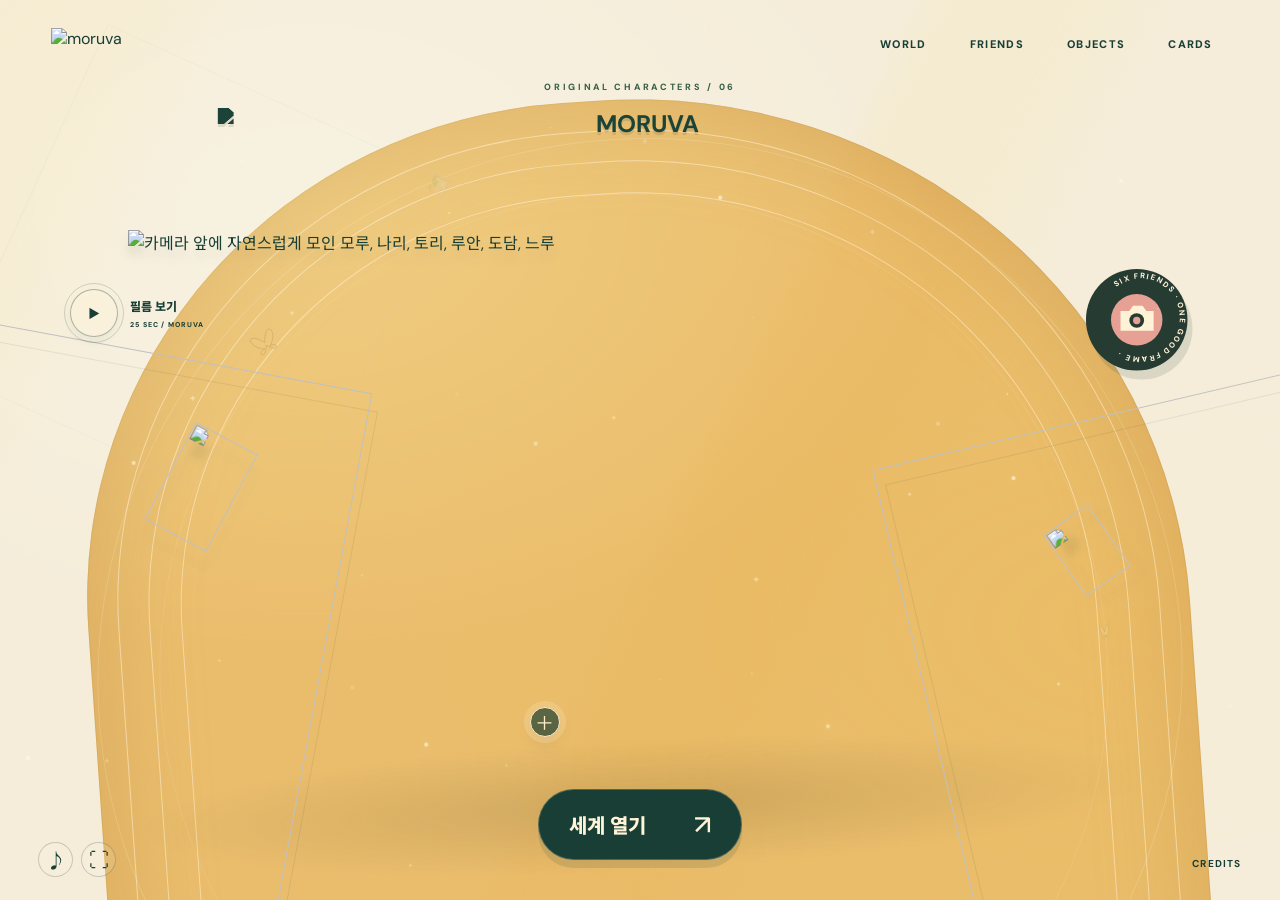
==== index.html @ c9a00d05 "Publish MORUVA interactive portfolio" ====
<!doctype html><html lang="ko"><head><meta charset="utf-8"><meta name="viewport" content="width=device-width,initial-scale=1,viewport-fit=cover"><title>MORUVA — 여섯 친구의 작은 세계</title><meta name="description" content="모루와 친구들의 작은 세계. 장면을 고르고, 친구를 만나고, 카드와 오브젝트를 발견하세요."><meta name="theme-color" content="#183e35"><link rel="icon" href="assets/moruva-icon.svg"><link rel="preconnect" href="https://fonts.googleapis.com"><link rel="preconnect" href="https://fonts.gstatic.com" crossorigin><link href="https://fonts.googleapis.com/css2?family=DM+Sans:wght@400;500;600;700;800;900;1000&family=Noto+Sans+KR:wght@400;500;600;700;800;900&display=swap" rel="stylesheet"><link rel="stylesheet" href="base.css"><link rel="stylesheet" href="layout.css"><script src="gsap.min.js" defer></script><script src="data.js" defer></script><script src="world-effects.js" defer></script><script src="films-data.js" defer></script><script src="app.js" defer></script><script src="home.js" defer></script><link rel="stylesheet" href="characters.css"><script src="characters.js" defer></script><script src="cards.js" defer></script><link rel="stylesheet" href="motion.css"><script src="materials.js" defer></script><script src="films.js" defer></script><link rel="stylesheet" href="films.css"><link rel="stylesheet" href="interactions.css"><script src="interactions.js" defer></script></head>
<body data-page="home"><div id="loader" role="status" aria-label="화면 준비 중"><div class="loader-mark"><svg viewBox="0 0 100 100" aria-hidden="true"><path d="M26 66V43q0-19 12-19t12 19v23M50 43q0-19 12-19t12 19v23"/></svg><span></span></div><img src="assets/moruva-logo.svg" alt="MORUVA" width="180" height="39"><div class="load-line"><i id="load-bar"></i></div><small id="load-status">그림을 준비하는 중</small><span id="load-count">00</span></div>
<canvas id="world-fx" aria-hidden="true"></canvas><header class="nav"><a href="#home" class="brand" aria-label="MORUVA 첫 화면"><img src="assets/moruva-logo.svg" width="154" height="33" alt="moruva"></a><nav aria-label="주요 메뉴"><a href="#chapters">WORLD</a><a href="#friends">FRIENDS</a><a href="#objects">OBJECTS</a><a href="#cards">CARDS</a></nav><button id="menu-toggle" class="menu-toggle" aria-label="메뉴 열기" aria-expanded="false">☰</button></header>
<main id="stage"><section class="page home" data-route="home" aria-labelledby="home-title"><div class="botanical-stage" aria-hidden="true"><div class="studio-aperture"><i></i><i></i><i></i></div><div class="studio-light"></div><div class="botanical-branch branch-a"><img src="assets/branch-large-a.svg" alt=""></div><div class="botanical-branch branch-b"><img src="assets/branch-large-b.svg" alt=""></div><div class="botanical-branch branch-c"><img src="assets/branch-large-c.svg" alt=""></div><div class="botanical-floor"></div><div class="dust-field"></div><div class="ambient-bloom"></div><div class="air-sprig sprig-one"><img src="assets/sprig-a.svg" alt=""></div><div class="air-sprig sprig-two"><img src="assets/sprig-b.svg" alt=""></div><div class="light-ribbon ribbon-one"></div><div class="light-ribbon ribbon-two"></div></div><button class="home-film" id="home-film" aria-label="모루바 단편 영상 보기"><span class="film-play">▶</span><span>필름 보기<small>25 SEC / MORUVA</small></span></button><span class="home-edition">ORIGINAL CHARACTERS / 06</span><button class="scene-seal" aria-label="단체사진 찍기"><svg viewBox="0 0 140 140"><defs><path id="seal-circle" d="M70 70m-53 0a53 53 0 1 1 106 0a53 53 0 1 1 -106 0"/></defs><circle cx="70" cy="70" r="69" fill="#263c33"/><g class="seal-type"><text><textPath href="#seal-circle">SIX FRIENDS · ONE GOOD FRAME · </textPath></text></g><circle cx="70" cy="70" r="35" fill="#e6a194"/><path d="M48 58h12l5-7h13l5 7h10v27H48Z" fill="#fff2d7"/><circle cx="70" cy="71" r="10" fill="#263c33"/><circle cx="70" cy="71" r="5" fill="#e6a194"/></svg></button><h1 id="home-title" class="home-title"><img src="assets/moruva-logo-cream.svg" alt="MORUVA" width="770" height="165"><span>SIX FRIENDS, IN GOOD COMPANY.</span></h1><div class="group-scene"><img id="hero-art" src="assets/hero-camera.png" width="1536" height="1024" alt="카메라 앞에 자연스럽게 모인 모루, 나리, 토리, 루안, 도담, 느루" fetchpriority="high" draggable="false"><button class="camera-hit" id="camera-hit" aria-label="친구들 사진 찍기"><span>찰칵!</span><i>＋</i></button></div><a href="#chapters" class="enter-button magnetic">세계 열기 <span>↗</span></a><div class="photo-flash" aria-hidden="true"></div></section>
<section class="page chapters" data-route="chapters" hidden inert aria-labelledby="chapter-heading"><div class="page-label"><span>01 / THE LITTLE WORLD</span><h2 id="chapter-heading">어디부터?</h2></div><div class="record-orbit" aria-hidden="true"></div><div class="chapter-lines" aria-hidden="true"></div><div id="chapter-deck" class="cover-deck" aria-label="장면 선택"></div><div class="deck-controls"><button id="chapter-prev" aria-label="이전 표지">←</button><span id="chapter-count">01 / 08</span><button id="chapter-next" aria-label="다음 표지">→</button></div><button id="chapter-enter" class="player-pill"><span class="play-triangle">▶</span><span><small id="chapter-subtitle">A LITTLE DETOUR</small><b id="chapter-name">일단, 나가볼까.</b></span><span class="player-arrow">↗</span></button><button id="chapters-play-all" class="play-all-button">전체 이어 보기 <span>01—08 ▷</span></button><span class="scene-hint">DRAG · WHEEL · CLICK</span></section>
<section class="page story" data-route="story" hidden inert aria-labelledby="story-title"><div id="story-atmosphere" aria-hidden="true"></div><div class="story-frame" id="story-frame"><img id="story-image" alt="" draggable="false"><video id="story-video" muted playsinline preload="none" hidden></video><div class="shot-progress" aria-hidden="true"><i></i></div><span class="shot-badge">MORUVA / MOTION PICTURE</span><div class="story-vignette" aria-hidden="true"></div></div><div class="story-copy"><span id="story-index">01 / 08</span><h2 id="story-title"></h2></div><div class="story-controller"><button id="story-back" aria-label="장면 선택으로">▦</button><button id="story-prev" aria-label="이전 장면">←</button><button id="story-play" aria-label="장면 일시정지">Ⅱ</button><button id="story-replay" aria-label="장면 연출 다시 보기">↻</button><button id="story-next" aria-label="다음 장면">→</button><span id="story-counter">01 / 08</span></div><div id="shot-strip" class="shot-strip" role="group" aria-label="전체 컷씬 선택"></div><button id="story-sequence" class="story-sequence" aria-pressed="false">이어 보기</button><button id="story-related" class="story-related"></button><span class="scene-hint story-hint">한 번 밀면 다음 장면으로</span></section>
<section class="page friends" data-route="friends" hidden inert aria-labelledby="friend-title"><div class="page-label"><span>02 / MEET THE FRIENDS</span><h2>우리 친구할래?</h2></div><span id="friend-ghost" class="friend-ghost" aria-hidden="true">MORU</span><div class="friend-disc" aria-hidden="true"><i></i><i></i></div><div class="friend-floor" aria-hidden="true"></div><div id="friend-art" class="friend-art" role="tabpanel"></div><div class="friend-copy"><small id="friend-number"></small><h3 id="friend-title"></h3><p id="friend-line"></p><div id="friend-tags" class="friend-tags"></div><div class="friend-actions"><button id="friend-goods" class="outline-button">관련 굿즈 보기 ↗</button><button id="friend-film" class="outline-button">영상 보기 ▷</button><button id="friend-card" class="outline-button">아트 카드 ↗</button></div></div><div id="friend-tabs" class="friend-tabs" role="tablist" aria-label="친구 선택"></div></section>
<section class="page objects" data-route="objects" hidden inert aria-labelledby="objects-heading"><div class="page-label"><span>03 / EVERYDAY COLLECTION</span><h2 id="objects-heading">같이 챙겨.</h2></div><div id="object-deck" class="cover-deck object-deck" aria-label="상품 선택"></div><div class="object-caption"><span id="object-number">01 / 06</span><h3 id="object-name"></h3><button id="object-detail" class="outline-button">자세히 보기 ↗</button></div><div class="object-controls"><button id="object-prev" aria-label="이전 상품">←</button><button id="object-next" aria-label="다음 상품">→</button></div><small class="scene-hint">OBJECT COLLECTION · DRAG TO EXPLORE</small></section>
<section class="page cards" data-route="cards" hidden inert aria-labelledby="cards-heading"><div class="page-label"><span>04 / ART CARD COLLECTION</span><h2 id="cards-heading">한 장의 순간.</h2></div><button class="collection-link" id="collection-open">내 컬렉션 <b id="collection-count">0 / 6</b> ↗</button><div id="pack-table" class="pack-table"><div class="pack-halo" aria-hidden="true"></div><div class="pack-rays" aria-hidden="true"></div><div id="dealt-cards"></div><button id="foil-pack" class="foil-pack" aria-label="카드팩 개봉. 클릭하거나 윗부분을 오른쪽으로 밀어주세요"><span class="pack-body"><span class="pack-crimp bottom"></span><small>MORUVA / ART EDITION</small><img class="pack-mark" src="assets/moruva-logo-cream.svg" alt="moruva"><span class="pack-window"><img src="assets/card-moru.webp" alt=""></span><b>LITTLE<br>MOMENTS.</b><span class="pack-series">SERIES 01 <span>3 ART CARDS</span></span><span class="pack-shine"></span></span><span class="pack-mouth"></span><span class="tear-strip"><span>OPEN A LITTLE WORLD</span><b>→</b></span><span class="pack-flap"></span></button><div class="pack-burst" aria-hidden="true"></div></div><div class="pack-bottom"><button id="pack-open" class="dark-button">팩 열기 ↗</button><small id="pack-status" role="status">무료 디지털 카드팩 · 한 팩에 세 장</small></div></section>
</main>
<div class="site-tools"><button id="sound-toggle" aria-label="효과음 켜기" aria-pressed="false">♪</button><button id="fullscreen-toggle" aria-label="전체 화면">⛶</button></div><a class="credits-link" href="credits.html">CREDITS</a><div id="scene-announcement" class="sr-only" aria-live="polite"></div><div id="transition" aria-hidden="true"><i></i><i></i><i></i><span>moruva</span></div><div id="toast" role="status"></div><dialog id="detail-dialog" aria-label="상세 보기"><button class="dialog-close" aria-label="상세 닫기">×</button><div id="detail-content"></div></dialog><dialog id="collection-dialog" aria-labelledby="collection-title"><button class="dialog-close" aria-label="컬렉션 닫기">×</button><small>YOUR MORUVA COLLECTION</small><h2 id="collection-title">오늘 만난 친구들.</h2><div id="collection-grid"></div></dialog><dialog id="film-dialog" aria-labelledby="film-title"><button class="dialog-close" aria-label="영상 닫기">×</button><small>MORUVA / SHORT FILM</small><h2 id="film-title">모루바</h2><div class="film-stage"><video id="film-player" controls playsinline preload="none"></video></div></dialog><noscript><div class="noscript">MORUVA의 장면 이동에는 JavaScript가 필요합니다.</div></noscript></body></html>
---- base.css ----
:root{--ink:#203d34;--cream:#fff4df;--mx:50%;--my:50%;font-family:'DM Sans','Noto Sans KR',sans-serif;color:var(--ink);background:#9c9bd1}*{box-sizing:border-box}html,body{margin:0;width:100%;height:100%;overflow:hidden;overscroll-behavior:none}button,a{-webkit-tap-highlight-color:transparent;touch-action:manipulation}button{font:inherit;color:inherit;cursor:pointer;border:0;background:none}a{color:inherit;text-decoration:none}button:focus-visible,a:focus-visible{outline:3px solid #b64c30;outline-offset:6px}img,svg{display:block;max-width:100%}button:disabled{cursor:wait}[hidden]{display:none!important}.sr-only{position:absolute;width:1px;height:1px;overflow:hidden;clip-path:inset(50%)}#world-fx{position:fixed;inset:0;width:100%;height:100%;pointer-events:none;z-index:0}#stage{position:fixed;inset:0;height:100svh}.page{position:absolute;inset:0;overflow:hidden;isolation:isolate}.nav{position:fixed;z-index:60;top:max(24px,env(safe-area-inset-top));left:4vw;right:4vw;display:flex;justify-content:space-between;align-items:center;pointer-events:none}.nav>*{pointer-events:auto}.brand{width:145px}.nav nav{display:flex;gap:24px;align-items:center}.nav nav a{font-size:12px;font-weight:800;letter-spacing:.08em;border:1px solid transparent;border-radius:99px;padding:10px 15px;transition:background .3s}.nav nav a[aria-current=page]{border-color:currentColor;background:#fff4df35}.nav nav a:hover{background:var(--cream)}.menu-toggle{display:none}.site-tools{position:fixed;bottom:23px;left:3vw;z-index:60;display:flex;gap:8px}.site-tools button{width:35px;height:35px;border:1px solid #203d3438;border-radius:50%;font-size:20px;background:#fff4df20}.site-tools [aria-pressed=true]{background:var(--ink);color:var(--cream)}.credits-link{position:fixed;right:3vw;bottom:30px;z-index:60;font-size:10px;font-weight:700;letter-spacing:.12em}
.home-title{position:absolute;top:12vh;left:50%;width:min(64vw,970px);margin:0;transform:translateX(-50%);z-index:4;text-align:center;pointer-events:none}.home-title img{width:100%;height:auto}.home-title span{display:block;font-size:10px;letter-spacing:.28em;margin-top:14px;font-weight:700;color:var(--cream)}.home-portal{position:absolute;width:87vw;height:106vh;left:6.5vw;top:24vh;border-radius:48% 51% 32% 38%;background:#e9b55e;transform:rotate(-5deg)}.portal-ring{position:absolute;inset:20px;border:1px solid #fff4df70;border-radius:inherit}.orbit-line{position:absolute;inset:-36px;border:1px solid #fff4df65;border-radius:inherit}.group-scene{position:absolute;left:50%;bottom:6vh;transform:translateX(-50%);width:min(77vw,1110px);height:68vh;z-index:5;pointer-events:none}.group-scene>img{width:100%;height:100%;object-fit:contain;object-position:center bottom;user-select:none}.camera-hit{position:absolute;left:40%;top:69%;width:12%;height:15%;z-index:6;pointer-events:auto}.camera-hit i{display:inline-grid;place-items:center;border:1px solid var(--cream);color:var(--cream);font-size:25px;width:34px;height:34px;border-radius:50%;font-style:normal;box-shadow:0 0 0 6px #fff4df20;opacity:0;transition:.2s}.camera-hit span{position:absolute;top:-28px;background:var(--ink);color:var(--cream);font-size:12px;padding:8px 13px;border-radius:20px;opacity:0;transform:translateY(5px);transition:.2s;white-space:nowrap}.camera-hit:hover i,.camera-hit:focus-visible i,.camera-hit:hover span,.camera-hit:focus-visible span{opacity:1;transform:none}.enter-button{position:absolute;z-index:8;bottom:5.5vh;left:50%;transform:translateX(-50%);background:var(--ink);color:var(--cream);padding:19px 29px;border-radius:999px;box-shadow:0 7px 0 #fff4df35;font-size:20px;font-weight:800;display:flex;align-items:center;gap:45px;white-space:nowrap}.enter-button span{font-size:27px;font-weight:500}.corner-label{position:absolute;left:4vw;bottom:15vh;font-size:10px;letter-spacing:.1em;line-height:1.5;z-index:7}.foreground{position:absolute;width:49vw;height:24vh;bottom:-10vh;z-index:7;background:#cbd6b1;border:1px solid #a2b58d;border-radius:46% 60% 0 0;pointer-events:none}.foreground.left{left:-21vw;rotate:19deg}.foreground.right{right:-21vw;rotate:-19deg}.floating-notes{pointer-events:none}.note{position:absolute;z-index:6;display:grid;place-content:center;text-align:center;user-select:none;will-change:transform}.note-a{top:38%;left:5%;width:82px;height:102px;background:var(--cream);font-size:11px;rotate:-13deg;box-shadow:6px 9px 0 #203d3420}.note-a b{font-size:44px;line-height:1}.note-b{right:8%;top:32%;font-size:100px;color:#cc623d}.note-c{right:4%;bottom:19%;width:92px;height:92px;border-radius:50%;background:var(--cream);font-size:11px;letter-spacing:.07em;line-height:1.4;rotate:14deg}.photo-flash{position:absolute;inset:0;z-index:40;pointer-events:none;background:var(--cream);opacity:0}
.page-label{position:absolute;left:5vw;top:15vh;z-index:5;pointer-events:none}.page-label>span{font-size:10px;letter-spacing:.16em;font-weight:700}.page-label h2{font-size:clamp(26px,3.6vw,58px);letter-spacing:-.07em;line-height:1.1;margin:12px 0}.record-orbit{position:absolute;width:min(84vw,990px);height:min(84vw,990px);left:50%;top:55%;transform:translate(-50%,-50%);border-radius:50%;border:120px solid #eed09c55;box-shadow:0 0 0 1px #fff4df50,inset 0 0 0 1px #fff4df50;pointer-events:none}.cover-deck{position:absolute;inset:18vh 0 22vh;perspective:1300px;touch-action:none}.cover{position:absolute;left:50%;top:50%;width:min(38vw,440px);aspect-ratio:1;transform-style:preserve-3d;will-change:transform;cursor:grab;user-select:none;padding:0;text-align:left}.cover:active{cursor:grabbing}.cover-face{position:absolute;inset:0;background:var(--paper);overflow:hidden;box-shadow:0 24px 26px -22px #172c3966;transform:rotateY(var(--ry,0deg)) rotateX(var(--rx,0deg));transition:transform .35s ease-out;transform-style:preserve-3d;border:1px solid #fff4df65}.cover-face::before{content:'';position:absolute;inset:0;pointer-events:none;z-index:4;background:linear-gradient(115deg,transparent 18%,#ffffff80 24%,transparent 31%,#ffffff30 45%,transparent 55%);mix-blend-mode:soft-light;opacity:.55;transform:translateX(calc((var(--px,.5) - .5)*70%))}.cover-face::after{content:'';position:absolute;inset:0;z-index:4;pointer-events:none;background:radial-gradient(ellipse at var(--mx) var(--my),#fff9dd7a,transparent 65%);mix-blend-mode:screen;opacity:.55}.cover-image{width:100%;height:100%;object-fit:cover;pointer-events:none}.cover-label{position:absolute;top:20px;left:20px;z-index:3;font-size:11px;letter-spacing:.08em}.cover-title{position:absolute;bottom:24px;left:24px;font-size:clamp(22px,3vw,42px);font-weight:900;letter-spacing:-.06em;line-height:1.1;z-index:3}.cover-stamp{position:absolute;right:16px;top:15px;border:1px solid currentColor;border-radius:50%;width:70px;height:70px;display:grid;place-content:center;text-align:center;font-size:10px;line-height:1.3;rotate:15deg;z-index:3}.cover:not(.active){filter:saturate(.7)}.cover.active{z-index:10}.deck-controls{position:absolute;left:50%;bottom:24vh;transform:translateX(-50%);display:flex;gap:28px;align-items:center;z-index:20}.deck-controls button,.object-controls button{font-size:24px;width:42px;height:42px;border:1px solid #203d3445;border-radius:50%}.deck-controls span{font-size:11px;letter-spacing:.1em}.player-pill{position:absolute;bottom:10vh;left:50%;transform:translateX(-50%);min-width:330px;max-width:90vw;border-radius:99px;background:var(--ink);color:var(--cream);display:flex;align-items:center;gap:20px;padding:20px 27px;text-align:left;z-index:20}.play-triangle{font-size:29px}.player-pill small{display:block;font-size:9px;letter-spacing:.16em;margin-bottom:5px}.player-pill b{font-size:19px;letter-spacing:-.04em}.player-arrow{font-size:24px;margin-left:auto}.scene-hint{position:absolute;bottom:3.8vh;left:50%;transform:translateX(-50%);font-size:9px;font-weight:600;letter-spacing:.14em;white-space:nowrap}
.friend-ghost{position:absolute;top:23%;left:5%;font-size:clamp(130px,22vw,420px);line-height:1;font-weight:900;letter-spacing:-.09em;opacity:.1;pointer-events:none}.friend-floor{position:absolute;width:57vw;height:12vh;left:6vw;bottom:19vh;background:#fff4df40;border-radius:50%;rotate:-4deg}.friend-art{position:absolute;left:12%;bottom:21vh;width:43vw;height:60vh;display:flex;align-items:flex-end;justify-content:center;pointer-events:none}.friend-art svg{height:var(--friend-size,100%);width:100%;overflow:visible}.friend-copy{position:absolute;left:66%;top:37%;max-width:28vw}.friend-copy small{font-size:11px;letter-spacing:.13em}.friend-copy h3{font-size:clamp(48px,6vw,100px);letter-spacing:-.09em;line-height:1.05;margin:14px 0 20px}.friend-copy p{font-size:13px;line-height:1.8;margin-bottom:28px}.outline-button{display:inline-flex;border:1px solid currentColor;border-radius:99px;padding:12px 21px;font-size:12px;font-weight:700}.outline-button:hover{background:var(--ink);color:var(--cream)}.friend-tabs{position:absolute;bottom:10vh;left:50%;transform:translateX(-50%);display:flex;gap:12px;z-index:10}.friend-tabs button{padding:12px 22px;border:1px solid #203d3440;border-radius:99px;font-size:13px;white-space:nowrap}.friend-tabs [aria-selected=true]{background:var(--ink);color:var(--cream);border-color:var(--ink)}.object-deck{inset:21vh 0 22vh}.object-deck .cover{width:min(53vw,680px);aspect-ratio:1.5}.object-deck .cover-face{border-radius:5px}.object-caption{position:absolute;bottom:10vh;left:50%;transform:translateX(-50%);text-align:center;white-space:nowrap;z-index:15}.object-caption>span{font-size:10px;letter-spacing:.12em}.object-caption h3{font-size:24px;letter-spacing:-.06em;margin:8px 0 14px}.object-controls{position:absolute;left:5vw;right:5vw;top:53%;display:flex;justify-content:space-between;pointer-events:none;z-index:20}.object-controls button{pointer-events:auto;background:#fff4df66}
.collection-link{position:absolute;right:5vw;top:18vh;font-size:12px;z-index:5}.collection-link b{margin-left:12px}.pack-table{position:absolute;inset:25vh 0 22vh;perspective:1300px}.pack-halo{position:absolute;width:60vw;height:60vw;border:1px solid #203d3430;border-radius:50%;left:50%;top:50%;transform:translate(-50%,-50%);pointer-events:none}.foil-pack{position:absolute;left:50%;top:50%;width:225px;height:315px;transform:translate(-50%,-50%) rotate(-9deg);padding:37px 22px 22px;background:linear-gradient(115deg,#615495,#aba0e4 40%,#ded5fa 48%,#8070b5 55%,#aba1d4);color:var(--cream);text-align:left;box-shadow:12px 23px 30px #3a285033;overflow:visible}.foil-pack:after{content:'';position:absolute;inset:0;background:linear-gradient(100deg,transparent 25%,#fff8d080 49%,transparent 70%);transform:translateX(calc((var(--px,.5) - .5)*80%));pointer-events:none}.foil-pack>small{font-size:8px;letter-spacing:.1em}.foil-pack img{width:170px;margin:24px 0}.foil-pack>b{font-size:29px;line-height:.93;letter-spacing:-.06em}.foil-pack>i{position:absolute;right:18px;bottom:56px;font-size:61px;line-height:1;font-style:normal}.foil-pack>span:last-child{position:absolute;bottom:19px;font-size:9px;letter-spacing:.08em}.tear-strip{position:absolute;top:0;left:0;right:0;height:25px;border-top:4px solid #d8ccec;border-bottom:1px dashed #fff7d8b3;font-size:7px;letter-spacing:.2em;display:flex;align-items:center;justify-content:center;transform-origin:left center}.pack-bottom{position:absolute;bottom:9vh;left:50%;transform:translateX(-50%);display:grid;gap:13px;justify-items:center;white-space:nowrap}.dark-button{padding:14px 28px;border-radius:99px;color:var(--cream);background:var(--ink);font-weight:700}.pack-bottom small{font-size:10px}#dealt-cards{position:absolute;inset:0;pointer-events:none}.collect-card{position:absolute;left:50%;top:50%;width:190px;height:265px;perspective:1000px;padding:0;pointer-events:auto;transform:translate(-50%,-50%);will-change:transform}.card-inner{position:absolute;inset:0;transform-style:preserve-3d;transition:transform .7s cubic-bezier(.2,.7,.2,1)}.revealed .card-inner{transform:rotateY(180deg)}.card-face{position:absolute;inset:0;backface-visibility:hidden;border-radius:11px;border:8px solid var(--cream);overflow:hidden;box-shadow:0 12px 24px #302a3926}.card-back{background:repeating-radial-gradient(circle at 50% 40%,#6a607b 0 3px,#847a95 4px 8px);color:var(--cream);display:grid;place-content:center}.card-back b{font-size:100px;letter-spacing:-.1em;line-height:1}.card-back small{font-size:7px;letter-spacing:.12em}.card-front{transform:rotateY(180deg);background:var(--card-color);padding:10px}.card-top,.card-name{display:flex;justify-content:space-between;align-items:center;font-size:7px}.card-name{position:absolute;bottom:12px;left:12px;right:12px}.card-name b{font-size:20px}.card-art{position:absolute;top:33px;bottom:42px;left:7px;right:7px}.card-art svg{width:100%;height:100%}
.play #physics-stage{position:absolute;inset:27vh 7vw 14vh;touch-action:none;border-bottom:1px solid #203d3433;overflow:hidden}.physics-sticker{position:absolute;padding:9px;border-radius:14px;background:var(--cream);box-shadow:0 6px 14px #233b3820;touch-action:none;cursor:grab;will-change:transform;user-select:none}.physics-sticker:active{cursor:grabbing}.physics-sticker svg{height:calc(100% - 18px);width:100%;pointer-events:none}.physics-sticker span{display:block;font-size:9px;font-weight:800;letter-spacing:.1em;pointer-events:none}.play #physics-reset{position:absolute;bottom:8vh;left:50%;transform:translateX(-50%)}.story-frame{position:absolute;inset:16vh 14vw 18vh;border-radius:5px;overflow:hidden;box-shadow:0 25px 55px #203d3424}.story-frame img,.story-frame video{width:100%;height:100%;object-fit:contain;user-select:none}.story-vignette{position:absolute;inset:0;pointer-events:none;box-shadow:inset 0 0 50px #203d3405;border:1px solid #fff4df77}.story-copy{position:absolute;left:5vw;top:22vh;z-index:10;max-width:23vw}.story-copy>span{font-size:10px;letter-spacing:.15em}.story-copy h2{font-size:clamp(31px,4.5vw,70px);line-height:1.15;letter-spacing:-.07em;word-break:keep-all;max-width:230px}.story-controller{position:absolute;left:50%;transform:translateX(-50%);bottom:6.8vh;display:flex;align-items:center;gap:10px;border-radius:99px;background:var(--ink);color:var(--cream);padding:11px 19px;z-index:12}.story-controller button{font-size:24px;width:35px;height:35px}.story-controller span{font-size:10px;letter-spacing:.1em;margin-left:8px}.story-related{position:absolute;right:4vw;bottom:11vh;z-index:12;font-size:11px;border-bottom:1px solid;padding:6px}.story-hint{bottom:3.3vh}.atmosphere-shape{position:absolute;pointer-events:none}.story-leaf{width:34px;height:17px;background:#78834e;border-radius:100% 0 100% 0;opacity:.55}.story-ring{border:1px solid #fff4df95;border-radius:50%;width:100px;height:100px}.story-ray{background:#fff4df50;width:15vw;height:130vh;rotate:28deg;top:-15vh}.story-spark{width:7px;height:7px;background:var(--cream);border-radius:50%;box-shadow:0 0 16px #fff4df}
.photo-preview{padding:18px;background:var(--cream);rotate:-3deg;max-width:700px}.photo-preview img{background:#d9c493;width:100%}.photo-preview span{display:block;text-align:center;font-size:13px;letter-spacing:.2em;padding-top:15px}dialog{border:0;color:var(--ink);background:var(--cream);max-width:1000px;width:90vw;max-height:88svh;padding:45px;border-radius:20px;overflow:auto}dialog::backdrop{background:#182c29ac;backdrop-filter:blur(8px)}.dialog-close{position:absolute;right:16px;top:12px;font-size:33px;z-index:3}.product-detail{display:grid;grid-template-columns:1.25fr 1fr;gap:35px;align-items:center}.detail-photo{border-radius:10px;overflow:hidden}.detail-photo img{width:100%}.product-copy h2{font-size:29px;letter-spacing:-.06em;line-height:1.3}.product-copy>p{font-size:13px;line-height:1.9}.product-copy>small{font-size:10px;line-height:1.8}.product-copy dl{font-size:11px;margin:25px 0}.product-copy dl div{padding:12px 0;border-top:1px solid #203d3420;display:grid;grid-template-columns:85px 1fr;gap:8px}.product-copy dd{margin:0;line-height:1.6}.detail-card-art{height:420px;padding:25px;background:var(--card-color);border-radius:15px}.detail-card-art svg{width:100%;height:100%}#collection-grid{display:grid;grid-template-columns:repeat(3,1fr);gap:25px;padding-top:30px}.collection-slot{height:275px;display:grid;place-items:center;position:relative;background:#203d340a;border-radius:15px}.collection-slot>span{font-size:65px;font-weight:900;opacity:.1}.collection-slot .collect-card{width:170px;height:237px}#transition{position:fixed;inset:0;z-index:90;pointer-events:none;background:#243f35;clip-path:circle(0% at 50% 50%);display:grid;place-items:center;color:var(--cream)}#transition span{font-size:120px;font-weight:900;letter-spacing:-.1em}#toast{position:fixed;z-index:140;bottom:23px;left:50%;transform:translate(-50%,15px);background:var(--ink);color:var(--cream);border-radius:40px;padding:12px 22px;font-size:12px;opacity:0;pointer-events:none;transition:.3s}#toast.show{opacity:1;transform:translate(-50%,0)}#loader{position:fixed;inset:0;background:var(--cream);z-index:120;display:flex;align-items:center;justify-content:center;flex-direction:column;gap:25px}.loader-mark{width:100px;height:100px;position:relative;background:var(--ink);border-radius:50%;display:grid;place-items:center}.loader-mark svg{width:75px;stroke:var(--cream);stroke-width:9;fill:none;stroke-linecap:round}.loader-mark span{position:absolute;inset:-12px;border:1px solid #203d3430;border-top:3px solid var(--ink);border-radius:50%;animation:spin 2s linear infinite}#loader>img{width:160px}.load-line{width:160px;height:2px;background:#203d3420}.load-line i{display:block;transform-origin:left center;background:var(--ink);height:100%;width:100%;transform:scaleX(0)}#loader small{font-size:10px;letter-spacing:.1em}#load-count{font-size:11px;font-variant-numeric:tabular-nums}.noscript{position:fixed;inset:0;z-index:130;display:grid;place-items:center;background:var(--cream)}@keyframes spin{to{transform:rotate(360deg)}}
@media(min-width:1700px){.group-scene{width:78vw;height:69vh}.home-title{width:64vw;max-width:1300px}.cover{width:min(36vw,570px)}.object-deck .cover{width:53vw;max-width:880px}}
@media(max-width:800px){.nav{left:6vw;right:6vw;top:23px}.brand{width:113px}.menu-toggle{display:block;font-size:25px}.nav nav{display:none;position:absolute;top:48px;right:0;background:var(--cream);padding:17px;border-radius:20px;gap:3px;box-shadow:0 15px 30px #203d3420;flex-direction:column;align-items:stretch}.nav.menu-open nav{display:flex}.nav nav a{font-size:13px;padding:13px 18px}.home-title{top:16vh;width:87vw}.home-title span{font-size:7px;letter-spacing:.18em}.home-portal{width:141vw;height:70vh;left:-20.5vw;top:31vh}.group-scene{width:105vw;height:50vh;bottom:19vh}.enter-button{bottom:13vh;padding:16px 25px;font-size:18px;gap:38px}.note-a{top:35%;left:5%;width:50px;height:67px;font-size:8px}.note-a b{font-size:28px}.note-b{top:34%;right:6%;font-size:57px}.note-c{display:none}.corner-label{bottom:7vh;left:50%;transform:translateX(-50%);text-align:center;font-size:8px}.foreground{height:24vh;width:80vw;bottom:-11vh}.foreground.left{left:-35vw}.foreground.right{right:-35vw}.site-tools{left:5vw;bottom:20px}.credits-link{right:5vw;bottom:30px;font-size:8px}.page-label{top:13vh;left:7vw}.page-label>span{font-size:8px}.page-label h2{font-size:35px}.cover-deck{inset:28vh 0 26vh}.cover{width:73vw;max-width:380px}.cover-title{font-size:32px;bottom:20px;left:20px}.cover-label{font-size:8px;top:14px;left:14px}.cover-stamp{width:54px;height:54px;font-size:8px}.record-orbit{border-width:50px;width:145vw;height:145vw;top:50%}.deck-controls{bottom:22vh;gap:22px}.deck-controls button{width:32px;height:32px;font-size:18px}.player-pill{bottom:10.5vh;padding:17px 22px;min-width:285px}.player-pill b{font-size:18px}.scene-hint{bottom:6.7vh;font-size:8px}.friend-art{left:4%;bottom:29vh;width:60vw;height:44vh}.friend-ghost{top:27vh;left:1%;font-size:30vw}.friend-floor{width:65vw;bottom:27vh;height:7vh;left:0}.friend-copy{top:43vh;left:65%;max-width:31vw}.friend-copy h3{font-size:40px;margin:10px 0}.friend-copy small{font-size:8px}.friend-copy p{font-size:10px;margin-bottom:15px;line-height:1.6}.friend-copy .outline-button{padding:9px 12px;font-size:10px}.friend-tabs{bottom:13vh;width:85vw;justify-content:center;flex-wrap:wrap;gap:8px}.friend-tabs button{padding:10px 16px;font-size:11px;min-width:23vw}.object-deck{inset:28vh 0 28vh}.object-deck .cover{width:86vw;aspect-ratio:1.22}.object-deck .cover-image{object-fit:cover}.object-caption{bottom:13vh}.object-caption h3{font-size:21px}.object-controls{left:3vw;right:3vw;top:49%}.object-controls button{width:35px;height:35px;font-size:20px}.collection-link{top:23vh;right:7vw;font-size:10px}.pack-table{inset:31vh 0 25vh}.foil-pack{width:190px;height:270px;padding:32px 17px 17px}.foil-pack img{margin:20px 0}.foil-pack>b{font-size:25px}.foil-pack>i{font-size:49px}.pack-bottom{bottom:12vh}.pack-bottom small{font-size:9px}.collect-card{width:148px;height:207px}.card-name b{font-size:17px}.card-face{border-width:6px}.card-art{top:26px;bottom:36px}.card-top{font-size:6px}.card-name{font-size:6px;left:10px;right:10px;bottom:10px}.pack-halo{width:100vw;height:100vw}.play #physics-stage{inset:28vh 3vw 23vh}.play #physics-reset{bottom:14vh}.play .scene-hint{bottom:10vh}.story-frame{inset:29vh 4vw 24vh;border-radius:12px}.story-copy{top:14vh;left:7vw;max-width:84vw}.story-copy h2{font-size:37px;max-width:none;margin:12px 0}.story-copy span{font-size:9px}.story-controller{bottom:12vh}.story-related{right:50%;transform:translateX(50%);bottom:21vh;white-space:nowrap;font-size:10px}.story-hint{bottom:8vh}dialog{padding:45px 23px 25px;border-radius:15px}.product-detail{grid-template-columns:1fr;gap:15px}.product-copy h2{font-size:25px}.detail-card-art{height:330px}.product-copy dl{margin:20px 0}#collection-grid{grid-template-columns:repeat(2,1fr);gap:12px}.collection-slot{height:210px}.collection-slot .collect-card{width:125px;height:175px}#toast{font-size:10px;max-width:90vw;width:max-content}}
@media(max-height:560px) and (min-width:801px){.home-title{top:13vh;width:48vw}.home-title span{display:none}.group-scene{height:65vh}.page-label{top:15vh}.page-label h2{font-size:30px}.cover{width:31vw;max-width:310px}.player-pill{bottom:7vh;padding:12px 22px}.deck-controls{bottom:24vh}.scene-hint{display:none}.object-caption{bottom:7vh}.object-caption h3{font-size:19px}.object-caption .outline-button{padding:8px 16px}.friend-art{height:53vh}.friend-tabs{bottom:9vh}.friend-tabs button{padding:9px 17px}.friend-copy h3{font-size:50px}.foil-pack{width:180px;height:250px}.foil-pack img{margin:16px 0}.foil-pack>b{font-size:23px}.collect-card{width:145px;height:203px}.pack-bottom{bottom:5vh;gap:6px}}
@media(prefers-reduced-motion:reduce){*,*::before,*::after{animation-duration:.01ms!important;transition-duration:.01ms!important;scroll-behavior:auto!important}}
---- layout.css ----
:root{--ink:#263c33;--cream:#fff2d7}
.nav{top:22px}.nav nav{gap:16px}.nav nav a{font-size:11px}.brand{width:125px}
.home-title{top:11.5vh;width:min(58vw,820px);z-index:4}.home-title span{display:none}
.home-portal,.note-a,.note-b,.note-c,.foreground,.corner-label{display:none}
.garden-scene{position:absolute;inset:0;pointer-events:none;overflow:hidden}
.garden-mask{position:absolute;left:50%;top:44%;width:118vw;height:131vh;transform:translate(-50%,-50%);transform-origin:50% 60%;filter:drop-shadow(0 2px 0 #344330)}
.garden-mask>svg{width:100%;height:100%;overflow:visible}
.garden-sky{position:absolute;inset:0;z-index:2;overflow:hidden}
.sky-cloud{position:absolute;width:26vw;color:#f7cebc;opacity:.9;filter:drop-shadow(0 2px 0 #87594055)}
.sky-cloud.a{left:-7vw;top:23vh;rotate:-8deg}.sky-cloud.b{right:-7vw;top:40vh;rotate:6deg;width:31vw}.sky-cloud.c{right:17vw;top:23vh;width:13vw;opacity:.65}
.sky-sun{position:absolute;left:10vw;top:39vh;width:8vw;height:8vw;color:#fff1d2}
.garden-hills{position:absolute;bottom:7vh;left:-4vw;width:108vw;height:44vh;z-index:2}
.garden-hills path{stroke:#435b43;stroke-width:1.1}
.garden-ground{position:absolute;bottom:-11vh;left:-10%;width:120%;height:33vh;background:#e6b482;border-top:2px solid #704f3930;border-radius:50% 50% 0 0;z-index:3}
.group-scene{width:min(80vw,1180px);height:70vh;bottom:4vh;z-index:5}
.hero-live{position:absolute;bottom:0;left:50%;transform:translateX(-50%);pointer-events:none}
.garden-front{position:absolute;bottom:-1px;left:0;width:100%;height:27vh;pointer-events:none;z-index:7}
.garden-front>svg{width:100%;height:100%;overflow:visible}
.garden-stalk{transform-box:fill-box}
.scene-seal{position:absolute;z-index:7;right:7vw;top:24vh;width:132px;height:132px;rotate:14deg;color:var(--cream);transition:scale .3s}
.scene-seal:hover{scale:1.09}.scene-seal svg{width:100%;height:100%}.scene-seal .seal-type{transform-box:fill-box;transform-origin:center}.scene-seal text{fill:currentColor;font-size:10.5px;font-weight:800;letter-spacing:2px}
.enter-button{bottom:5.5vh;padding:18px 31px;gap:48px;font-size:20px;box-shadow:none;border:1px solid #fff2d73b;transition:background .25s,box-shadow .25s}.enter-button:hover{background:#b84935;box-shadow:0 8px 0 #263c3329}
.camera-hit{left:37%;top:72%;width:15%;height:15%}.camera-hit i{opacity:.9;width:30px;height:30px;background:#263c3366;font-size:19px;position:absolute;left:15%;top:25%}.camera-hit span{top:0}
.home .site-tools{color:var(--cream)}
.cover{width:min(38vw,44vh,440px)}.cover-deck{inset:20vh 0 22vh}.cover-title{font-size:clamp(23px,2.8vw,41px);bottom:auto;top:41px;left:19px;line-height:.95;letter-spacing:-.07em;max-width:80%;color:#294233;pointer-events:none}.cover-label{top:17px;left:20px;font-size:8px}.cover-image{height:70%;position:absolute;bottom:0;object-position:50% 80%}.cover-face{box-shadow:inset 7px 0 12px #263c3314,0 22px 35px -24px #172c3999;border-radius:2px}.cover-stamp{top:auto;bottom:12px;right:13px;width:52px;height:52px;font-size:8px;background:#fff2d7ad;z-index:4}.deck-controls{bottom:22vh}.player-pill{bottom:9vh;padding:17px 25px;min-width:310px}.record-orbit{opacity:.4}
.page-label{top:13vh}.page-label h2{font-size:clamp(32px,3.4vw,56px)}
.object-deck .cover-image{height:100%;inset:0}.object-deck .cover{width:min(51vw,78vh,690px)}.object-deck{inset:20vh 0 24vh}.object-caption{bottom:10vh}.object-caption h3{font-size:27px;margin:10px 0 16px}
.friend-ghost{font-size:24vw;top:28vh;left:50%;transform:translateX(-50%);opacity:.09;letter-spacing:-.08em}.friend-art{height:64vh;bottom:17vh;left:11%;width:48vw}.friend-copy{left:66%;top:38%}.friend-floor{bottom:16vh}.friend-tabs{bottom:7vh}.friend-tabs button{border-radius:7px;padding:14px 24px;rotate:-2deg;box-shadow:2px 4px 0 #263c3311}.friend-tabs button:nth-child(even){rotate:2deg}
.play #physics-stage{inset:25vh 6vw 18vh;border:0;background:radial-gradient(ellipse at 50% 95%,#fff2d77a,transparent 70%)}
.play::before{content:'OFF THE PAGE';position:absolute;left:50%;top:28%;transform:translateX(-50%) rotate(-6deg);width:100%;text-align:center;font-size:14vw;font-weight:1000;letter-spacing:-.08em;line-height:.85;color:#fff2d77d;pointer-events:none}
.physics-sticker{border-radius:7px;padding:13px;box-shadow:0 10px 20px #243c3320}.physics-sticker:nth-child(3n){background:#f7d8b1}.physics-sticker:nth-child(3n + 1){background:#e5e7c5}.physics-sticker span{font-size:11px}
.pack-halo{border:1px solid #fff2d7aa;background:repeating-radial-gradient(circle,transparent 0 40px,#fff2d738 41px 42px);animation:halo-pulse 6s ease-in-out infinite alternate}.foil-pack{box-shadow:14px 25px 40px #563b3433}.cards::after{content:'SERIES 01';position:absolute;top:31%;left:50%;transform:translateX(-50%) rotate(-7deg);white-space:nowrap;font-size:19vw;font-weight:1000;letter-spacing:-.08em;opacity:.07;pointer-events:none;z-index:-1}
.story-frame{inset:15vh 12vw 15vh;box-shadow:0 20px 80px #203d3420;border:12px solid #fff2d7;border-bottom-width:38px;rotate:-1deg}.story-copy{left:5vw;top:18vh;max-width:19vw;z-index:11}.story-copy h2{font-size:clamp(30px,4.2vw,60px);text-shadow:2px 2px 0 #fff2d7, -2px -2px 0 #fff2d7}.story-controller{bottom:5.5vh}.story-hint{bottom:2vh}
.loader-mark{width:140px;height:140px}.loader-mark svg{width:88px}.loader-mark span{inset:-13px}.load-line{margin-top:27px;width:180px}#loader>img{display:none}#loader small{font-size:10px}#load-count{position:absolute;bottom:12vh}
@keyframes halo-pulse{to{transform:translate(-50%,-50%) scale(1.06);opacity:.7}}
@media(min-width:1700px){.home-title{width:58vw;max-width:1000px}.group-scene{width:min(80vw,1500px);height:71vh}.cover{width:min(36vw,45vh,570px)}}
@media(max-width:800px){.nav{top:20px}.brand{width:100px}.home-title{top:13vh;width:87vw}.garden-mask{width:186vw;height:115vh;top:45%}.sky-cloud.a{left:-12vw;top:30vh;width:43vw}.sky-cloud.b{right:-10vw;top:42vh;width:43vw}.sky-cloud.c{display:none}.sky-sun{left:12vw;top:36vh;width:17vw;height:17vw}.garden-hills{bottom:23vh;height:30vh;width:130vw;left:-15vw}.garden-ground{bottom:-3vh;height:39vh;width:180%;left:-40%}.group-scene{width:103vw;height:calc(103vw / 1.5);max-height:53vh;bottom:22vh;left:50%}.garden-front{height:31vh}.scene-seal{right:6vw;top:31vh;width:80px;height:80px}.enter-button{bottom:12vh;padding:17px 27px;font-size:18px;gap:38px}.camera-hit i{width:20px;height:20px;font-size:13px;box-shadow:0 0 0 4px #fff2d730}.camera-hit span{display:none}.home-title{max-width:none}.page-label{top:13vh}.page-label h2{font-size:32px}.cover-deck{inset:28vh 0 27vh}.cover{width:min(73vw,39vh);max-width:380px}.cover-title{font-size:31px;top:34px;left:17px}.cover-label{font-size:7px;top:13px;left:17px}.cover-stamp{width:45px;height:45px;font-size:7px}.deck-controls{bottom:23vh}.player-pill{bottom:11vh;min-width:280px}.object-deck{inset:27vh 0 30vh}.object-deck .cover{width:85vw}.object-caption{bottom:14vh}.object-caption h3{font-size:23px}.friend-art{left:-4%;width:70vw;height:48vh;bottom:28vh}.friend-copy{left:64%;top:39%;max-width:33vw}.friend-copy h3{font-size:40px}.friend-floor{bottom:25vh}.friend-tabs{bottom:12vh}.friend-tabs button{padding:10px 15px}.friend-ghost{top:30vh;font-size:35vw}.play #physics-stage{inset:27vh 3vw 25vh}.play::before{font-size:25vw;top:31vh;line-height:.9;white-space:normal}.physics-sticker{padding:8px}.physics-sticker span{font-size:8px}.story-frame{inset:28vh 3vw 26vh;border-width:7px;border-bottom-width:24px}.story-copy{left:7vw;top:14vh;max-width:85vw}.story-copy h2{font-size:37px}.story-controller{bottom:12vh}.story-hint{bottom:8vh}.scene-hint{font-size:8px}}
@media(max-height:740px) and (max-width:800px){.home-title{top:14vh;width:77vw}.group-scene{bottom:19vh;max-height:55vh;width:105vw}.scene-seal{top:29vh;width:65px;height:65px}.enter-button{bottom:9vh;padding:13px 24px}.sky-sun{top:35vh}.cover{width:min(68vw,37vh)}.player-pill{bottom:10vh;padding:13px 22px}.cover-title{font-size:25px}.deck-controls{bottom:21vh}.scene-hint{bottom:5vh}}
@media(prefers-reduced-motion:reduce){.pack-halo{animation:none}}

.home,.story,.friends{touch-action:none}
---- characters.css ----
:root{--ink:#183e35;--cream:#fff3d8;--gold:#edbd66}
.nav{top:26px}.nav nav{gap:11px}.nav nav a{font-size:11px;letter-spacing:.12em}.nav nav a[aria-current=page]{background:var(--ink);color:var(--cream);border-color:transparent}.nav nav a:hover{background:#eab35f;color:var(--ink)}
.home{background:#f5edda}.home-title{top:12vh;width:min(66vw,1030px);z-index:3;filter:drop-shadow(0 3px 0 #142e2420)}.home-title img{filter:brightness(0) saturate(100%) invert(22%) sepia(21%) saturate(1067%) hue-rotate(113deg) brightness(86%) contrast(91%)}
.home-edition{position:absolute;top:9vh;left:50%;transform:translateX(-50%);font-size:9px;letter-spacing:.3em;z-index:5;color:#376046;font-weight:800;white-space:nowrap}
.botanical-stage{position:absolute;inset:0;overflow:hidden;pointer-events:none}.studio-aperture{position:absolute;width:86vw;height:119vh;left:7vw;top:11vh;background:#eabd6c;border-radius:48% 48% 14% 14%;box-shadow:inset 0 0 0 1px #bf97544d,inset 0 0 110px #b0814655;transform:rotate(-4deg);overflow:hidden}.studio-aperture>i{position:absolute;inset:30px;border:1px solid #fff2d786;border-radius:inherit}.studio-aperture>i:nth-child(2){inset:61px}.studio-aperture>i:nth-child(3){inset:93px}
.studio-light{position:absolute;inset:-20%;background:conic-gradient(from 20deg at 45% -10%,transparent 0 14deg,#fff9df7a 17deg,transparent 23deg 35deg,#fff8d64d 41deg,transparent 48deg);mix-blend-mode:soft-light;opacity:.7}
.botanical-branch{position:absolute;z-index:6;transform-origin:60% 100%;filter:drop-shadow(9px 17px 0 #102e2915);will-change:transform}.botanical-branch img{width:100%;height:100%;object-fit:contain;pointer-events:none}.branch-a{width:37vw;height:65vh;left:-16vw;bottom:-4vh;rotate:13deg}.branch-b{width:40vw;height:65vh;right:-18vw;bottom:-7vh;rotate:-15deg;transform:none}.branch-b img{transform:scaleX(-1)}.branch-c{width:30vw;height:42vh;left:-17vw;top:-17vh;rotate:110deg;opacity:.12;filter:none}
.botanical-floor{position:absolute;left:10%;right:10%;bottom:3vh;height:15vh;background:radial-gradient(ellipse,#715f363b,transparent 69%);transform:rotate(-3deg)}.group-scene{height:70vh;bottom:4.5vh;width:min(80vw,1180px);z-index:5;filter:drop-shadow(0 10px 5px #4d482b17)}.scene-seal{right:6vw;top:28vh;width:115px;height:115px;filter:drop-shadow(5px 9px 0 #173b3220)}.enter-button{bottom:4.5vh;box-shadow:0 8px 0 #173b321f;padding:17px 30px;transition:box-shadow .3s,background .3s}.enter-button:hover{background:#bc593d;box-shadow:0 3px 0 #173b3226}.dust-field{position:absolute;inset:0;z-index:4}.dust-field i{position:absolute;width:4px;height:4px;border-radius:50%;background:#fff8df;opacity:.75;box-shadow:0 0 14px #fff7d1}
.home .camera-hit i{background:#153b31bd;box-shadow:0 0 0 6px #fff1cc3a;animation:camera-beacon 2.5s ease-in-out infinite}.camera-hit:hover i{animation:none;scale:1.2}@keyframes camera-beacon{50%{box-shadow:0 0 0 13px #fff1cc00}}
.page-label{top:13vh}.page-label h2{letter-spacing:-.065em;font-weight:900}.page-label>span{letter-spacing:.2em}
.chapters{color:var(--cream)}.chapters .record-orbit{width:110vh;height:110vh;top:53%;border:110px solid #d8944777;opacity:1;box-shadow:0 0 0 32px #f4bf6224,inset 0 0 80px #e2a35f66;background:#d5a26022}.chapter-lines{position:absolute;inset:0;background:repeating-radial-gradient(ellipse at 50% 54%,transparent 0 110px,#fff6d51c 111px 112px);pointer-events:none}.chapters .cover-deck{inset:21vh 0 21vh}.chapters .cover{width:min(40vw,52vh,490px)}.cover-face{border:1px solid #fff6df94;box-shadow:inset 9px 0 14px #1c322918,0 36px 45px -24px #102e2980}.cover:not(.active){filter:saturate(.9)}.cover-face:before{background:linear-gradient(113deg,transparent 0 24%,#fffce6b0 25%,transparent 27% 47%,#fffde64d 50%,transparent 53%);opacity:.6}.cover-face:after{opacity:.75}.cover-label,.cover-title,.cover-stamp{color:var(--ink)}.cover-stamp{background:#fdf0d0c9}.deck-controls{bottom:17.7vh}.deck-controls button{border-color:#fff4d34d}.player-pill{bottom:5.5vh;border:1px solid #fce8b43b;background:#152f29;box-shadow:0 10px 26px #142c2a30}.chapters .scene-hint{bottom:2vh}.cover.active:hover .cover-face{box-shadow:inset 9px 0 14px #1c322918,0 42px 50px -18px #102e29a0}
body[data-page=chapters] .nav,body[data-page=cards] .nav,body[data-page=chapters] .site-tools,body[data-page=cards] .site-tools,body[data-page=chapters] .credits-link,body[data-page=cards] .credits-link{color:var(--cream)}body[data-page=chapters] .brand img,body[data-page=cards] .brand img{filter:brightness(0) invert(95%) sepia(19%) saturate(508%) hue-rotate(328deg)}body[data-page=chapters] .nav nav a[aria-current],body[data-page=cards] .nav nav a[aria-current]{background:var(--cream);color:var(--ink)}body[data-page=chapters] .site-tools button,body[data-page=cards] .site-tools button{border-color:#fff5df4d}
.friend-disc{position:absolute;left:7vw;bottom:17vh;width:53vw;height:53vw;max-height:71vh;border-radius:50%;background:#fff2d755;box-shadow:0 0 0 28px #fff2d726,0 0 0 60px #fff2d714;pointer-events:none;overflow:hidden}.friend-disc i{position:absolute;inset:7%;border:1px solid #fff5df90;border-radius:50%;transform:rotate(25deg)}.friend-disc i:nth-child(2){inset:17%}.friend-ghost{top:24vh;opacity:.11;letter-spacing:-.08em;white-space:nowrap;width:max-content}.friend-ghost span{display:inline-block}.friend-art{pointer-events:auto;cursor:pointer;left:9%;width:48vw;bottom:17vh;height:63vh}.friend-art svg{overflow:hidden;height:var(--friend-size);width:auto;max-width:100%;aspect-ratio:1}.friend-art .motion-sprite{filter:drop-shadow(0 12px 7px #1b34271a)}.friend-copy{left:65%;top:32%;max-width:31vw}.friend-copy h3{font-size:clamp(65px,7vw,120px);font-weight:900;margin:17px 0 15px}.friend-copy p{font-size:14px;max-width:220px;line-height:1.8}.friend-tags{display:flex;flex-wrap:wrap;gap:6px;margin:18px 0 28px}.friend-tags span{border:1px solid #2346362e;border-radius:99px;padding:7px 10px;font-size:10px}.friend-actions{display:flex;gap:8px;flex-wrap:wrap}.friend-actions .outline-button{font-size:11px;padding:11px 15px}.friend-tabs{bottom:6.5vh}.friend-tabs button{border-radius:99px;rotate:0deg!important;box-shadow:none;padding:13px 24px}.friend-floor{bottom:15vh;background:#254d3520;height:4vh;width:37vw;left:14vw;filter:blur(6px)}.friend-spark{position:absolute;width:12px;height:12px;background:#fff6d6;clip-path:polygon(50% 0,60% 39%,100% 50%,61% 61%,50% 100%,39% 61%,0 50%,39% 39%);pointer-events:none;z-index:2}
.objects::before{content:'';position:absolute;width:90vw;height:90vw;border-radius:50%;background:#fff1cf44;left:50%;top:55%;transform:translate(-50%,-50%);box-shadow:0 0 0 50px #fff5e51f}.object-deck .cover{width:min(55vw,80vh,760px)}.object-deck .cover-face{border:8px solid #fff4dc;border-bottom-width:28px;border-radius:2px}.object-caption{bottom:8vh}.object-controls button{background:var(--cream);border:0;box-shadow:0 5px 12px #173b3226}
.cards{color:var(--cream)}.cards::after{content:'LITTLE MOMENTS';font-size:16vw;top:33%;opacity:.08;rotate:0deg}.collection-link{top:15vh;border:1px solid #f0d6a54d;border-radius:99px;padding:12px 18px;right:5vw}.pack-table{inset:25vh 0 19vh;isolation:isolate}.pack-halo{border:1px solid #f6cf7999;width:66vh;height:66vh;background:repeating-radial-gradient(circle,transparent 0 55px,#f4ce752e 56px 57px);box-shadow:0 0 95px #bb955331;opacity:.65}.pack-rays{position:absolute;inset:-40%;background:conic-gradient(from 0deg at 50% 50%,transparent,#efc78309 30deg,transparent 40deg 60deg,#efc78314 70deg,transparent 100deg 210deg,#efc78314 220deg,transparent 270deg);animation:spin 50s linear infinite;pointer-events:none}.pack-bottom{bottom:7.5vh;gap:12px}.pack-bottom .dark-button{background:var(--cream);color:var(--ink);font-size:14px}.pack-bottom small{opacity:.76;font-size:11px}.foil-pack{width:265px;height:370px;inset:auto;left:50%;top:50%;padding:0;background:none;box-shadow:none;transform:translate(-50%,-50%) rotate(-8deg);isolation:isolate;touch-action:none;transform-style:preserve-3d;filter:drop-shadow(15px 27px 23px #071b1a80);color:var(--cream);overflow:visible}.foil-pack:after{display:none}.pack-body{position:absolute;inset:22px 0 0;display:block;background:linear-gradient(110deg,#887044,#c7ad75 9%,#33594e 14%,#153c34 38%,#477764 55%,#234b3e 80%,#cbb481 94%,#6a5b3e);clip-path:polygon(0 0,100% 0,100% 100%,0 100%);padding:25px 25px;overflow:hidden;border-radius:3px}.pack-body>small{font-size:8px;letter-spacing:.12em}.pack-body .pack-mark{width:185px;margin:17px 0 20px}.pack-window{position:absolute;left:50%;top:87px;width:177px;height:164px;transform:translateX(-50%);border:2px solid #eecb82;border-radius:50% 50% 45% 45%;overflow:hidden;background:#ddb96b;box-shadow:0 0 0 5px #d5b36d22}.pack-window img{width:100%;height:100%;object-fit:cover;object-position:50% 43%;scale:1.1}.pack-body>b{position:absolute;left:25px;bottom:43px;font-size:31px;line-height:.84;letter-spacing:-.06em;text-shadow:1px 2px 0 #13382b;z-index:2}.pack-series{position:absolute;left:25px;right:25px;bottom:24px;display:flex;justify-content:space-between;font-size:7px;letter-spacing:.1em}.pack-crimp.bottom{position:absolute;bottom:0;left:0;right:0;height:12px;background:repeating-linear-gradient(90deg,#c9b67d 0 2px,#776d4f 2px 4px);opacity:.9}.pack-shine{position:absolute;inset:0;background:linear-gradient(110deg,transparent 25%,#fffac57d 40%,transparent 46% 55%,#f3ebd029 65%,transparent 70%);mix-blend-mode:screen;transform:translateX(calc((var(--px,.5) - .5)*100%));pointer-events:none}.tear-strip{display:flex;align-items:center;justify-content:space-between;top:0;height:28px;left:0;right:0;padding:0 13px;background:repeating-linear-gradient(90deg,#ceb885 0 3px,#e2cb92 3px 4px);color:#254839;border-top:0;border-bottom:1px dashed #fff2c59c;z-index:4;clip-path:polygon(0 0,100% 0,100% 82%,96% 100%,92% 85%,88% 100%,84% 85%,80% 100%,76% 85%,72% 100%,68% 85%,64% 100%,60% 85%,56% 100%,52% 85%,48% 100%,44% 85%,40% 100%,36% 85%,32% 100%,28% 85%,24% 100%,20% 85%,16% 100%,12% 85%,8% 100%,4% 85%,0 100%)}.tear-strip span{font-size:7px;font-weight:800;letter-spacing:.15em}.tear-strip b{font-size:19px}.pack-mouth{position:absolute;top:25px;left:9px;right:9px;height:16px;background:#071a16;border:2px solid #d4bd7f;border-radius:50%;opacity:0;z-index:-1}.pack-flap{position:absolute;top:25px;left:0;right:0;height:33px;background:linear-gradient(135deg,#e4d8b0,#9b956f,#e6dab1);clip-path:polygon(0 0,100% 0,100% 20%,65% 70%,35% 35%,0 65%);transform-origin:50% 0;opacity:0}.pack-burst{position:absolute;inset:0;pointer-events:none;z-index:8}.pack-burst i{position:absolute;left:50%;top:50%;width:5px;height:13px;background:#ffda7e;border-radius:2px}.collect-card{width:250px;height:350px;z-index:4;filter:drop-shadow(0 16px 19px #061d1b66)}.card-face{border:5px solid #d9c190;border-radius:13px;background:#cbbb95;box-shadow:inset 0 0 0 1px #fff2c9,0 0 0 1px #162f28;padding:0;color:#fff5db}.card-front{isolation:isolate}.card-art{inset:0;position:absolute;display:block}.card-art img{width:100%;height:100%;object-fit:cover;transition:scale .5s;display:block}.card-front:before{content:'';position:absolute;inset:0;z-index:1;background:linear-gradient(#10282098,transparent 23% 61%,#102c25ed 100%)}.card-front:after{content:'';position:absolute;inset:5px;z-index:6;border:1px solid #fff1bf88;border-radius:6px;pointer-events:none}.card-top{position:absolute;z-index:4;top:13px;left:15px;right:15px;display:flex;justify-content:space-between;font-size:7px;letter-spacing:.16em}.card-top b{font-size:9px}.card-name{left:15px;right:15px;bottom:30px;z-index:4;align-items:baseline;display:flex;text-shadow:0 2px 4px #0c261f}.card-name b{font-size:34px;font-weight:800;letter-spacing:-.06em}.card-name span{font-size:9px;letter-spacing:.16em}.card-caption{position:absolute;bottom:15px;left:15px;right:15px;z-index:4;display:flex;justify-content:space-between;font-size:7px;letter-spacing:.08em;color:#f4ddb0}.card-glint{position:absolute;inset:0;z-index:3;pointer-events:none;mix-blend-mode:color-dodge;opacity:.1;background:repeating-linear-gradient(120deg,transparent 0 17%,#9be7bd55 21%,#fcb3d655 25%,#a9d5ef55 30%,transparent 36%),radial-gradient(ellipse at var(--mx,40%) var(--my,40%),#fff8d8aa,transparent 60%);background-size:200% 200%,100% 100%;background-position:var(--mx,40%) var(--my,40%);transition:opacity .3s}.collect-card:hover .card-glint,.display-card:hover .card-glint{opacity:.55}.collect-card:hover .card-art img{scale:1.035}.revealed .card-inner{transform:rotateY(180deg) rotateX(var(--rx,0deg)) rotateZ(var(--rz,0deg))}.card-back{background:radial-gradient(ellipse at 50% 40%,#406252,#153d34);display:flex;align-items:center;justify-content:center;flex-direction:column;border-color:#cfb887;color:#ebd09a}.card-back:before,.card-back:after{content:'';position:absolute;inset:15px;border:1px solid #d5bb8273;border-radius:42% 42% 11px 11px;rotate:180deg}.card-back:after{inset:23px;rotate:0deg}.card-back b{font-size:88px;font-weight:900;line-height:.9;letter-spacing:-.12em}.card-back small{font-size:7px;margin-top:20px;letter-spacing:.2em}.card-back .card-back-branch{position:absolute;width:60%;height:50%;opacity:.25;left:20%;top:24%;background:url('assets/branch-large-a.svg') center/contain no-repeat;filter:brightness(2)}
#detail-dialog:has(.card-detail){background:#193f35;color:var(--cream);max-width:930px;overflow:visible}.card-detail{display:grid;grid-template-columns:1.1fr 1fr;gap:45px;align-items:center}.display-card{position:relative;width:100%;aspect-ratio:63/88;perspective:1100px;transform:rotate(-4deg);max-height:68vh;filter:drop-shadow(13px 22px 24px #061d19aa)}.display-card .card-inner{transform:rotateY(180deg) rotateX(var(--rx,0deg)) rotateZ(var(--rz,0deg));transition:transform .3s}.display-card .card-name b{font-size:46px}.display-card .card-name{bottom:42px;left:22px;right:22px}.display-card .card-caption{bottom:22px;left:22px;right:22px;font-size:9px}.display-card .card-top{font-size:9px;left:22px;right:22px;top:20px}.card-detail h2{font-size:55px;margin:15px 0 10px;letter-spacing:-.06em}.card-detail .card-story{font-size:23px;line-height:1.4;margin:20px 0 30px;word-break:keep-all}.card-detail small{font-size:10px;letter-spacing:.1em;color:#ddceaa}.card-detail .dark-button{background:var(--cream);color:var(--ink);font-size:13px}.card-detail .card-note{font-size:11px;opacity:.7;line-height:1.8;margin:24px 0 0}.collection-slot .collect-card{width:170px;height:237px}.collection-slot .card-name b{font-size:22px}.collection-slot .card-name{bottom:23px;left:11px;right:11px}.collection-slot .card-caption{font-size:5px;bottom:10px;left:11px;right:11px}.collection-slot .card-top{font-size:5px;top:10px;left:11px;right:11px}.collection-slot .card-top b{font-size:6px}.collection-slot .card-name span{font-size:6px}
.story-frame{border:0;inset:15vh 8vw 15vh;rotate:0deg;border-radius:24px;box-shadow:0 25px 90px #18362d3b}.story-copy{top:18vh;left:5vw}.story-controller{bottom:5vh}.story-copy h2{font-weight:900}.story-vignette{box-shadow:inset 0 0 110px #152f241c}.story-frame img{transform-origin:50% 50%}
#transition{clip-path:none;background:none;display:none;overflow:hidden;z-index:90}#transition>i{position:absolute;inset:-10%;background:#d99d51;transform:translateX(-130%) skewX(-12deg)}#transition>i:nth-child(2){background:#f5e3bb}#transition>i:nth-child(3){background:#214d40}#transition>span{font-size:clamp(60px,10vw,160px);letter-spacing:-.08em;opacity:0;color:#fff1d0;z-index:2;font-weight:900}.nav a,.outline-button,.dark-button,.player-pill{transition:background .25s,color .25s,box-shadow .25s}.dark-button:hover,.player-pill:hover{box-shadow:0 8px 0 #d8ad5e45}
@media(max-width:800px){.nav{top:22px}.nav.menu-open nav{color:var(--ink)}.nav nav a[aria-current=page]{background:var(--ink);color:var(--cream)}.home-title{top:17vh;width:91vw}.home-edition{top:13vh;font-size:7px;letter-spacing:.19em}.studio-aperture{width:144vw;height:90vh;left:-22vw;top:29vh;border-radius:48% 48% 10% 10%;rotate:0deg}.studio-aperture>i{inset:23px}.studio-aperture>i:nth-child(2){inset:46px}.studio-aperture>i:nth-child(3){inset:69px}.group-scene{width:103vw;height:calc(103vw / 1.5);bottom:25vh;max-height:52vh}.branch-a{width:57vw;height:43vh;left:-29vw;bottom:-5vh}.branch-b{width:63vw;height:46vh;right:-32vw;bottom:-3vh}.branch-c{width:45vw;height:30vh;left:-25vw;top:-6vh}.scene-seal{width:70px;height:70px;top:30vh;right:7vw}.enter-button{bottom:14vh;font-size:18px;padding:17px 27px}.botanical-floor{bottom:22vh}.page-label h2{font-size:33px}.chapters .cover{width:min(76vw,42vh)}.chapters .cover-deck{inset:27vh 0 28vh}.chapters .record-orbit{width:90vh;height:90vh;border-width:90px}.deck-controls{bottom:23vh}.player-pill{bottom:10vh}.chapters .scene-hint{bottom:6vh}.friend-disc{width:90vw;height:90vw;max-height:48vh;left:-21vw;bottom:29vh}.friend-art{width:67vw;left:-5%;height:47vh;bottom:29vh}.friend-copy{left:63%;top:36%;max-width:34vw}.friend-copy h3{font-size:47px}.friend-copy p{font-size:10px;max-width:115px;margin-bottom:13px}.friend-tags{gap:4px;margin:12px 0 18px}.friend-tags span{font-size:8px;padding:5px 7px}.friend-actions{gap:8px}.friend-actions .outline-button{font-size:9px;padding:8px 10px}.friend-tabs{bottom:12vh}.friend-tabs button{padding:10px 15px}.friend-floor{width:48vw;left:3vw;bottom:27vh}.friend-ghost{top:29vh}.object-deck .cover{width:85vw}.object-caption{bottom:13vh}.collection-link{top:23vh;padding:8px 12px;font-size:10px}.pack-table{inset:30vh 0 23vh}.foil-pack{width:220px;height:315px}.pack-body{padding:23px 20px}.pack-body .pack-mark{width:160px;margin:15px 0}.pack-window{top:77px;width:145px;height:130px}.pack-body>b{font-size:27px;left:20px;bottom:41px}.pack-series{left:20px;right:20px;font-size:6px}.collect-card{width:164px;height:230px}.card-name b{font-size:23px}.card-name{bottom:26px;left:11px;right:11px}.card-top{top:10px;left:11px;right:11px;font-size:6px}.card-top b{font-size:6px}.card-name span{font-size:7px}.card-caption{left:11px;right:11px;bottom:12px;font-size:5px}.card-face{border-width:4px;border-radius:9px}.card-face:after{inset:4px}.pack-halo{width:95vw;height:95vw}.pack-bottom{bottom:11vh}.pack-bottom small{font-size:9px}.cards::after{font-size:22vw;top:33%}.card-detail{grid-template-columns:1fr;gap:20px}.display-card{width:220px;margin:auto;max-height:none}.display-card .card-name b{font-size:29px}.display-card .card-name{left:13px;right:13px;bottom:27px}.display-card .card-caption{left:13px;right:13px;bottom:12px;font-size:6px}.display-card .card-top{left:13px;right:13px;top:12px;font-size:6px}.card-detail h2{font-size:33px;display:inline-block;margin:0 10px 0 0}.card-detail .card-story{font-size:16px;margin:10px 0 15px}.card-detail .card-note{margin-top:12px;font-size:9px}.card-detail small{font-size:8px}#detail-dialog:has(.card-detail){overflow:auto;padding:35px 25px 25px}.collection-slot .collect-card{width:125px;height:175px}.collection-slot .card-name b{font-size:17px}.collection-slot .card-name span{font-size:5px}.collection-slot .card-caption{display:none}.collection-slot .card-name{bottom:10px}.collection-slot .card-top{font-size:4px;left:7px;right:7px}.collection-slot .card-top b{font-size:5px}.story-frame{inset:29vh 4vw 25vh;border-radius:17px}.story-copy{top:14vh;left:7vw}.story-controller{bottom:12vh}}
@media(max-height:650px) and (min-width:801px){.home-title{top:12vh;width:54vw}.home-edition{top:9vh}.group-scene{height:69vh;bottom:3vh}.enter-button{padding:12px 24px;font-size:16px}.scene-seal{width:90px;height:90px}.page-label h2{font-size:35px}.chapters .cover{width:48vh}.player-pill{bottom:5vh;padding:12px 22px}.deck-controls{bottom:18vh}.friend-copy{top:31%}.friend-copy h3{font-size:63px}.friend-copy p{font-size:11px;margin-bottom:10px}.friend-tags{margin:10px 0 15px}.friend-tabs{bottom:6vh}.foil-pack{scale:.8}.collect-card{width:190px;height:266px}.pack-table{inset:24vh 0 20vh}.pack-bottom{bottom:5vh}.card-detail{gap:25px}.display-card{max-height:65vh;width:auto;aspect-ratio:63/88}.card-detail h2{font-size:40px}}

.friend-copy p{word-break:keep-all}
---- motion.css ----
#transition{position:fixed;inset:0;width:100%;height:100%;clip-path:none;background:none;display:none;overflow:hidden;z-index:100;contain:layout paint}
#transition>i{position:absolute;inset:-25%;transform:none;translate:none;rotate:none;scale:none;will-change:transform}
#transition>span{display:none}
.home-film{position:absolute;z-index:9;left:5vw;top:32vh;display:flex;align-items:center;gap:12px;text-align:left;font-size:12px;font-weight:800;color:var(--ink);background:none;border:0;cursor:pointer}
.home-film small{display:block;font-size:7px;letter-spacing:.13em;margin-top:5px}.film-play{width:48px;height:48px;border:1px solid #254a3b60;border-radius:50%;display:grid;place-items:center;font-size:12px;background:#fff3d85c;box-shadow:0 5px 10px #15382e0d;position:relative;transition:background .3s,scale .3s}
.film-play:after{content:'';position:absolute;inset:-7px;border:1px solid #36553e35;border-radius:50%;animation:film-ring 3s ease-out infinite}.home-film:hover .film-play{background:#fff4dc;scale:1.1}@keyframes film-ring{0%{scale:.8;opacity:.6}90%,100%{scale:1.2;opacity:0}}
.ambient-bloom{position:absolute;inset:-15%;background:radial-gradient(ellipse at 30% 30%,#fff8d888,transparent 38%),radial-gradient(ellipse at 80% 65%,#ba762922,transparent 40%);mix-blend-mode:soft-light;animation:ambient-sweep 12s ease-in-out infinite alternate;pointer-events:none}
@keyframes ambient-sweep{from{transform:translate(-4%,-2%) rotate(-8deg);opacity:.5}to{transform:translate(5%,3%) rotate(8deg);opacity:1}}
.air-sprig{position:absolute;z-index:7;pointer-events:none;filter:drop-shadow(8px 15px 3px #173b3215)}.air-sprig img{width:100%;height:100%;object-fit:contain}.sprig-one{width:70px;height:110px;left:13%;top:48%;rotate:28deg;animation:sprig-one 8s ease-in-out infinite}.sprig-two{width:54px;height:75px;right:13%;top:57%;rotate:-35deg;animation:sprig-two 10s ease-in-out infinite}
@keyframes sprig-one{0%,100%{translate:0 0;rotate:28deg}50%{translate:-16px -25px;rotate:5deg}}@keyframes sprig-two{0%,100%{translate:0 0;rotate:-35deg}50%{translate:15px 20px;rotate:-9deg}}
.light-ribbon{position:absolute;border:1px solid #fff5d87a;border-radius:50%;width:100vw;height:140vh;left:0;top:5vh;rotate:-25deg;transform:scale(.85);animation:ribbon-breathe 13s ease-in-out infinite alternate;opacity:.45}.ribbon-two{width:87vw;height:126vh;left:6%;top:12vh;rotate:-20deg;animation-delay:-6s;opacity:.25}@keyframes ribbon-breathe{to{transform:scale(1.07) rotate(8deg)}}
body:not([data-page=home]) .botanical-stage *,body:not([data-page=home]) .film-play:after{animation-play-state:paused}
.home-title:after{content:'';position:absolute;inset:0 0 12%;background:linear-gradient(115deg,transparent 30%,#faf1c658 46%,transparent 60%);background-size:300% 100%;mask:url('assets/moruva-logo-cream.svg') center/contain no-repeat;pointer-events:none;animation:wordmark-light 9s ease-in-out infinite;mix-blend-mode:screen}@keyframes wordmark-light{0%,20%{background-position:130% 50%;opacity:0}35%,65%{opacity:.7}80%,100%{background-position:-40% 50%;opacity:0}}
.material-light{position:absolute;inset:0;width:100%;height:100%;pointer-events:none;z-index:5;mix-blend-mode:screen;border-radius:inherit}
.cover-face{transition:none;translate:0 var(--material-float,0px)}
.cover-face:before{opacity:.17;background:linear-gradient(113deg,transparent 0 24%,#fffce65c 25%,transparent 27% 47%,#fffde633 50%,transparent 53%)}
.cover-face:after{opacity:.2;background:linear-gradient(90deg,#fff7df55,transparent 2% 97%,#fff7df44),linear-gradient(0deg,#fff7df55,transparent 2% 97%,#fff7df44);box-shadow:inset 0 0 0 5px #f5e9cb15,inset 0 0 0 6px #fff9ed29}
.object-deck .cover-face:before{opacity:.12}.object-deck .cover-face:after{opacity:.12}.pack-shine{opacity:.3}.pack-body:after{content:'';position:absolute;inset:0;border:1px solid #fae5a740;box-shadow:inset 3px 0 2px #f8e1aa40,inset -4px 0 3px #061f1c59;pointer-events:none}
.card-glint{mix-blend-mode:screen;opacity:.045}.collect-card:hover .card-glint,.display-card:hover .card-glint{opacity:.1}.display-card .card-inner{transition:none}
.friend-disc:after{content:'';position:absolute;inset:-20%;background:conic-gradient(from 30deg,transparent,#fff6df88 50deg,transparent 95deg 210deg,#fff6df55 260deg,transparent);animation:spin 40s linear infinite;mix-blend-mode:soft-light}
.friend-disc i{animation:friend-ring 9s ease-in-out infinite alternate}.friend-disc i:nth-child(2){animation-delay:-4s}@keyframes friend-ring{from{scale:.95;opacity:.45}to{scale:1.04;opacity:1}}body:not([data-page=friends]) .friend-disc *{animation-play-state:paused}
.chapter-lines{animation:chapter-orbit 19s ease-in-out infinite alternate;transform-origin:50% 54%}@keyframes chapter-orbit{from{scale:.95;rotate:-4deg}to{scale:1.07;rotate:5deg}}body:not([data-page=chapters]) .chapter-lines{animation-play-state:paused}
.story-frame{inset:auto;left:50%;top:51%;width:min(83vw,110vh,1150px);height:auto;aspect-ratio:16/9;translate:none;transform:translate(-50%,-50%);border-radius:13px;background:#163d32!important;box-shadow:0 35px 80px #14372d40;isolation:isolate}
.story-frame img,.story-frame video{position:absolute;inset:0;display:block;width:100%;height:100%;object-fit:contain;transform:none!important}.story-frame [hidden]{display:none!important}.story-vignette{opacity:.18}.story-copy{left:8.5vw;top:13vh;max-width:90vw}.story-copy h2{font-size:clamp(28px,3.1vw,49px);margin:9px 0}.story-copy>span{font-size:9px;letter-spacing:.2em}.story-controller{bottom:6vh}.story-related{bottom:8vh}.story-hint{bottom:2.5vh}
.shot-progress{position:absolute;bottom:0;left:0;right:0;height:3px;background:#f8ebcc29;z-index:6;pointer-events:none}.shot-progress i{display:block;width:100%;height:100%;background:#f9e7ba;transform:scaleX(0);transform-origin:left}.shot-badge{position:absolute;left:18px;bottom:16px;z-index:6;font-size:7px;letter-spacing:.15em;color:#fff6e0;text-shadow:0 1px 5px #062719;background:#16382a75;border:1px solid #fff0cf33;padding:6px 9px;border-radius:30px;pointer-events:none}
#film-dialog{width:min(1120px,94vw);max-width:94vw;padding:27px 30px 30px;background:#122f28;color:#fff3db;border:1px solid #e4d1a53b;overflow:auto}#film-dialog h2{font-size:24px;margin:10px 0 18px;letter-spacing:-.04em}#film-dialog>small{font-size:8px;letter-spacing:.16em;opacity:.6}#film-player{width:100%;max-height:73vh;aspect-ratio:16/9;background:#081b15;display:block;border-radius:8px;object-fit:contain}#film-dialog::backdrop{background:#071e17db;backdrop-filter:blur(10px)}
@media(max-width:800px){.home-film{top:30vh;left:7vw;gap:7px;font-size:10px}.film-play{width:35px;height:35px;font-size:9px}.home-film small{font-size:5px}.sprig-one{width:35px;height:65px;left:7%;top:49%}.sprig-two{width:30px;height:50px;right:9%;top:63%}.light-ribbon{height:85vh;width:135vw;left:-17vw;top:20vh}.home-title:after{inset:0 0 9%}.friend-actions{gap:6px}.friend-actions .outline-button{padding:7px 9px;font-size:8px}.friend-tags{margin-bottom:12px}.story-frame{top:48%;width:94vw;border-radius:8px}.story-copy{top:17vh;left:7vw}.story-copy h2{font-size:32px}.story-copy>span{font-size:8px}.story-controller{bottom:16vh;gap:6px;padding:10px 12px}.story-controller button{width:29px;font-size:22px}.story-controller span{font-size:8px}.story-related{bottom:26vh;right:50%;translate:0 0}.story-hint{bottom:12vh}.shot-badge{font-size:5px;bottom:10px;left:10px;padding:4px 6px}#film-dialog{padding:24px 12px 14px}#film-dialog h2{font-size:19px}.scene-hint{pointer-events:none}}
@media(max-height:650px) and (min-width:801px){.story-frame{width:96vh;top:51%}.story-copy{top:13vh}.story-copy h2{font-size:26px}.home-film{top:31vh}.story-controller{bottom:5vh}}

.story-copy h2{max-width:none;text-shadow:none}

@media(min-width:801px){.story-copy{top:11.5vh}.story-copy h2{font-size:clamp(28px,2.7vw,42px);line-height:1.1}}

.story-controller span{white-space:nowrap;flex-shrink:0}
---- films.css ----
.chapters .cover-image{inset:31% 0 13%;width:100%;height:56%;object-fit:cover;object-position:center;opacity:1}
.chapters .cover-title{top:10%;left:6%;font-size:clamp(22px,3.1vw,44px);line-height:.93;max-width:85%}
.chapters .cover-label{font-size:7px;top:4%;left:6%}.chapters .cover-stamp{bottom:2%;right:4%;width:13%;height:13%;font-size:7px}
.play-all-button{position:absolute;right:5vw;bottom:7vh;border-bottom:1px solid #fff0d466;padding:12px 0;font-size:12px;display:flex;gap:20px;color:#fff2d8}.play-all-button span{font-size:9px;letter-spacing:.08em}
.story-frame{width:min(80vw,92vh,1060px);top:47%}.shot-strip{position:absolute;left:50%;bottom:15.5vh;translate:-50% 0;display:flex;gap:8px;max-width:90vw;padding:5px 8px 9px;overflow-x:auto;scrollbar-width:thin;scrollbar-color:#36524450 transparent;z-index:12;overscroll-behavior:contain;scroll-snap-type:x proximity}
.shot-strip button{width:94px;flex:0 0 94px;padding:0;border:1px solid #1c49352b;background:#fff4d95e;border-radius:6px;overflow:hidden;opacity:.6;transition:opacity .25s,box-shadow .25s;scroll-snap-align:center;text-align:left;cursor:pointer}
.shot-strip button[aria-current=true]{opacity:1;box-shadow:0 0 0 2px #224c3d}.shot-strip button:hover{opacity:1}.shot-strip img{width:100%;height:48px;object-fit:cover;display:block}.shot-strip span{display:block;padding:6px 5px;font-size:7px;white-space:nowrap;overflow:hidden;text-overflow:ellipsis;font-weight:700}
.story-controller{bottom:5.5vh}.story-related{bottom:7.5vh}.story-sequence{position:absolute;left:7vw;bottom:7.5vh;border:1px solid #234f3b44;border-radius:99px;padding:9px 13px;font-size:10px;z-index:12}.story-sequence[aria-pressed=true]{background:#214c3d;color:#fff2d8}.story-hint{bottom:2vh}
.film-stage{position:relative;aspect-ratio:16/9;isolation:isolate;overflow:hidden;border-radius:8px;background:#173d31}.film-stage #film-player{height:100%;max-height:none}.film-stage [hidden]{display:none!important}
.film-finish{position:absolute;inset:0;z-index:8;overflow:hidden;border-radius:inherit;isolation:isolate}.film-finish[hidden]{display:none!important}.closing-shutter{position:absolute;left:0;right:0;height:50.5%;background:#f3e8cc;pointer-events:none;will-change:transform}.shutter-top{top:0;transform-origin:50% 0}.shutter-bottom{bottom:0;transform-origin:50% 100%}.finish-content{position:absolute;inset:0;display:flex;align-items:center;justify-content:center;flex-direction:column;color:#234c3a;gap:13px;padding:15px;z-index:1;background:radial-gradient(ellipse at center,transparent 45%,#d8b87a24);opacity:0}.finish-content:before{content:'';position:absolute;inset:12px;border:1px solid #45604a28;border-radius:5px;pointer-events:none}.finish-index{font-size:8px;letter-spacing:.18em;opacity:.6}.finish-logo{width:clamp(100px,22%,230px)!important;height:auto!important;position:static!important;object-fit:contain!important}.finish-name{font-size:clamp(12px,1.3vw,18px);font-weight:700;margin:0}.finish-content>div{display:flex;gap:9px;margin-top:4px}.finish-content button{font-size:11px;border:1px solid #244c3a4d;border-radius:99px;padding:10px 17px;background:#fff5dc80;cursor:pointer}.finish-next{background:#214c3b!important;color:#fff3d9}.finish-content button:hover{box-shadow:0 3px 0 #183f3424}.shot-progress,.shot-badge{transition:opacity .2s}body[data-film-state=closing] .shot-badge,body[data-film-state=ended] .shot-badge{opacity:0}

.friend-art .motion-sprite{overflow:hidden;flex:none;max-width:100%;object-fit:contain;object-position:center bottom}
@media(max-width:800px){.chapters .cover-title{font-size:27px}.chapters .cover-stamp{font-size:6px}.play-all-button{right:auto;left:50%;translate:-50% 0;bottom:5.4vh;font-size:10px;gap:14px;padding:7px 0;white-space:nowrap}.chapters .scene-hint{bottom:2.8vh;font-size:6px}.chapters .player-pill{bottom:10.5vh}.story-frame{width:94vw;top:45%}.shot-strip{bottom:26vh;max-width:94vw;width:max-content;gap:6px;padding:4px 5px 7px}.shot-strip button{width:69px;flex-basis:69px}.shot-strip img{height:39px}.shot-strip span{font-size:6px;padding:5px 4px}.story-controller{bottom:15vh}.story-sequence{bottom:9.5vh;left:50%;translate:-50% 0;font-size:9px;padding:7px 12px}.story-hint{display:none}.story-related{top:25vh;bottom:auto;right:auto;left:7vw;transform:none;font-size:9px}.finish-content{gap:7px;padding:12px}.finish-index{font-size:6px}.finish-logo{width:95px!important}.finish-name{font-size:11px}.finish-content button{font-size:8px;padding:7px 10px}.finish-content>div{gap:6px;margin-top:2px}.finish-content:before{inset:7px}}
@media(max-height:650px) and (min-width:801px){.story-frame{width:80vh;top:47%}.shot-strip{bottom:16vh}.shot-strip button{width:75px;flex-basis:75px}.shot-strip img{height:33px}.shot-strip span{padding:4px;font-size:6px}.story-controller{bottom:3vh;padding:7px 15px}.story-sequence,.story-related{bottom:5vh}.story-hint{display:none}}
---- interactions.css ----
@supports(overflow:clip){.page{overflow:clip}}
.ai-film-mark{position:absolute;inset:0;z-index:7;display:flex;align-items:center;justify-content:center;pointer-events:none;user-select:none;color:rgba(255,255,255,.38);font-size:clamp(24px,4.5vw,70px);font-weight:800;letter-spacing:-.055em;white-space:nowrap;text-shadow:0 1px 3px #102a2438;line-height:1.2}
.film-stage{container-type:inline-size}.film-stage .ai-film-mark{font-size:clamp(24px,7.3cqw,80px)}
.film-expand{position:absolute;right:12px;top:12px;z-index:9;width:30px;height:30px;font-size:22px;background:#16362a70;color:#fff5dd;border:1px solid #fff3d944;border-radius:50%;opacity:.45;transition:opacity .2s}.film-expand:hover,.film-expand:focus-visible{opacity:1}
.story-frame:fullscreen,.film-stage:fullscreen{position:fixed;inset:0;top:0;left:0;width:100vw!important;height:100vh!important;transform:none!important;border:0;border-radius:0;aspect-ratio:auto;background:#10261f!important}.story-frame:fullscreen video,.film-stage:fullscreen video{position:absolute;inset:0;width:100%;height:100%;object-fit:contain}.story-frame:fullscreen .ai-film-mark,.film-stage:fullscreen .ai-film-mark{font-size:clamp(30px,5vw,90px)}
#ambient-details{position:fixed;inset:0;pointer-events:none;z-index:45;width:100%;height:100%}
.canopy-light{position:absolute;inset:0;overflow:hidden;pointer-events:none;z-index:2;opacity:.6;mix-blend-mode:multiply}.canopy-light i{position:absolute;left:-10%;top:-25%;width:100%;height:120%;background:url('assets/branch-large-a.svg') no-repeat left top/80% 100%;filter:blur(13px) brightness(.6) sepia(1);opacity:.15;transform-origin:10% 0;animation:canopy-sway 18s ease-in-out infinite alternate}.canopy-light i:nth-child(2){left:40%;top:-30%;rotate:90deg;opacity:.1;animation-delay:-9s}.canopy-light b{position:absolute;inset:-30%;background:repeating-linear-gradient(116deg,transparent 0 18%,#fffae4a1 19% 24%,transparent 28% 34%);mix-blend-mode:screen;filter:blur(11px);animation:sun-window 16s ease-in-out infinite alternate}
@keyframes canopy-sway{from{transform:translate(-3%,0) rotate(-6deg)}to{transform:translate(5%,5%) rotate(8deg)}}@keyframes sun-window{from{translate:-4% -3%;rotate:-5deg;opacity:.35}to{translate:5% 4%;rotate:5deg;opacity:.7}}
.home-title{translate:calc(var(--depth-x,0px)*-.3) calc(var(--depth-y,0px)*-.2)}.group-scene{translate:calc(var(--depth-x,0px)*.35) calc(var(--depth-y,0px)*.25)}.canopy-light{translate:calc(var(--depth-x,0px)*-1) calc(var(--depth-y,0px)*-.8)}
.soft-magnet{translate:var(--magnet-x,0px) var(--magnet-y,0px);transition:translate .24s ease-out,background .3s,box-shadow .3s}.nav nav a:after{content:'';display:block;width:0;height:1px;background:currentColor;margin:auto;transition:width .25s}.nav nav a:hover:after{width:100%}
.chapters .cover-face{box-shadow:inset 4px 0 3px #fffdf044,inset 8px 0 0 #1e3a2c17,3px 2px 0 #f9efd3,6px 4px 0 #68795a,0 38px 48px -20px #102a2980}.chapters .cover-face:before{opacity:.3}.chapters .cover-stamp{box-shadow:1px 2px 0 #fff7de77,inset 0 0 0 3px #fff4db33}
.light-pass .active .cover-face:before{animation:sleeve-pass 1.25s ease-out}@keyframes sleeve-pass{0%{translate:-90% 0;opacity:0}40%{opacity:.65}100%{translate:95% 0;opacity:0}}
.record-orbit,.object-plinth{rotate:var(--deck-turn,0deg);scale:var(--deck-scale,1)}
.friend-ornaments{position:absolute;inset:0;z-index:2;overflow:hidden;border-radius:inherit;translate:calc(var(--depth-x,0px)*-.4) calc(var(--depth-y,0px)*-.4)}.friend-token{position:absolute;width:clamp(32px,4.8vw,70px);height:clamp(32px,4.8vw,70px);display:grid;place-items:center;border:1px solid #fff6da88;border-radius:50%;background:#fff5db88;box-shadow:4px 7px 0 #30462f0d;animation:token-orbit 8s ease-in-out infinite alternate}.friend-token svg{width:57%;height:57%;fill:none;stroke:#6e7957;stroke-width:1.2;stroke-linejoin:round}.friend-token svg circle{fill:#e4bc69;stroke:none}.token-0{left:11%;top:18%;rotate:-13deg}.token-1{right:14%;top:10%;rotate:12deg;animation-delay:-3s}.token-2{right:7%;bottom:21%;rotate:25deg;animation-delay:-5s}.token-2 svg{width:48%}@keyframes token-orbit{from{translate:0 -8px;rotate:-9deg}to{translate:7px 9px;rotate:11deg}}
.object-plinth{position:absolute;left:13%;right:13%;top:65%;height:24vh;border-radius:50%;background:radial-gradient(ellipse at 50% 25%,#fff9e366 0 48%,#7b6e8d1c 49% 52%,transparent 53%);filter:drop-shadow(0 35px 15px #233d3821);pointer-events:none;translate:calc(var(--depth-x,0px)*-.3) 0}.object-plinth i{position:absolute;inset:4% 8% 16%;border:1px solid #fff8e380;border-radius:50%;animation:plinth-glow 8s ease-in-out infinite alternate}.object-plinth b{position:absolute;left:20%;right:20%;top:12%;height:20%;border-radius:50%;background:#fff8e57a;filter:blur(18px)}.object-plinth span{position:absolute;inset:-2% -4%;border:1px solid #fff9e329;border-radius:50%}@keyframes plinth-glow{to{scale:1.07;opacity:.35}}
@media(max-width:800px){.ai-film-mark{font-size:clamp(20px,5.5vw,34px)}.film-expand{width:24px;height:24px;font-size:17px;top:7px;right:7px}.friend-token{width:34px;height:34px}.token-0{left:14%;top:13%}.token-1{right:12%;top:11%}.token-2{right:7%;bottom:20%}.object-plinth{left:4%;right:4%;top:60%;height:20vh}.canopy-light{opacity:.35}}
@media(prefers-reduced-motion:reduce){.canopy-light *,.friend-token,.object-plinth i{animation:none!important}.home-title,.group-scene,.canopy-light,.friend-ornaments{translate:none}.soft-magnet{translate:none;transition:none}.light-pass .active .cover-face:before{animation:none}}
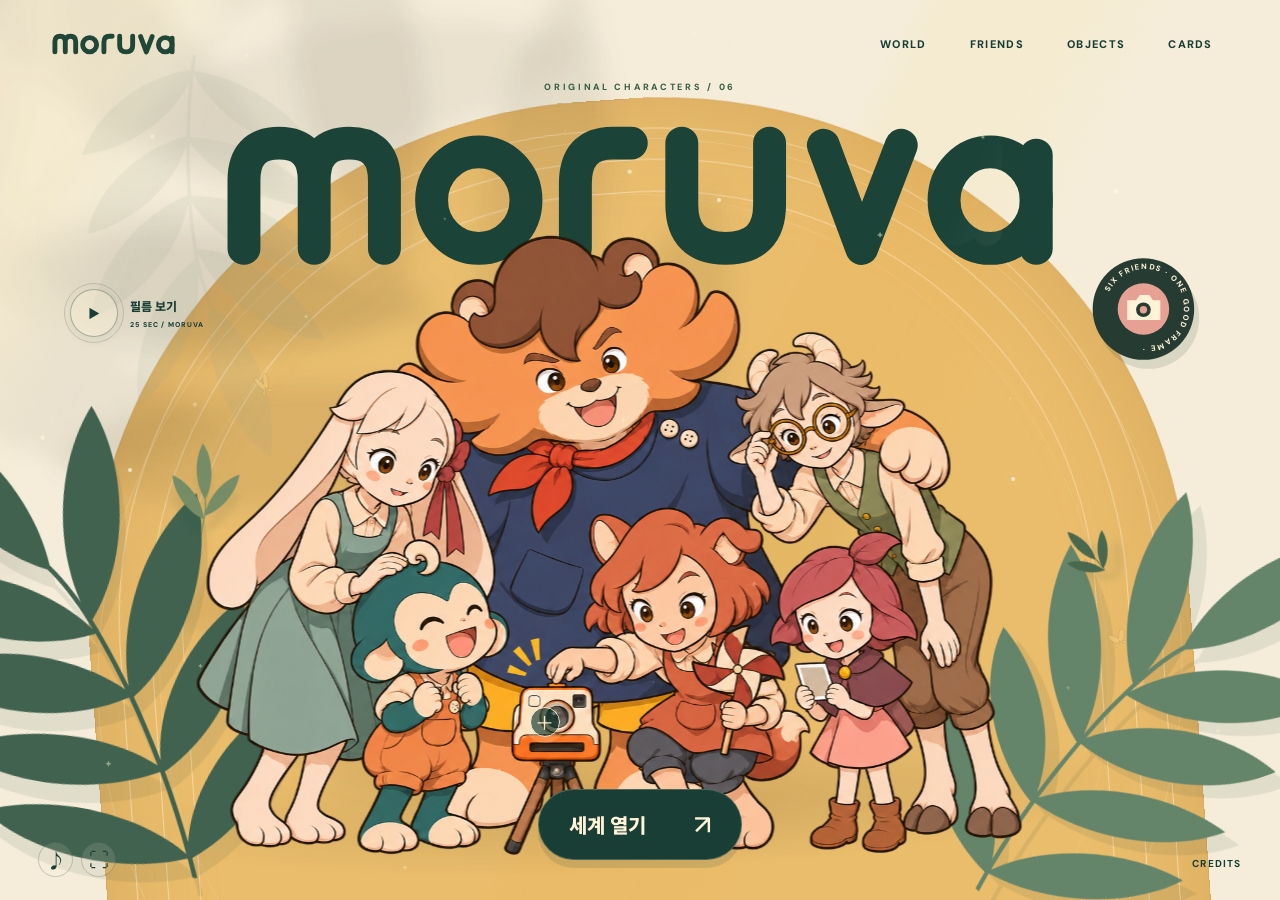
==== commit e2070fee: "Stabilize home rendering and prepare scenes before reveal" ====
--- a/index.html
+++ b/index.html
@@ -1,11 +1,11 @@
-<!doctype html><html lang="ko"><head><meta charset="utf-8"><meta name="viewport" content="width=device-width,initial-scale=1,viewport-fit=cover"><title>MORUVA — 여섯 친구의 작은 세계</title><meta name="description" content="모루와 친구들의 작은 세계. 장면을 고르고, 친구를 만나고, 카드와 오브젝트를 발견하세요."><meta name="theme-color" content="#183e35"><link rel="icon" href="assets/moruva-icon.svg"><link rel="preconnect" href="https://fonts.googleapis.com"><link rel="preconnect" href="https://fonts.gstatic.com" crossorigin><link href="https://fonts.googleapis.com/css2?family=DM+Sans:wght@400;500;600;700;800;900;1000&family=Noto+Sans+KR:wght@400;500;600;700;800;900&display=swap" rel="stylesheet"><link rel="stylesheet" href="base.css"><link rel="stylesheet" href="layout.css"><script src="gsap.min.js" defer></script><script src="data.js" defer></script><script src="world-effects.js" defer></script><script src="films-data.js" defer></script><script src="app.js" defer></script><script src="home.js" defer></script><link rel="stylesheet" href="characters.css"><script src="characters.js" defer></script><script src="cards.js" defer></script><link rel="stylesheet" href="motion.css"><script src="materials.js" defer></script><script src="films.js" defer></script><link rel="stylesheet" href="films.css"><link rel="stylesheet" href="interactions.css"><script src="interactions.js" defer></script></head>
-<body data-page="home"><div id="loader" role="status" aria-label="화면 준비 중"><div class="loader-mark"><svg viewBox="0 0 100 100" aria-hidden="true"><path d="M26 66V43q0-19 12-19t12 19v23M50 43q0-19 12-19t12 19v23"/></svg><span></span></div><img src="assets/moruva-logo.svg" alt="MORUVA" width="180" height="39"><div class="load-line"><i id="load-bar"></i></div><small id="load-status">그림을 준비하는 중</small><span id="load-count">00</span></div>
-<canvas id="world-fx" aria-hidden="true"></canvas><header class="nav"><a href="#home" class="brand" aria-label="MORUVA 첫 화면"><img src="assets/moruva-logo.svg" width="154" height="33" alt="moruva"></a><nav aria-label="주요 메뉴"><a href="#chapters">WORLD</a><a href="#friends">FRIENDS</a><a href="#objects">OBJECTS</a><a href="#cards">CARDS</a></nav><button id="menu-toggle" class="menu-toggle" aria-label="메뉴 열기" aria-expanded="false">☰</button></header>
-<main id="stage"><section class="page home" data-route="home" aria-labelledby="home-title"><div class="botanical-stage" aria-hidden="true"><div class="studio-aperture"><i></i><i></i><i></i></div><div class="studio-light"></div><div class="botanical-branch branch-a"><img src="assets/branch-large-a.svg" alt=""></div><div class="botanical-branch branch-b"><img src="assets/branch-large-b.svg" alt=""></div><div class="botanical-branch branch-c"><img src="assets/branch-large-c.svg" alt=""></div><div class="botanical-floor"></div><div class="dust-field"></div><div class="ambient-bloom"></div><div class="air-sprig sprig-one"><img src="assets/sprig-a.svg" alt=""></div><div class="air-sprig sprig-two"><img src="assets/sprig-b.svg" alt=""></div><div class="light-ribbon ribbon-one"></div><div class="light-ribbon ribbon-two"></div></div><button class="home-film" id="home-film" aria-label="모루바 단편 영상 보기"><span class="film-play">▶</span><span>필름 보기<small>25 SEC / MORUVA</small></span></button><span class="home-edition">ORIGINAL CHARACTERS / 06</span><button class="scene-seal" aria-label="단체사진 찍기"><svg viewBox="0 0 140 140"><defs><path id="seal-circle" d="M70 70m-53 0a53 53 0 1 1 106 0a53 53 0 1 1 -106 0"/></defs><circle cx="70" cy="70" r="69" fill="#263c33"/><g class="seal-type"><text><textPath href="#seal-circle">SIX FRIENDS · ONE GOOD FRAME · </textPath></text></g><circle cx="70" cy="70" r="35" fill="#e6a194"/><path d="M48 58h12l5-7h13l5 7h10v27H48Z" fill="#fff2d7"/><circle cx="70" cy="71" r="10" fill="#263c33"/><circle cx="70" cy="71" r="5" fill="#e6a194"/></svg></button><h1 id="home-title" class="home-title"><img src="assets/moruva-logo-cream.svg" alt="MORUVA" width="770" height="165"><span>SIX FRIENDS, IN GOOD COMPANY.</span></h1><div class="group-scene"><img id="hero-art" src="assets/hero-camera.png" width="1536" height="1024" alt="카메라 앞에 자연스럽게 모인 모루, 나리, 토리, 루안, 도담, 느루" fetchpriority="high" draggable="false"><button class="camera-hit" id="camera-hit" aria-label="친구들 사진 찍기"><span>찰칵!</span><i>＋</i></button></div><a href="#chapters" class="enter-button magnetic">세계 열기 <span>↗</span></a><div class="photo-flash" aria-hidden="true"></div></section>
-<section class="page chapters" data-route="chapters" hidden inert aria-labelledby="chapter-heading"><div class="page-label"><span>01 / THE LITTLE WORLD</span><h2 id="chapter-heading">어디부터?</h2></div><div class="record-orbit" aria-hidden="true"></div><div class="chapter-lines" aria-hidden="true"></div><div id="chapter-deck" class="cover-deck" aria-label="장면 선택"></div><div class="deck-controls"><button id="chapter-prev" aria-label="이전 표지">←</button><span id="chapter-count">01 / 08</span><button id="chapter-next" aria-label="다음 표지">→</button></div><button id="chapter-enter" class="player-pill"><span class="play-triangle">▶</span><span><small id="chapter-subtitle">A LITTLE DETOUR</small><b id="chapter-name">일단, 나가볼까.</b></span><span class="player-arrow">↗</span></button><button id="chapters-play-all" class="play-all-button">전체 이어 보기 <span>01—08 ▷</span></button><span class="scene-hint">DRAG · WHEEL · CLICK</span></section>
-<section class="page story" data-route="story" hidden inert aria-labelledby="story-title"><div id="story-atmosphere" aria-hidden="true"></div><div class="story-frame" id="story-frame"><img id="story-image" alt="" draggable="false"><video id="story-video" muted playsinline preload="none" hidden></video><div class="shot-progress" aria-hidden="true"><i></i></div><span class="shot-badge">MORUVA / MOTION PICTURE</span><div class="story-vignette" aria-hidden="true"></div></div><div class="story-copy"><span id="story-index">01 / 08</span><h2 id="story-title"></h2></div><div class="story-controller"><button id="story-back" aria-label="장면 선택으로">▦</button><button id="story-prev" aria-label="이전 장면">←</button><button id="story-play" aria-label="장면 일시정지">Ⅱ</button><button id="story-replay" aria-label="장면 연출 다시 보기">↻</button><button id="story-next" aria-label="다음 장면">→</button><span id="story-counter">01 / 08</span></div><div id="shot-strip" class="shot-strip" role="group" aria-label="전체 컷씬 선택"></div><button id="story-sequence" class="story-sequence" aria-pressed="false">이어 보기</button><button id="story-related" class="story-related"></button><span class="scene-hint story-hint">한 번 밀면 다음 장면으로</span></section>
-<section class="page friends" data-route="friends" hidden inert aria-labelledby="friend-title"><div class="page-label"><span>02 / MEET THE FRIENDS</span><h2>우리 친구할래?</h2></div><span id="friend-ghost" class="friend-ghost" aria-hidden="true">MORU</span><div class="friend-disc" aria-hidden="true"><i></i><i></i></div><div class="friend-floor" aria-hidden="true"></div><div id="friend-art" class="friend-art" role="tabpanel"></div><div class="friend-copy"><small id="friend-number"></small><h3 id="friend-title"></h3><p id="friend-line"></p><div id="friend-tags" class="friend-tags"></div><div class="friend-actions"><button id="friend-goods" class="outline-button">관련 굿즈 보기 ↗</button><button id="friend-film" class="outline-button">영상 보기 ▷</button><button id="friend-card" class="outline-button">아트 카드 ↗</button></div></div><div id="friend-tabs" class="friend-tabs" role="tablist" aria-label="친구 선택"></div></section>
-<section class="page objects" data-route="objects" hidden inert aria-labelledby="objects-heading"><div class="page-label"><span>03 / EVERYDAY COLLECTION</span><h2 id="objects-heading">같이 챙겨.</h2></div><div id="object-deck" class="cover-deck object-deck" aria-label="상품 선택"></div><div class="object-caption"><span id="object-number">01 / 06</span><h3 id="object-name"></h3><button id="object-detail" class="outline-button">자세히 보기 ↗</button></div><div class="object-controls"><button id="object-prev" aria-label="이전 상품">←</button><button id="object-next" aria-label="다음 상품">→</button></div><small class="scene-hint">OBJECT COLLECTION · DRAG TO EXPLORE</small></section>
-<section class="page cards" data-route="cards" hidden inert aria-labelledby="cards-heading"><div class="page-label"><span>04 / ART CARD COLLECTION</span><h2 id="cards-heading">한 장의 순간.</h2></div><button class="collection-link" id="collection-open">내 컬렉션 <b id="collection-count">0 / 6</b> ↗</button><div id="pack-table" class="pack-table"><div class="pack-halo" aria-hidden="true"></div><div class="pack-rays" aria-hidden="true"></div><div id="dealt-cards"></div><button id="foil-pack" class="foil-pack" aria-label="카드팩 개봉. 클릭하거나 윗부분을 오른쪽으로 밀어주세요"><span class="pack-body"><span class="pack-crimp bottom"></span><small>MORUVA / ART EDITION</small><img class="pack-mark" src="assets/moruva-logo-cream.svg" alt="moruva"><span class="pack-window"><img src="assets/card-moru.webp" alt=""></span><b>LITTLE<br>MOMENTS.</b><span class="pack-series">SERIES 01 <span>3 ART CARDS</span></span><span class="pack-shine"></span></span><span class="pack-mouth"></span><span class="tear-strip"><span>OPEN A LITTLE WORLD</span><b>→</b></span><span class="pack-flap"></span></button><div class="pack-burst" aria-hidden="true"></div></div><div class="pack-bottom"><button id="pack-open" class="dark-button">팩 열기 ↗</button><small id="pack-status" role="status">무료 디지털 카드팩 · 한 팩에 세 장</small></div></section>
-</main>
+<!doctype html><html lang="ko"><head><meta charset="utf-8"><meta name="viewport" content="width=device-width,initial-scale=1,viewport-fit=cover"><title>MORUVA — 여섯 친구의 작은 세계</title><meta name="description" content="모루와 친구들의 작은 세계. 장면을 고르고, 친구를 만나고, 카드와 오브젝트를 발견하세요."><meta name="theme-color" content="#183e35"><link rel="icon" href="assets/moruva-icon.svg"><link rel="preconnect" href="https://fonts.googleapis.com"><link rel="preconnect" href="https://fonts.gstatic.com" crossorigin><link href="https://fonts.googleapis.com/css2?family=DM+Sans:wght@400;500;600;700;800;900;1000&family=Noto+Sans+KR:wght@400;500;600;700;800;900&display=swap" rel="stylesheet"><link rel="stylesheet" href="base.css"><link rel="stylesheet" href="layout.css"><script src="gsap.min.js" defer></script><script src="data.js" defer></script><script src="loading.js?v=20261111-loading" defer></script><script src="world-effects.js?v=20261111-loading" defer></script><script src="films-data.js" defer></script><script src="app.js?v=20261111-loading" defer></script><script src="home.js?v=20261111-loading" defer></script><link rel="stylesheet" href="characters.css"><script src="characters.js?v=20261111-loading" defer></script><script src="cards.js" defer></script><link rel="stylesheet" href="motion.css"><script src="materials.js?v=20261111-loading" defer></script><script src="films.js?v=20261111-loading" defer></script><link rel="stylesheet" href="films.css"><link rel="stylesheet" href="interactions.css"><script src="interactions.js?v=20261111-loading" defer></script><link rel="stylesheet" href="loading.css?v=20261111-loading"></head>
+<body data-page="home" data-loader-state="loading" data-route-state="booting"><div id="loader" role="status" aria-label="화면 준비 중"><div class="loader-mark"><svg viewBox="0 0 100 100" aria-hidden="true"><path d="M26 66V43q0-19 12-19t12 19v23M50 43q0-19 12-19t12 19v23"/></svg><span></span></div><img src="assets/moruva-logo.svg" alt="MORUVA" width="180" height="39"><div class="load-line"><i id="load-bar"></i></div><small id="load-status">그림을 준비하는 중</small><span id="load-count">00</span></div>
+<canvas id="world-fx" aria-hidden="true"></canvas><header class="nav"><a href="#home" class="brand" aria-label="MORUVA 첫 화면"><img src="assets/moruva-logo.svg" width="154" height="33" alt="moruva"></a><nav aria-label="주요 메뉴"><a href="#chapters">WORLD</a><a href="#friends">FRIENDS</a><a href="#objects">OBJECTS</a><a href="#cards">CARDS</a></nav><button id="menu-toggle" class="menu-toggle" aria-label="메뉴 열기" aria-expanded="false">☰</button></header>
+<main id="stage"><section class="page home" data-route="home" aria-labelledby="home-title"><div class="botanical-stage" aria-hidden="true"><div class="studio-aperture"><i></i><i></i><i></i></div><div class="studio-light"></div><div class="botanical-branch branch-a"><img src="assets/branch-large-a.svg" alt=""></div><div class="botanical-branch branch-b"><img src="assets/branch-large-b.svg" alt=""></div><div class="botanical-branch branch-c"><img src="assets/branch-large-c.svg" alt=""></div><div class="botanical-floor"></div><div class="dust-field"></div><div class="ambient-bloom"></div><div class="air-sprig sprig-one"><img src="assets/sprig-a.svg" alt=""></div><div class="air-sprig sprig-two"><img src="assets/sprig-b.svg" alt=""></div><div class="light-ribbon ribbon-one"></div><div class="light-ribbon ribbon-two"></div></div><button class="home-film" id="home-film" aria-label="모루바 단편 영상 보기"><span class="film-play">▶</span><span>필름 보기<small>25 SEC / MORUVA</small></span></button><span class="home-edition">ORIGINAL CHARACTERS / 06</span><button class="scene-seal" aria-label="단체사진 찍기"><svg viewBox="0 0 140 140"><defs><path id="seal-circle" d="M70 70m-53 0a53 53 0 1 1 106 0a53 53 0 1 1 -106 0"/></defs><circle cx="70" cy="70" r="69" fill="#263c33"/><g class="seal-type"><text><textPath href="#seal-circle">SIX FRIENDS · ONE GOOD FRAME · </textPath></text></g><circle cx="70" cy="70" r="35" fill="#e6a194"/><path d="M48 58h12l5-7h13l5 7h10v27H48Z" fill="#fff2d7"/><circle cx="70" cy="71" r="10" fill="#263c33"/><circle cx="70" cy="71" r="5" fill="#e6a194"/></svg></button><h1 id="home-title" class="home-title"><img src="assets/moruva-logo-cream.svg" alt="MORUVA" width="770" height="165"><span>SIX FRIENDS, IN GOOD COMPANY.</span></h1><div class="group-scene"><img id="hero-art" src="assets/hero-camera.png" width="1536" height="1024" alt="카메라 앞에 자연스럽게 모인 모루, 나리, 토리, 루안, 도담, 느루" fetchpriority="high" draggable="false"><button class="camera-hit" id="camera-hit" aria-label="친구들 사진 찍기"><span>찰칵!</span><i>＋</i></button></div><a href="#chapters" class="enter-button magnetic">세계 열기 <span>↗</span></a><div class="photo-flash" aria-hidden="true"></div></section>
+<section class="page chapters" data-route="chapters" hidden inert aria-labelledby="chapter-heading"><div class="page-label"><span>01 / THE LITTLE WORLD</span><h2 id="chapter-heading">어디부터?</h2></div><div class="record-orbit" aria-hidden="true"></div><div class="chapter-lines" aria-hidden="true"></div><div id="chapter-deck" class="cover-deck" aria-label="장면 선택"></div><div class="deck-controls"><button id="chapter-prev" aria-label="이전 표지">←</button><span id="chapter-count">01 / 08</span><button id="chapter-next" aria-label="다음 표지">→</button></div><button id="chapter-enter" class="player-pill"><span class="play-triangle">▶</span><span><small id="chapter-subtitle">A LITTLE DETOUR</small><b id="chapter-name">일단, 나가볼까.</b></span><span class="player-arrow">↗</span></button><button id="chapters-play-all" class="play-all-button">전체 이어 보기 <span>01—08 ▷</span></button><span class="scene-hint">DRAG · WHEEL · CLICK</span></section>
+<section class="page story" data-route="story" hidden inert aria-labelledby="story-title"><div id="story-atmosphere" aria-hidden="true"></div><div class="story-frame" id="story-frame"><img id="story-image" alt="" draggable="false"><video id="story-video" muted playsinline preload="none" hidden></video><div class="shot-progress" aria-hidden="true"><i></i></div><span class="shot-badge">MORUVA / MOTION PICTURE</span><div class="story-vignette" aria-hidden="true"></div></div><div class="story-copy"><span id="story-index">01 / 08</span><h2 id="story-title"></h2></div><div class="story-controller"><button id="story-back" aria-label="장면 선택으로">▦</button><button id="story-prev" aria-label="이전 장면">←</button><button id="story-play" aria-label="장면 일시정지">Ⅱ</button><button id="story-replay" aria-label="장면 연출 다시 보기">↻</button><button id="story-next" aria-label="다음 장면">→</button><span id="story-counter">01 / 08</span></div><div id="shot-strip" class="shot-strip" role="group" aria-label="전체 컷씬 선택"></div><button id="story-sequence" class="story-sequence" aria-pressed="false">이어 보기</button><button id="story-related" class="story-related"></button><span class="scene-hint story-hint">한 번 밀면 다음 장면으로</span></section>
+<section class="page friends" data-route="friends" hidden inert aria-labelledby="friend-title"><div class="page-label"><span>02 / MEET THE FRIENDS</span><h2>우리 친구할래?</h2></div><span id="friend-ghost" class="friend-ghost" aria-hidden="true">MORU</span><div class="friend-disc" aria-hidden="true"><i></i><i></i></div><div class="friend-floor" aria-hidden="true"></div><div id="friend-art" class="friend-art" role="tabpanel"></div><div class="friend-copy"><small id="friend-number"></small><h3 id="friend-title"></h3><p id="friend-line"></p><div id="friend-tags" class="friend-tags"></div><div class="friend-actions"><button id="friend-goods" class="outline-button">관련 굿즈 보기 ↗</button><button id="friend-film" class="outline-button">영상 보기 ▷</button><button id="friend-card" class="outline-button">아트 카드 ↗</button></div></div><div id="friend-tabs" class="friend-tabs" role="tablist" aria-label="친구 선택"></div></section>
+<section class="page objects" data-route="objects" hidden inert aria-labelledby="objects-heading"><div class="page-label"><span>03 / EVERYDAY COLLECTION</span><h2 id="objects-heading">같이 챙겨.</h2></div><div id="object-deck" class="cover-deck object-deck" aria-label="상품 선택"></div><div class="object-caption"><span id="object-number">01 / 06</span><h3 id="object-name"></h3><button id="object-detail" class="outline-button">자세히 보기 ↗</button></div><div class="object-controls"><button id="object-prev" aria-label="이전 상품">←</button><button id="object-next" aria-label="다음 상품">→</button></div><small class="scene-hint">OBJECT COLLECTION · DRAG TO EXPLORE</small></section>
+<section class="page cards" data-route="cards" hidden inert aria-labelledby="cards-heading"><div class="page-label"><span>04 / ART CARD COLLECTION</span><h2 id="cards-heading">한 장의 순간.</h2></div><button class="collection-link" id="collection-open">내 컬렉션 <b id="collection-count">0 / 6</b> ↗</button><div id="pack-table" class="pack-table"><div class="pack-halo" aria-hidden="true"></div><div class="pack-rays" aria-hidden="true"></div><div id="dealt-cards"></div><button id="foil-pack" class="foil-pack" aria-label="카드팩 개봉. 클릭하거나 윗부분을 오른쪽으로 밀어주세요"><span class="pack-body"><span class="pack-crimp bottom"></span><small>MORUVA / ART EDITION</small><img class="pack-mark" src="assets/moruva-logo-cream.svg" alt="moruva"><span class="pack-window"><img src="assets/card-moru.webp" alt=""></span><b>LITTLE<br>MOMENTS.</b><span class="pack-series">SERIES 01 <span>3 ART CARDS</span></span><span class="pack-shine"></span></span><span class="pack-mouth"></span><span class="tear-strip"><span>OPEN A LITTLE WORLD</span><b>→</b></span><span class="pack-flap"></span></button><div class="pack-burst" aria-hidden="true"></div></div><div class="pack-bottom"><button id="pack-open" class="dark-button">팩 열기 ↗</button><small id="pack-status" role="status">무료 디지털 카드팩 · 한 팩에 세 장</small></div></section>
+</main>
 <div class="site-tools"><button id="sound-toggle" aria-label="효과음 켜기" aria-pressed="false">♪</button><button id="fullscreen-toggle" aria-label="전체 화면">⛶</button></div><a class="credits-link" href="credits.html">CREDITS</a><div id="scene-announcement" class="sr-only" aria-live="polite"></div><div id="transition" aria-hidden="true"><i></i><i></i><i></i><span>moruva</span></div><div id="toast" role="status"></div><dialog id="detail-dialog" aria-label="상세 보기"><button class="dialog-close" aria-label="상세 닫기">×</button><div id="detail-content"></div></dialog><dialog id="collection-dialog" aria-labelledby="collection-title"><button class="dialog-close" aria-label="컬렉션 닫기">×</button><small>YOUR MORUVA COLLECTION</small><h2 id="collection-title">오늘 만난 친구들.</h2><div id="collection-grid"></div></dialog><dialog id="film-dialog" aria-labelledby="film-title"><button class="dialog-close" aria-label="영상 닫기">×</button><small>MORUVA / SHORT FILM</small><h2 id="film-title">모루바</h2><div class="film-stage"><video id="film-player" controls playsinline preload="none"></video></div></dialog><noscript><div class="noscript">MORUVA의 장면 이동에는 JavaScript가 필요합니다.</div></noscript></body></html>
--- a/loading.css
+++ b/loading.css
@@ -0,0 +1,29 @@
+html,body{background:#f5edda}
+.home{background:#f5edda;contain:layout paint}
+body[data-page=home] #world-fx{visibility:hidden}
+.botanical-stage{isolation:isolate;contain:layout paint;background:#f5edda}
+.studio-aperture{contain:paint;will-change:transform;backface-visibility:hidden}
+.studio-light,.ambient-bloom{mix-blend-mode:normal;pointer-events:none}
+.studio-light{opacity:.17;contain:paint}
+.ambient-bloom{opacity:.18!important;background:radial-gradient(ellipse at 30% 30%,#fff8d840,transparent 38%);contain:paint}
+.home-title{filter:none;contain:layout style}
+.group-scene{filter:none}
+.hero-live{will-change:transform}
+body[data-route-state=transitioning] #ambient-details{visibility:hidden}
+body:not([data-loader-state=ready]) .botanical-stage *,body[data-route-state=transitioning] .botanical-stage *{animation-play-state:paused!important}
+#transition[data-covered=true]{background:#214d40}
+#transition .route-loader{position:absolute;inset:0;display:flex;align-items:center;justify-content:center;flex-direction:column;gap:18px;z-index:3;color:#fff2d7;opacity:0;pointer-events:none}
+#transition .route-loader[data-visible=true]{opacity:1;pointer-events:auto}
+.loading-orbit{position:relative;width:94px;height:94px;display:grid;place-items:center}
+.loading-orbit>b{font-size:49px;line-height:1;letter-spacing:-.09em;font-weight:800;translate:-3px -4px}
+.loading-orbit>i{position:absolute;inset:0;border:1px solid #fff2d733;border-top:3px solid #efc97f;border-radius:50%;animation:spin 1.4s linear infinite}
+.loading-label{font-size:11px;letter-spacing:.05em}
+.loading-track{width:150px;height:2px;background:#fff2d726;overflow:hidden}
+.loading-track>i{display:block;height:100%;background:#efc97f;transform:scaleX(0);transform-origin:left;transition:transform .15s linear}
+#transition .route-loader .loading-count{position:static;transform:none;font-size:11px;letter-spacing:.05em;font-weight:500;opacity:.65;color:inherit}
+.loading-actions{display:flex;gap:12px;margin-top:10px}.loading-actions button{font-size:12px;border:1px solid currentColor;border-radius:99px;padding:10px 18px}
+.load-failed .loading-orbit>i,.load-failed .loader-mark span{animation-play-state:paused}
+.film-wait{position:absolute;inset:0;z-index:10;display:flex;align-items:center;justify-content:center;flex-direction:column;gap:12px;background:#183e35;color:#fff2d7;border-radius:inherit}
+.film-wait[hidden]{display:none}.film-wait .loading-orbit{width:64px;height:64px}.film-wait .loading-orbit>b{font-size:35px}.film-wait small{font-size:11px}.film-wait button{font-size:12px;border:1px solid #fff2d777;border-radius:99px;padding:9px 16px}
+body[data-page=home][data-loader-state=ready] .botanical-stage{--stable-background:1}
+@media(prefers-reduced-motion:reduce){.loading-orbit>i{animation-duration:3s}}
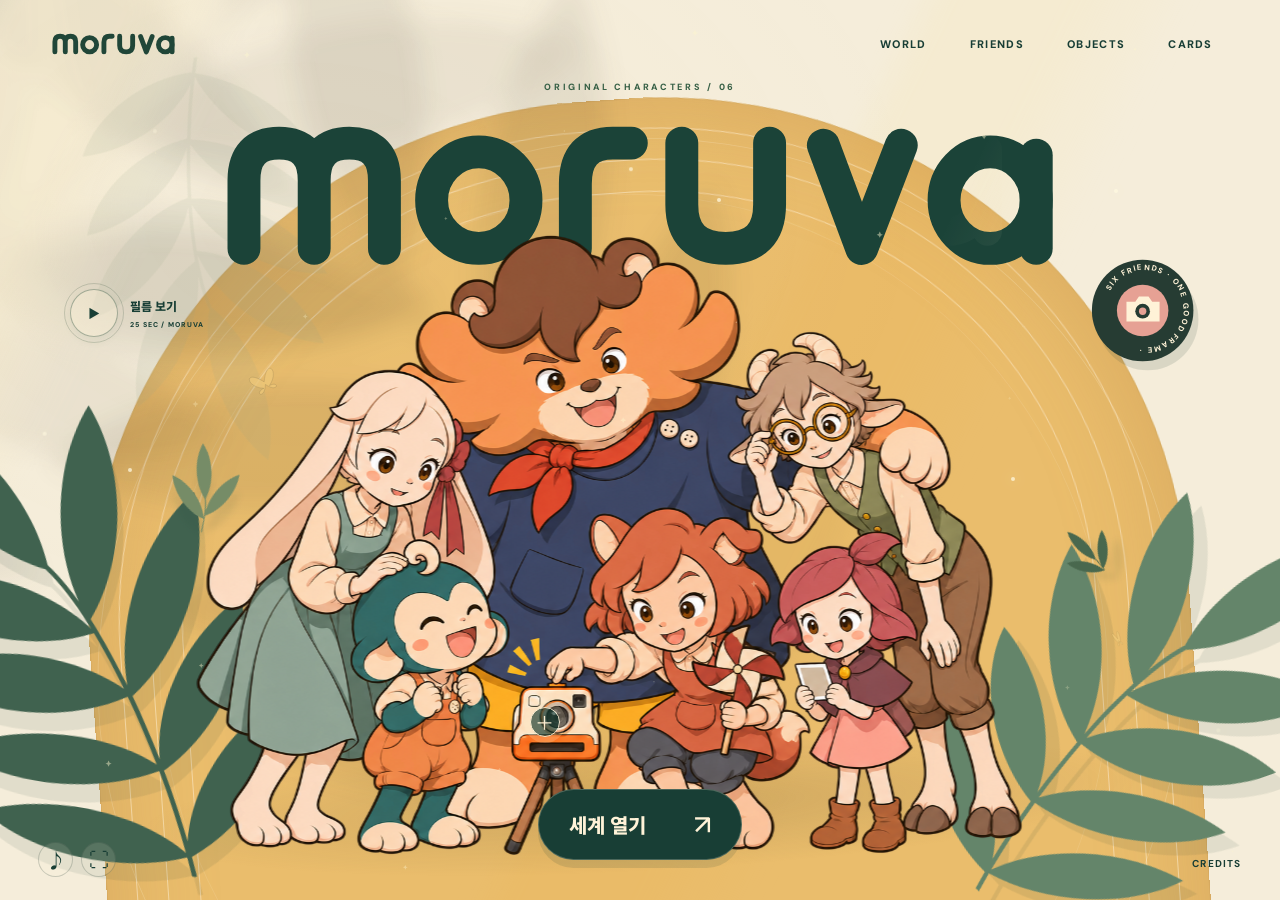
==== commit f4c91d8c: "Wait for scene typography before reveal" ====
--- a/index.html
+++ b/index.html
@@ -1,11 +1,11 @@
-<!doctype html><html lang="ko"><head><meta charset="utf-8"><meta name="viewport" content="width=device-width,initial-scale=1,viewport-fit=cover"><title>MORUVA — 여섯 친구의 작은 세계</title><meta name="description" content="모루와 친구들의 작은 세계. 장면을 고르고, 친구를 만나고, 카드와 오브젝트를 발견하세요."><meta name="theme-color" content="#183e35"><link rel="icon" href="assets/moruva-icon.svg"><link rel="preconnect" href="https://fonts.googleapis.com"><link rel="preconnect" href="https://fonts.gstatic.com" crossorigin><link href="https://fonts.googleapis.com/css2?family=DM+Sans:wght@400;500;600;700;800;900;1000&family=Noto+Sans+KR:wght@400;500;600;700;800;900&display=swap" rel="stylesheet"><link rel="stylesheet" href="base.css"><link rel="stylesheet" href="layout.css"><script src="gsap.min.js" defer></script><script src="data.js" defer></script><script src="loading.js?v=20261111-loading" defer></script><script src="world-effects.js?v=20261111-loading" defer></script><script src="films-data.js" defer></script><script src="app.js?v=20261111-loading" defer></script><script src="home.js?v=20261111-loading" defer></script><link rel="stylesheet" href="characters.css"><script src="characters.js?v=20261111-loading" defer></script><script src="cards.js" defer></script><link rel="stylesheet" href="motion.css"><script src="materials.js?v=20261111-loading" defer></script><script src="films.js?v=20261111-loading" defer></script><link rel="stylesheet" href="films.css"><link rel="stylesheet" href="interactions.css"><script src="interactions.js?v=20261111-loading" defer></script><link rel="stylesheet" href="loading.css?v=20261111-loading"></head>
-<body data-page="home" data-loader-state="loading" data-route-state="booting"><div id="loader" role="status" aria-label="화면 준비 중"><div class="loader-mark"><svg viewBox="0 0 100 100" aria-hidden="true"><path d="M26 66V43q0-19 12-19t12 19v23M50 43q0-19 12-19t12 19v23"/></svg><span></span></div><img src="assets/moruva-logo.svg" alt="MORUVA" width="180" height="39"><div class="load-line"><i id="load-bar"></i></div><small id="load-status">그림을 준비하는 중</small><span id="load-count">00</span></div>
-<canvas id="world-fx" aria-hidden="true"></canvas><header class="nav"><a href="#home" class="brand" aria-label="MORUVA 첫 화면"><img src="assets/moruva-logo.svg" width="154" height="33" alt="moruva"></a><nav aria-label="주요 메뉴"><a href="#chapters">WORLD</a><a href="#friends">FRIENDS</a><a href="#objects">OBJECTS</a><a href="#cards">CARDS</a></nav><button id="menu-toggle" class="menu-toggle" aria-label="메뉴 열기" aria-expanded="false">☰</button></header>
-<main id="stage"><section class="page home" data-route="home" aria-labelledby="home-title"><div class="botanical-stage" aria-hidden="true"><div class="studio-aperture"><i></i><i></i><i></i></div><div class="studio-light"></div><div class="botanical-branch branch-a"><img src="assets/branch-large-a.svg" alt=""></div><div class="botanical-branch branch-b"><img src="assets/branch-large-b.svg" alt=""></div><div class="botanical-branch branch-c"><img src="assets/branch-large-c.svg" alt=""></div><div class="botanical-floor"></div><div class="dust-field"></div><div class="ambient-bloom"></div><div class="air-sprig sprig-one"><img src="assets/sprig-a.svg" alt=""></div><div class="air-sprig sprig-two"><img src="assets/sprig-b.svg" alt=""></div><div class="light-ribbon ribbon-one"></div><div class="light-ribbon ribbon-two"></div></div><button class="home-film" id="home-film" aria-label="모루바 단편 영상 보기"><span class="film-play">▶</span><span>필름 보기<small>25 SEC / MORUVA</small></span></button><span class="home-edition">ORIGINAL CHARACTERS / 06</span><button class="scene-seal" aria-label="단체사진 찍기"><svg viewBox="0 0 140 140"><defs><path id="seal-circle" d="M70 70m-53 0a53 53 0 1 1 106 0a53 53 0 1 1 -106 0"/></defs><circle cx="70" cy="70" r="69" fill="#263c33"/><g class="seal-type"><text><textPath href="#seal-circle">SIX FRIENDS · ONE GOOD FRAME · </textPath></text></g><circle cx="70" cy="70" r="35" fill="#e6a194"/><path d="M48 58h12l5-7h13l5 7h10v27H48Z" fill="#fff2d7"/><circle cx="70" cy="71" r="10" fill="#263c33"/><circle cx="70" cy="71" r="5" fill="#e6a194"/></svg></button><h1 id="home-title" class="home-title"><img src="assets/moruva-logo-cream.svg" alt="MORUVA" width="770" height="165"><span>SIX FRIENDS, IN GOOD COMPANY.</span></h1><div class="group-scene"><img id="hero-art" src="assets/hero-camera.png" width="1536" height="1024" alt="카메라 앞에 자연스럽게 모인 모루, 나리, 토리, 루안, 도담, 느루" fetchpriority="high" draggable="false"><button class="camera-hit" id="camera-hit" aria-label="친구들 사진 찍기"><span>찰칵!</span><i>＋</i></button></div><a href="#chapters" class="enter-button magnetic">세계 열기 <span>↗</span></a><div class="photo-flash" aria-hidden="true"></div></section>
-<section class="page chapters" data-route="chapters" hidden inert aria-labelledby="chapter-heading"><div class="page-label"><span>01 / THE LITTLE WORLD</span><h2 id="chapter-heading">어디부터?</h2></div><div class="record-orbit" aria-hidden="true"></div><div class="chapter-lines" aria-hidden="true"></div><div id="chapter-deck" class="cover-deck" aria-label="장면 선택"></div><div class="deck-controls"><button id="chapter-prev" aria-label="이전 표지">←</button><span id="chapter-count">01 / 08</span><button id="chapter-next" aria-label="다음 표지">→</button></div><button id="chapter-enter" class="player-pill"><span class="play-triangle">▶</span><span><small id="chapter-subtitle">A LITTLE DETOUR</small><b id="chapter-name">일단, 나가볼까.</b></span><span class="player-arrow">↗</span></button><button id="chapters-play-all" class="play-all-button">전체 이어 보기 <span>01—08 ▷</span></button><span class="scene-hint">DRAG · WHEEL · CLICK</span></section>
-<section class="page story" data-route="story" hidden inert aria-labelledby="story-title"><div id="story-atmosphere" aria-hidden="true"></div><div class="story-frame" id="story-frame"><img id="story-image" alt="" draggable="false"><video id="story-video" muted playsinline preload="none" hidden></video><div class="shot-progress" aria-hidden="true"><i></i></div><span class="shot-badge">MORUVA / MOTION PICTURE</span><div class="story-vignette" aria-hidden="true"></div></div><div class="story-copy"><span id="story-index">01 / 08</span><h2 id="story-title"></h2></div><div class="story-controller"><button id="story-back" aria-label="장면 선택으로">▦</button><button id="story-prev" aria-label="이전 장면">←</button><button id="story-play" aria-label="장면 일시정지">Ⅱ</button><button id="story-replay" aria-label="장면 연출 다시 보기">↻</button><button id="story-next" aria-label="다음 장면">→</button><span id="story-counter">01 / 08</span></div><div id="shot-strip" class="shot-strip" role="group" aria-label="전체 컷씬 선택"></div><button id="story-sequence" class="story-sequence" aria-pressed="false">이어 보기</button><button id="story-related" class="story-related"></button><span class="scene-hint story-hint">한 번 밀면 다음 장면으로</span></section>
-<section class="page friends" data-route="friends" hidden inert aria-labelledby="friend-title"><div class="page-label"><span>02 / MEET THE FRIENDS</span><h2>우리 친구할래?</h2></div><span id="friend-ghost" class="friend-ghost" aria-hidden="true">MORU</span><div class="friend-disc" aria-hidden="true"><i></i><i></i></div><div class="friend-floor" aria-hidden="true"></div><div id="friend-art" class="friend-art" role="tabpanel"></div><div class="friend-copy"><small id="friend-number"></small><h3 id="friend-title"></h3><p id="friend-line"></p><div id="friend-tags" class="friend-tags"></div><div class="friend-actions"><button id="friend-goods" class="outline-button">관련 굿즈 보기 ↗</button><button id="friend-film" class="outline-button">영상 보기 ▷</button><button id="friend-card" class="outline-button">아트 카드 ↗</button></div></div><div id="friend-tabs" class="friend-tabs" role="tablist" aria-label="친구 선택"></div></section>
-<section class="page objects" data-route="objects" hidden inert aria-labelledby="objects-heading"><div class="page-label"><span>03 / EVERYDAY COLLECTION</span><h2 id="objects-heading">같이 챙겨.</h2></div><div id="object-deck" class="cover-deck object-deck" aria-label="상품 선택"></div><div class="object-caption"><span id="object-number">01 / 06</span><h3 id="object-name"></h3><button id="object-detail" class="outline-button">자세히 보기 ↗</button></div><div class="object-controls"><button id="object-prev" aria-label="이전 상품">←</button><button id="object-next" aria-label="다음 상품">→</button></div><small class="scene-hint">OBJECT COLLECTION · DRAG TO EXPLORE</small></section>
-<section class="page cards" data-route="cards" hidden inert aria-labelledby="cards-heading"><div class="page-label"><span>04 / ART CARD COLLECTION</span><h2 id="cards-heading">한 장의 순간.</h2></div><button class="collection-link" id="collection-open">내 컬렉션 <b id="collection-count">0 / 6</b> ↗</button><div id="pack-table" class="pack-table"><div class="pack-halo" aria-hidden="true"></div><div class="pack-rays" aria-hidden="true"></div><div id="dealt-cards"></div><button id="foil-pack" class="foil-pack" aria-label="카드팩 개봉. 클릭하거나 윗부분을 오른쪽으로 밀어주세요"><span class="pack-body"><span class="pack-crimp bottom"></span><small>MORUVA / ART EDITION</small><img class="pack-mark" src="assets/moruva-logo-cream.svg" alt="moruva"><span class="pack-window"><img src="assets/card-moru.webp" alt=""></span><b>LITTLE<br>MOMENTS.</b><span class="pack-series">SERIES 01 <span>3 ART CARDS</span></span><span class="pack-shine"></span></span><span class="pack-mouth"></span><span class="tear-strip"><span>OPEN A LITTLE WORLD</span><b>→</b></span><span class="pack-flap"></span></button><div class="pack-burst" aria-hidden="true"></div></div><div class="pack-bottom"><button id="pack-open" class="dark-button">팩 열기 ↗</button><small id="pack-status" role="status">무료 디지털 카드팩 · 한 팩에 세 장</small></div></section>
-</main>
+<!doctype html><html lang="ko"><head><meta charset="utf-8"><meta name="viewport" content="width=device-width,initial-scale=1,viewport-fit=cover"><title>MORUVA — 여섯 친구의 작은 세계</title><meta name="description" content="모루와 친구들의 작은 세계. 장면을 고르고, 친구를 만나고, 카드와 오브젝트를 발견하세요."><meta name="theme-color" content="#183e35"><link rel="icon" href="assets/moruva-icon.svg"><link rel="preconnect" href="https://fonts.googleapis.com"><link rel="preconnect" href="https://fonts.gstatic.com" crossorigin><link href="https://fonts.googleapis.com/css2?family=DM+Sans:wght@400;500;600;700;800;900;1000&family=Noto+Sans+KR:wght@400;500;600;700;800;900&display=swap" rel="stylesheet"><link rel="stylesheet" href="base.css"><link rel="stylesheet" href="layout.css"><script src="gsap.min.js" defer></script><script src="data.js" defer></script><script src="loading.js?v=20261111-loading2" defer></script><script src="world-effects.js?v=20261111-loading2" defer></script><script src="films-data.js" defer></script><script src="app.js?v=20261111-loading2" defer></script><script src="home.js?v=20261111-loading2" defer></script><link rel="stylesheet" href="characters.css"><script src="characters.js?v=20261111-loading2" defer></script><script src="cards.js" defer></script><link rel="stylesheet" href="motion.css"><script src="materials.js?v=20261111-loading2" defer></script><script src="films.js?v=20261111-loading2" defer></script><link rel="stylesheet" href="films.css"><link rel="stylesheet" href="interactions.css"><script src="interactions.js?v=20261111-loading2" defer></script><link rel="stylesheet" href="loading.css?v=20261111-loading2"></head>
+<body data-page="home" data-loader-state="loading" data-route-state="booting"><div id="loader" role="status" aria-label="화면 준비 중"><div class="loader-mark"><svg viewBox="0 0 100 100" aria-hidden="true"><path d="M26 66V43q0-19 12-19t12 19v23M50 43q0-19 12-19t12 19v23"/></svg><span></span></div><img src="assets/moruva-logo.svg" alt="MORUVA" width="180" height="39"><div class="load-line"><i id="load-bar"></i></div><small id="load-status">그림을 준비하는 중</small><span id="load-count">00</span></div>
+<canvas id="world-fx" aria-hidden="true"></canvas><header class="nav"><a href="#home" class="brand" aria-label="MORUVA 첫 화면"><img src="assets/moruva-logo.svg" width="154" height="33" alt="moruva"></a><nav aria-label="주요 메뉴"><a href="#chapters">WORLD</a><a href="#friends">FRIENDS</a><a href="#objects">OBJECTS</a><a href="#cards">CARDS</a></nav><button id="menu-toggle" class="menu-toggle" aria-label="메뉴 열기" aria-expanded="false">☰</button></header>
+<main id="stage"><section class="page home" data-route="home" aria-labelledby="home-title"><div class="botanical-stage" aria-hidden="true"><div class="studio-aperture"><i></i><i></i><i></i></div><div class="studio-light"></div><div class="botanical-branch branch-a"><img src="assets/branch-large-a.svg" alt=""></div><div class="botanical-branch branch-b"><img src="assets/branch-large-b.svg" alt=""></div><div class="botanical-branch branch-c"><img src="assets/branch-large-c.svg" alt=""></div><div class="botanical-floor"></div><div class="dust-field"></div><div class="ambient-bloom"></div><div class="air-sprig sprig-one"><img src="assets/sprig-a.svg" alt=""></div><div class="air-sprig sprig-two"><img src="assets/sprig-b.svg" alt=""></div><div class="light-ribbon ribbon-one"></div><div class="light-ribbon ribbon-two"></div></div><button class="home-film" id="home-film" aria-label="모루바 단편 영상 보기"><span class="film-play">▶</span><span>필름 보기<small>25 SEC / MORUVA</small></span></button><span class="home-edition">ORIGINAL CHARACTERS / 06</span><button class="scene-seal" aria-label="단체사진 찍기"><svg viewBox="0 0 140 140"><defs><path id="seal-circle" d="M70 70m-53 0a53 53 0 1 1 106 0a53 53 0 1 1 -106 0"/></defs><circle cx="70" cy="70" r="69" fill="#263c33"/><g class="seal-type"><text><textPath href="#seal-circle">SIX FRIENDS · ONE GOOD FRAME · </textPath></text></g><circle cx="70" cy="70" r="35" fill="#e6a194"/><path d="M48 58h12l5-7h13l5 7h10v27H48Z" fill="#fff2d7"/><circle cx="70" cy="71" r="10" fill="#263c33"/><circle cx="70" cy="71" r="5" fill="#e6a194"/></svg></button><h1 id="home-title" class="home-title"><img src="assets/moruva-logo-cream.svg" alt="MORUVA" width="770" height="165"><span>SIX FRIENDS, IN GOOD COMPANY.</span></h1><div class="group-scene"><img id="hero-art" src="assets/hero-camera.png" width="1536" height="1024" alt="카메라 앞에 자연스럽게 모인 모루, 나리, 토리, 루안, 도담, 느루" fetchpriority="high" draggable="false"><button class="camera-hit" id="camera-hit" aria-label="친구들 사진 찍기"><span>찰칵!</span><i>＋</i></button></div><a href="#chapters" class="enter-button magnetic">세계 열기 <span>↗</span></a><div class="photo-flash" aria-hidden="true"></div></section>
+<section class="page chapters" data-route="chapters" hidden inert aria-labelledby="chapter-heading"><div class="page-label"><span>01 / THE LITTLE WORLD</span><h2 id="chapter-heading">어디부터?</h2></div><div class="record-orbit" aria-hidden="true"></div><div class="chapter-lines" aria-hidden="true"></div><div id="chapter-deck" class="cover-deck" aria-label="장면 선택"></div><div class="deck-controls"><button id="chapter-prev" aria-label="이전 표지">←</button><span id="chapter-count">01 / 08</span><button id="chapter-next" aria-label="다음 표지">→</button></div><button id="chapter-enter" class="player-pill"><span class="play-triangle">▶</span><span><small id="chapter-subtitle">A LITTLE DETOUR</small><b id="chapter-name">일단, 나가볼까.</b></span><span class="player-arrow">↗</span></button><button id="chapters-play-all" class="play-all-button">전체 이어 보기 <span>01—08 ▷</span></button><span class="scene-hint">DRAG · WHEEL · CLICK</span></section>
+<section class="page story" data-route="story" hidden inert aria-labelledby="story-title"><div id="story-atmosphere" aria-hidden="true"></div><div class="story-frame" id="story-frame"><img id="story-image" alt="" draggable="false"><video id="story-video" muted playsinline preload="none" hidden></video><div class="shot-progress" aria-hidden="true"><i></i></div><span class="shot-badge">MORUVA / MOTION PICTURE</span><div class="story-vignette" aria-hidden="true"></div></div><div class="story-copy"><span id="story-index">01 / 08</span><h2 id="story-title"></h2></div><div class="story-controller"><button id="story-back" aria-label="장면 선택으로">▦</button><button id="story-prev" aria-label="이전 장면">←</button><button id="story-play" aria-label="장면 일시정지">Ⅱ</button><button id="story-replay" aria-label="장면 연출 다시 보기">↻</button><button id="story-next" aria-label="다음 장면">→</button><span id="story-counter">01 / 08</span></div><div id="shot-strip" class="shot-strip" role="group" aria-label="전체 컷씬 선택"></div><button id="story-sequence" class="story-sequence" aria-pressed="false">이어 보기</button><button id="story-related" class="story-related"></button><span class="scene-hint story-hint">한 번 밀면 다음 장면으로</span></section>
+<section class="page friends" data-route="friends" hidden inert aria-labelledby="friend-title"><div class="page-label"><span>02 / MEET THE FRIENDS</span><h2>우리 친구할래?</h2></div><span id="friend-ghost" class="friend-ghost" aria-hidden="true">MORU</span><div class="friend-disc" aria-hidden="true"><i></i><i></i></div><div class="friend-floor" aria-hidden="true"></div><div id="friend-art" class="friend-art" role="tabpanel"></div><div class="friend-copy"><small id="friend-number"></small><h3 id="friend-title"></h3><p id="friend-line"></p><div id="friend-tags" class="friend-tags"></div><div class="friend-actions"><button id="friend-goods" class="outline-button">관련 굿즈 보기 ↗</button><button id="friend-film" class="outline-button">영상 보기 ▷</button><button id="friend-card" class="outline-button">아트 카드 ↗</button></div></div><div id="friend-tabs" class="friend-tabs" role="tablist" aria-label="친구 선택"></div></section>
+<section class="page objects" data-route="objects" hidden inert aria-labelledby="objects-heading"><div class="page-label"><span>03 / EVERYDAY COLLECTION</span><h2 id="objects-heading">같이 챙겨.</h2></div><div id="object-deck" class="cover-deck object-deck" aria-label="상품 선택"></div><div class="object-caption"><span id="object-number">01 / 06</span><h3 id="object-name"></h3><button id="object-detail" class="outline-button">자세히 보기 ↗</button></div><div class="object-controls"><button id="object-prev" aria-label="이전 상품">←</button><button id="object-next" aria-label="다음 상품">→</button></div><small class="scene-hint">OBJECT COLLECTION · DRAG TO EXPLORE</small></section>
+<section class="page cards" data-route="cards" hidden inert aria-labelledby="cards-heading"><div class="page-label"><span>04 / ART CARD COLLECTION</span><h2 id="cards-heading">한 장의 순간.</h2></div><button class="collection-link" id="collection-open">내 컬렉션 <b id="collection-count">0 / 6</b> ↗</button><div id="pack-table" class="pack-table"><div class="pack-halo" aria-hidden="true"></div><div class="pack-rays" aria-hidden="true"></div><div id="dealt-cards"></div><button id="foil-pack" class="foil-pack" aria-label="카드팩 개봉. 클릭하거나 윗부분을 오른쪽으로 밀어주세요"><span class="pack-body"><span class="pack-crimp bottom"></span><small>MORUVA / ART EDITION</small><img class="pack-mark" src="assets/moruva-logo-cream.svg" alt="moruva"><span class="pack-window"><img src="assets/card-moru.webp" alt=""></span><b>LITTLE<br>MOMENTS.</b><span class="pack-series">SERIES 01 <span>3 ART CARDS</span></span><span class="pack-shine"></span></span><span class="pack-mouth"></span><span class="tear-strip"><span>OPEN A LITTLE WORLD</span><b>→</b></span><span class="pack-flap"></span></button><div class="pack-burst" aria-hidden="true"></div></div><div class="pack-bottom"><button id="pack-open" class="dark-button">팩 열기 ↗</button><small id="pack-status" role="status">무료 디지털 카드팩 · 한 팩에 세 장</small></div></section>
+</main>
 <div class="site-tools"><button id="sound-toggle" aria-label="효과음 켜기" aria-pressed="false">♪</button><button id="fullscreen-toggle" aria-label="전체 화면">⛶</button></div><a class="credits-link" href="credits.html">CREDITS</a><div id="scene-announcement" class="sr-only" aria-live="polite"></div><div id="transition" aria-hidden="true"><i></i><i></i><i></i><span>moruva</span></div><div id="toast" role="status"></div><dialog id="detail-dialog" aria-label="상세 보기"><button class="dialog-close" aria-label="상세 닫기">×</button><div id="detail-content"></div></dialog><dialog id="collection-dialog" aria-labelledby="collection-title"><button class="dialog-close" aria-label="컬렉션 닫기">×</button><small>YOUR MORUVA COLLECTION</small><h2 id="collection-title">오늘 만난 친구들.</h2><div id="collection-grid"></div></dialog><dialog id="film-dialog" aria-labelledby="film-title"><button class="dialog-close" aria-label="영상 닫기">×</button><small>MORUVA / SHORT FILM</small><h2 id="film-title">모루바</h2><div class="film-stage"><video id="film-player" controls playsinline preload="none"></video></div></dialog><noscript><div class="noscript">MORUVA의 장면 이동에는 JavaScript가 필요합니다.</div></noscript></body></html>
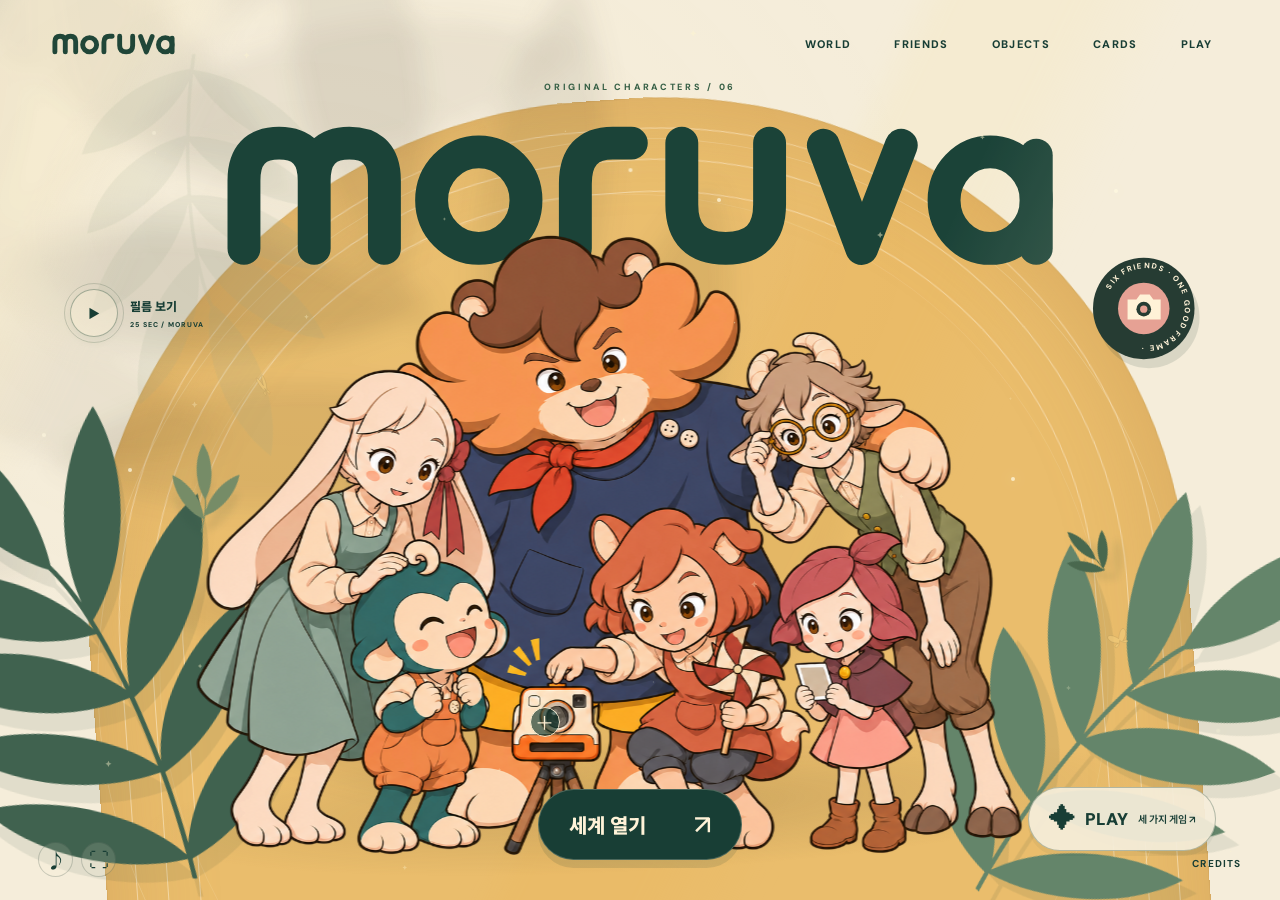
==== commit 8692dc74: "Add character games and align the title highlight" ====
--- a/index.html
+++ b/index.html
@@ -1,11 +1,17 @@
-<!doctype html><html lang="ko"><head><meta charset="utf-8"><meta name="viewport" content="width=device-width,initial-scale=1,viewport-fit=cover"><title>MORUVA — 여섯 친구의 작은 세계</title><meta name="description" content="모루와 친구들의 작은 세계. 장면을 고르고, 친구를 만나고, 카드와 오브젝트를 발견하세요."><meta name="theme-color" content="#183e35"><link rel="icon" href="assets/moruva-icon.svg"><link rel="preconnect" href="https://fonts.googleapis.com"><link rel="preconnect" href="https://fonts.gstatic.com" crossorigin><link href="https://fonts.googleapis.com/css2?family=DM+Sans:wght@400;500;600;700;800;900;1000&family=Noto+Sans+KR:wght@400;500;600;700;800;900&display=swap" rel="stylesheet"><link rel="stylesheet" href="base.css"><link rel="stylesheet" href="layout.css"><script src="gsap.min.js" defer></script><script src="data.js" defer></script><script src="loading.js?v=20261111-loading2" defer></script><script src="world-effects.js?v=20261111-loading2" defer></script><script src="films-data.js" defer></script><script src="app.js?v=20261111-loading2" defer></script><script src="home.js?v=20261111-loading2" defer></script><link rel="stylesheet" href="characters.css"><script src="characters.js?v=20261111-loading2" defer></script><script src="cards.js" defer></script><link rel="stylesheet" href="motion.css"><script src="materials.js?v=20261111-loading2" defer></script><script src="films.js?v=20261111-loading2" defer></script><link rel="stylesheet" href="films.css"><link rel="stylesheet" href="interactions.css"><script src="interactions.js?v=20261111-loading2" defer></script><link rel="stylesheet" href="loading.css?v=20261111-loading2"></head>
+<!doctype html><html lang="ko"><head><meta charset="utf-8"><meta name="viewport" content="width=device-width,initial-scale=1,viewport-fit=cover"><title>MORUVA — 여섯 친구의 작은 세계</title><meta name="description" content="모루와 친구들의 작은 세계. 장면을 고르고, 친구를 만나고, 카드와 오브젝트를 발견하세요."><meta name="theme-color" content="#183e35"><link rel="icon" href="assets/moruva-icon.svg"><link rel="preconnect" href="https://fonts.googleapis.com"><link rel="preconnect" href="https://fonts.gstatic.com" crossorigin><link href="https://fonts.googleapis.com/css2?family=DM+Sans:wght@400;500;600;700;800;900;1000&family=Noto+Sans+KR:wght@400;500;600;700;800;900&display=swap" rel="stylesheet"><link rel="stylesheet" href="base.css"><link rel="stylesheet" href="layout.css"><script src="gsap.min.js" defer></script><script src="data.js" defer></script><script src="loading.js?v=20261112-play" defer></script><script src="world-effects.js?v=20261112-play" defer></script><script src="films-data.js" defer></script><script src="app.js?v=20261112-play" defer></script><script src="home.js?v=20261112-play" defer></script><link rel="stylesheet" href="characters.css"><script src="characters.js?v=20261112-play" defer></script><script src="cards.js" defer></script><link rel="stylesheet" href="motion.css?v=20261112-play"><script src="materials.js?v=20261112-play" defer></script><script src="films.js?v=20261112-play" defer></script><link rel="stylesheet" href="films.css"><link rel="stylesheet" href="interactions.css"><script src="interactions.js?v=20261112-play" defer></script><link rel="stylesheet" href="loading.css?v=20261112-play"><link rel="stylesheet" href="games.css?v=20261112-play"><script src="games.js?v=20261112-play" defer></script></head>
 <body data-page="home" data-loader-state="loading" data-route-state="booting"><div id="loader" role="status" aria-label="화면 준비 중"><div class="loader-mark"><svg viewBox="0 0 100 100" aria-hidden="true"><path d="M26 66V43q0-19 12-19t12 19v23M50 43q0-19 12-19t12 19v23"/></svg><span></span></div><img src="assets/moruva-logo.svg" alt="MORUVA" width="180" height="39"><div class="load-line"><i id="load-bar"></i></div><small id="load-status">그림을 준비하는 중</small><span id="load-count">00</span></div>
-<canvas id="world-fx" aria-hidden="true"></canvas><header class="nav"><a href="#home" class="brand" aria-label="MORUVA 첫 화면"><img src="assets/moruva-logo.svg" width="154" height="33" alt="moruva"></a><nav aria-label="주요 메뉴"><a href="#chapters">WORLD</a><a href="#friends">FRIENDS</a><a href="#objects">OBJECTS</a><a href="#cards">CARDS</a></nav><button id="menu-toggle" class="menu-toggle" aria-label="메뉴 열기" aria-expanded="false">☰</button></header>
-<main id="stage"><section class="page home" data-route="home" aria-labelledby="home-title"><div class="botanical-stage" aria-hidden="true"><div class="studio-aperture"><i></i><i></i><i></i></div><div class="studio-light"></div><div class="botanical-branch branch-a"><img src="assets/branch-large-a.svg" alt=""></div><div class="botanical-branch branch-b"><img src="assets/branch-large-b.svg" alt=""></div><div class="botanical-branch branch-c"><img src="assets/branch-large-c.svg" alt=""></div><div class="botanical-floor"></div><div class="dust-field"></div><div class="ambient-bloom"></div><div class="air-sprig sprig-one"><img src="assets/sprig-a.svg" alt=""></div><div class="air-sprig sprig-two"><img src="assets/sprig-b.svg" alt=""></div><div class="light-ribbon ribbon-one"></div><div class="light-ribbon ribbon-two"></div></div><button class="home-film" id="home-film" aria-label="모루바 단편 영상 보기"><span class="film-play">▶</span><span>필름 보기<small>25 SEC / MORUVA</small></span></button><span class="home-edition">ORIGINAL CHARACTERS / 06</span><button class="scene-seal" aria-label="단체사진 찍기"><svg viewBox="0 0 140 140"><defs><path id="seal-circle" d="M70 70m-53 0a53 53 0 1 1 106 0a53 53 0 1 1 -106 0"/></defs><circle cx="70" cy="70" r="69" fill="#263c33"/><g class="seal-type"><text><textPath href="#seal-circle">SIX FRIENDS · ONE GOOD FRAME · </textPath></text></g><circle cx="70" cy="70" r="35" fill="#e6a194"/><path d="M48 58h12l5-7h13l5 7h10v27H48Z" fill="#fff2d7"/><circle cx="70" cy="71" r="10" fill="#263c33"/><circle cx="70" cy="71" r="5" fill="#e6a194"/></svg></button><h1 id="home-title" class="home-title"><img src="assets/moruva-logo-cream.svg" alt="MORUVA" width="770" height="165"><span>SIX FRIENDS, IN GOOD COMPANY.</span></h1><div class="group-scene"><img id="hero-art" src="assets/hero-camera.png" width="1536" height="1024" alt="카메라 앞에 자연스럽게 모인 모루, 나리, 토리, 루안, 도담, 느루" fetchpriority="high" draggable="false"><button class="camera-hit" id="camera-hit" aria-label="친구들 사진 찍기"><span>찰칵!</span><i>＋</i></button></div><a href="#chapters" class="enter-button magnetic">세계 열기 <span>↗</span></a><div class="photo-flash" aria-hidden="true"></div></section>
+<canvas id="world-fx" aria-hidden="true"></canvas><header class="nav"><a href="#home" class="brand" aria-label="MORUVA 첫 화면"><img src="assets/moruva-logo.svg" width="154" height="33" alt="moruva"></a><nav aria-label="주요 메뉴"><a href="#chapters">WORLD</a><a href="#friends">FRIENDS</a><a href="#objects">OBJECTS</a><a href="#cards">CARDS</a><a href="#games">PLAY</a></nav><button id="menu-toggle" class="menu-toggle" aria-label="메뉴 열기" aria-expanded="false">☰</button></header>
+<main id="stage"><section class="page home" data-route="home" aria-labelledby="home-title"><div class="botanical-stage" aria-hidden="true"><div class="studio-aperture"><i></i><i></i><i></i></div><div class="studio-light"></div><div class="botanical-branch branch-a"><img src="assets/branch-large-a.svg" alt=""></div><div class="botanical-branch branch-b"><img src="assets/branch-large-b.svg" alt=""></div><div class="botanical-branch branch-c"><img src="assets/branch-large-c.svg" alt=""></div><div class="botanical-floor"></div><div class="dust-field"></div><div class="ambient-bloom"></div><div class="air-sprig sprig-one"><img src="assets/sprig-a.svg" alt=""></div><div class="air-sprig sprig-two"><img src="assets/sprig-b.svg" alt=""></div><div class="light-ribbon ribbon-one"></div><div class="light-ribbon ribbon-two"></div></div><button class="home-film" id="home-film" aria-label="모루바 단편 영상 보기"><span class="film-play">▶</span><span>필름 보기<small>25 SEC / MORUVA</small></span></button><a href="#games" class="home-play"><span aria-hidden="true">✦</span> PLAY <small>세 가지 게임 ↗</small></a><span class="home-edition">ORIGINAL CHARACTERS / 06</span><button class="scene-seal" aria-label="단체사진 찍기"><svg viewBox="0 0 140 140"><defs><path id="seal-circle" d="M70 70m-53 0a53 53 0 1 1 106 0a53 53 0 1 1 -106 0"/></defs><circle cx="70" cy="70" r="69" fill="#263c33"/><g class="seal-type"><text><textPath href="#seal-circle">SIX FRIENDS · ONE GOOD FRAME · </textPath></text></g><circle cx="70" cy="70" r="35" fill="#e6a194"/><path d="M48 58h12l5-7h13l5 7h10v27H48Z" fill="#fff2d7"/><circle cx="70" cy="71" r="10" fill="#263c33"/><circle cx="70" cy="71" r="5" fill="#e6a194"/></svg></button><h1 id="home-title" class="home-title"><img src="assets/moruva-logo-cream.svg" alt="MORUVA" width="770" height="165"><span>SIX FRIENDS, IN GOOD COMPANY.</span></h1><div class="group-scene"><img id="hero-art" src="assets/hero-camera.png" width="1536" height="1024" alt="카메라 앞에 자연스럽게 모인 모루, 나리, 토리, 루안, 도담, 느루" fetchpriority="high" draggable="false"><button class="camera-hit" id="camera-hit" aria-label="친구들 사진 찍기"><span>찰칵!</span><i>＋</i></button></div><a href="#chapters" class="enter-button magnetic">세계 열기 <span>↗</span></a><div class="photo-flash" aria-hidden="true"></div></section>
 <section class="page chapters" data-route="chapters" hidden inert aria-labelledby="chapter-heading"><div class="page-label"><span>01 / THE LITTLE WORLD</span><h2 id="chapter-heading">어디부터?</h2></div><div class="record-orbit" aria-hidden="true"></div><div class="chapter-lines" aria-hidden="true"></div><div id="chapter-deck" class="cover-deck" aria-label="장면 선택"></div><div class="deck-controls"><button id="chapter-prev" aria-label="이전 표지">←</button><span id="chapter-count">01 / 08</span><button id="chapter-next" aria-label="다음 표지">→</button></div><button id="chapter-enter" class="player-pill"><span class="play-triangle">▶</span><span><small id="chapter-subtitle">A LITTLE DETOUR</small><b id="chapter-name">일단, 나가볼까.</b></span><span class="player-arrow">↗</span></button><button id="chapters-play-all" class="play-all-button">전체 이어 보기 <span>01—08 ▷</span></button><span class="scene-hint">DRAG · WHEEL · CLICK</span></section>
 <section class="page story" data-route="story" hidden inert aria-labelledby="story-title"><div id="story-atmosphere" aria-hidden="true"></div><div class="story-frame" id="story-frame"><img id="story-image" alt="" draggable="false"><video id="story-video" muted playsinline preload="none" hidden></video><div class="shot-progress" aria-hidden="true"><i></i></div><span class="shot-badge">MORUVA / MOTION PICTURE</span><div class="story-vignette" aria-hidden="true"></div></div><div class="story-copy"><span id="story-index">01 / 08</span><h2 id="story-title"></h2></div><div class="story-controller"><button id="story-back" aria-label="장면 선택으로">▦</button><button id="story-prev" aria-label="이전 장면">←</button><button id="story-play" aria-label="장면 일시정지">Ⅱ</button><button id="story-replay" aria-label="장면 연출 다시 보기">↻</button><button id="story-next" aria-label="다음 장면">→</button><span id="story-counter">01 / 08</span></div><div id="shot-strip" class="shot-strip" role="group" aria-label="전체 컷씬 선택"></div><button id="story-sequence" class="story-sequence" aria-pressed="false">이어 보기</button><button id="story-related" class="story-related"></button><span class="scene-hint story-hint">한 번 밀면 다음 장면으로</span></section>
-<section class="page friends" data-route="friends" hidden inert aria-labelledby="friend-title"><div class="page-label"><span>02 / MEET THE FRIENDS</span><h2>우리 친구할래?</h2></div><span id="friend-ghost" class="friend-ghost" aria-hidden="true">MORU</span><div class="friend-disc" aria-hidden="true"><i></i><i></i></div><div class="friend-floor" aria-hidden="true"></div><div id="friend-art" class="friend-art" role="tabpanel"></div><div class="friend-copy"><small id="friend-number"></small><h3 id="friend-title"></h3><p id="friend-line"></p><div id="friend-tags" class="friend-tags"></div><div class="friend-actions"><button id="friend-goods" class="outline-button">관련 굿즈 보기 ↗</button><button id="friend-film" class="outline-button">영상 보기 ▷</button><button id="friend-card" class="outline-button">아트 카드 ↗</button></div></div><div id="friend-tabs" class="friend-tabs" role="tablist" aria-label="친구 선택"></div></section>
+<section class="page friends" data-route="friends" hidden inert aria-labelledby="friend-title"><div class="page-label"><span>02 / MEET THE FRIENDS</span><h2>우리 친구할래?</h2></div><span id="friend-ghost" class="friend-ghost" aria-hidden="true">MORU</span><div class="friend-disc" aria-hidden="true"><i></i><i></i></div><div class="friend-floor" aria-hidden="true"></div><div id="friend-art" class="friend-art" role="tabpanel"></div><div class="friend-copy"><small id="friend-number"></small><h3 id="friend-title"></h3><p id="friend-line"></p><div id="friend-tags" class="friend-tags"></div><div class="friend-actions"><button id="friend-goods" class="outline-button">관련 굿즈 보기 ↗</button><button id="friend-film" class="outline-button">영상 보기 ▷</button><a id="friend-game" class="outline-button friend-game" href="play/#/jump">게임 하기 ↗</a><button id="friend-card" class="outline-button">아트 카드 ↗</button></div></div><div id="friend-tabs" class="friend-tabs" role="tablist" aria-label="친구 선택"></div></section>
 <section class="page objects" data-route="objects" hidden inert aria-labelledby="objects-heading"><div class="page-label"><span>03 / EVERYDAY COLLECTION</span><h2 id="objects-heading">같이 챙겨.</h2></div><div id="object-deck" class="cover-deck object-deck" aria-label="상품 선택"></div><div class="object-caption"><span id="object-number">01 / 06</span><h3 id="object-name"></h3><button id="object-detail" class="outline-button">자세히 보기 ↗</button></div><div class="object-controls"><button id="object-prev" aria-label="이전 상품">←</button><button id="object-next" aria-label="다음 상품">→</button></div><small class="scene-hint">OBJECT COLLECTION · DRAG TO EXPLORE</small></section>
 <section class="page cards" data-route="cards" hidden inert aria-labelledby="cards-heading"><div class="page-label"><span>04 / ART CARD COLLECTION</span><h2 id="cards-heading">한 장의 순간.</h2></div><button class="collection-link" id="collection-open">내 컬렉션 <b id="collection-count">0 / 6</b> ↗</button><div id="pack-table" class="pack-table"><div class="pack-halo" aria-hidden="true"></div><div class="pack-rays" aria-hidden="true"></div><div id="dealt-cards"></div><button id="foil-pack" class="foil-pack" aria-label="카드팩 개봉. 클릭하거나 윗부분을 오른쪽으로 밀어주세요"><span class="pack-body"><span class="pack-crimp bottom"></span><small>MORUVA / ART EDITION</small><img class="pack-mark" src="assets/moruva-logo-cream.svg" alt="moruva"><span class="pack-window"><img src="assets/card-moru.webp" alt=""></span><b>LITTLE<br>MOMENTS.</b><span class="pack-series">SERIES 01 <span>3 ART CARDS</span></span><span class="pack-shine"></span></span><span class="pack-mouth"></span><span class="tear-strip"><span>OPEN A LITTLE WORLD</span><b>→</b></span><span class="pack-flap"></span></button><div class="pack-burst" aria-hidden="true"></div></div><div class="pack-bottom"><button id="pack-open" class="dark-button">팩 열기 ↗</button><small id="pack-status" role="status">무료 디지털 카드팩 · 한 팩에 세 장</small></div></section>
-</main>
+<section class="page games" data-route="games" hidden inert aria-labelledby="games-heading">
+<div class="page-label"><span>05 / MORUVA PLAY</span><h2 id="games-heading">같이 놀자.</h2></div><a class="game-records" href="play/#/records">나의 기록장 ↗</a>
+<div class="game-shelf">
+<a class="play-tile tile-jump" href="play/#/jump"><div class="play-art"><img src="assets/game-jump.jpg" alt="모루의 구름 점프 실제 게임 화면" loading="lazy" width="660" height="410"><span class="play-number">01 / JUMP</span><span class="play-arrow" aria-hidden="true">↗</span></div><div class="play-caption"><small>MORU</small><h3>구름 점프</h3><span>← → 이동 <b>플레이 ↗</b></span></div></a>
+<a class="play-tile tile-dress" href="play/#/dress"><div class="play-art"><img src="assets/game-dress.jpg" alt="나리의 작은 옷장 실제 코디 화면" loading="lazy" width="660" height="410"><span class="play-number">02 / DRESS UP</span><span class="play-arrow" aria-hidden="true">↗</span></div><div class="play-caption"><small>NARI</small><h3>작은 옷장</h3><span>코디 & 스타일 미션 <b>플레이 ↗</b></span></div></a>
+<a class="play-tile tile-run" href="play/#/run"><div class="play-art"><img src="assets/game-run.jpg" alt="토리의 바람 달리기 실제 도트 게임 화면" loading="lazy" width="660" height="410"><span class="play-number">03 / RUN</span><span class="play-arrow" aria-hidden="true">↗</span></div><div class="play-caption"><small>TORI</small><h3>바람 달리기</h3><span>↑ 점프 · ↓ 슬라이딩 <b>플레이 ↗</b></span></div></a>
+</div><p class="play-footnote">기록과 코디는 이 브라우저에 저장돼요.</p></section></main>
 <div class="site-tools"><button id="sound-toggle" aria-label="효과음 켜기" aria-pressed="false">♪</button><button id="fullscreen-toggle" aria-label="전체 화면">⛶</button></div><a class="credits-link" href="credits.html">CREDITS</a><div id="scene-announcement" class="sr-only" aria-live="polite"></div><div id="transition" aria-hidden="true"><i></i><i></i><i></i><span>moruva</span></div><div id="toast" role="status"></div><dialog id="detail-dialog" aria-label="상세 보기"><button class="dialog-close" aria-label="상세 닫기">×</button><div id="detail-content"></div></dialog><dialog id="collection-dialog" aria-labelledby="collection-title"><button class="dialog-close" aria-label="컬렉션 닫기">×</button><small>YOUR MORUVA COLLECTION</small><h2 id="collection-title">오늘 만난 친구들.</h2><div id="collection-grid"></div></dialog><dialog id="film-dialog" aria-labelledby="film-title"><button class="dialog-close" aria-label="영상 닫기">×</button><small>MORUVA / SHORT FILM</small><h2 id="film-title">모루바</h2><div class="film-stage"><video id="film-player" controls playsinline preload="none"></video></div></dialog><noscript><div class="noscript">MORUVA의 장면 이동에는 JavaScript가 필요합니다.</div></noscript></body></html>
--- a/motion.css
+++ b/motion.css
@@ -10,7 +10,7 @@
 @keyframes sprig-one{0%,100%{translate:0 0;rotate:28deg}50%{translate:-16px -25px;rotate:5deg}}@keyframes sprig-two{0%,100%{translate:0 0;rotate:-35deg}50%{translate:15px 20px;rotate:-9deg}}
 .light-ribbon{position:absolute;border:1px solid #fff5d87a;border-radius:50%;width:100vw;height:140vh;left:0;top:5vh;rotate:-25deg;transform:scale(.85);animation:ribbon-breathe 13s ease-in-out infinite alternate;opacity:.45}.ribbon-two{width:87vw;height:126vh;left:6%;top:12vh;rotate:-20deg;animation-delay:-6s;opacity:.25}@keyframes ribbon-breathe{to{transform:scale(1.07) rotate(8deg)}}
 body:not([data-page=home]) .botanical-stage *,body:not([data-page=home]) .film-play:after{animation-play-state:paused}
-.home-title:after{content:'';position:absolute;inset:0 0 12%;background:linear-gradient(115deg,transparent 30%,#faf1c658 46%,transparent 60%);background-size:300% 100%;mask:url('assets/moruva-logo-cream.svg') center/contain no-repeat;pointer-events:none;animation:wordmark-light 9s ease-in-out infinite;mix-blend-mode:screen}@keyframes wordmark-light{0%,20%{background-position:130% 50%;opacity:0}35%,65%{opacity:.7}80%,100%{background-position:-40% 50%;opacity:0}}
+.home-title:after{content:'';position:absolute;inset:0;background:linear-gradient(115deg,transparent 30%,#faf1c658 46%,transparent 60%);background-size:300% 100%;mask:url('assets/moruva-logo-cream.svg') center/100% 100% no-repeat;pointer-events:none;animation:wordmark-light 9s ease-in-out infinite;mix-blend-mode:screen}@keyframes wordmark-light{0%,20%{background-position:130% 50%;opacity:0}35%,65%{opacity:.7}80%,100%{background-position:-40% 50%;opacity:0}}
 .material-light{position:absolute;inset:0;width:100%;height:100%;pointer-events:none;z-index:5;mix-blend-mode:screen;border-radius:inherit}
 .cover-face{transition:none;translate:0 var(--material-float,0px)}
 .cover-face:before{opacity:.17;background:linear-gradient(113deg,transparent 0 24%,#fffce65c 25%,transparent 27% 47%,#fffde633 50%,transparent 53%)}
@@ -24,7 +24,7 @@
 .story-frame img,.story-frame video{position:absolute;inset:0;display:block;width:100%;height:100%;object-fit:contain;transform:none!important}.story-frame [hidden]{display:none!important}.story-vignette{opacity:.18}.story-copy{left:8.5vw;top:13vh;max-width:90vw}.story-copy h2{font-size:clamp(28px,3.1vw,49px);margin:9px 0}.story-copy>span{font-size:9px;letter-spacing:.2em}.story-controller{bottom:6vh}.story-related{bottom:8vh}.story-hint{bottom:2.5vh}
 .shot-progress{position:absolute;bottom:0;left:0;right:0;height:3px;background:#f8ebcc29;z-index:6;pointer-events:none}.shot-progress i{display:block;width:100%;height:100%;background:#f9e7ba;transform:scaleX(0);transform-origin:left}.shot-badge{position:absolute;left:18px;bottom:16px;z-index:6;font-size:7px;letter-spacing:.15em;color:#fff6e0;text-shadow:0 1px 5px #062719;background:#16382a75;border:1px solid #fff0cf33;padding:6px 9px;border-radius:30px;pointer-events:none}
 #film-dialog{width:min(1120px,94vw);max-width:94vw;padding:27px 30px 30px;background:#122f28;color:#fff3db;border:1px solid #e4d1a53b;overflow:auto}#film-dialog h2{font-size:24px;margin:10px 0 18px;letter-spacing:-.04em}#film-dialog>small{font-size:8px;letter-spacing:.16em;opacity:.6}#film-player{width:100%;max-height:73vh;aspect-ratio:16/9;background:#081b15;display:block;border-radius:8px;object-fit:contain}#film-dialog::backdrop{background:#071e17db;backdrop-filter:blur(10px)}
-@media(max-width:800px){.home-film{top:30vh;left:7vw;gap:7px;font-size:10px}.film-play{width:35px;height:35px;font-size:9px}.home-film small{font-size:5px}.sprig-one{width:35px;height:65px;left:7%;top:49%}.sprig-two{width:30px;height:50px;right:9%;top:63%}.light-ribbon{height:85vh;width:135vw;left:-17vw;top:20vh}.home-title:after{inset:0 0 9%}.friend-actions{gap:6px}.friend-actions .outline-button{padding:7px 9px;font-size:8px}.friend-tags{margin-bottom:12px}.story-frame{top:48%;width:94vw;border-radius:8px}.story-copy{top:17vh;left:7vw}.story-copy h2{font-size:32px}.story-copy>span{font-size:8px}.story-controller{bottom:16vh;gap:6px;padding:10px 12px}.story-controller button{width:29px;font-size:22px}.story-controller span{font-size:8px}.story-related{bottom:26vh;right:50%;translate:0 0}.story-hint{bottom:12vh}.shot-badge{font-size:5px;bottom:10px;left:10px;padding:4px 6px}#film-dialog{padding:24px 12px 14px}#film-dialog h2{font-size:19px}.scene-hint{pointer-events:none}}
+@media(max-width:800px){.home-film{top:30vh;left:7vw;gap:7px;font-size:10px}.film-play{width:35px;height:35px;font-size:9px}.home-film small{font-size:5px}.sprig-one{width:35px;height:65px;left:7%;top:49%}.sprig-two{width:30px;height:50px;right:9%;top:63%}.light-ribbon{height:85vh;width:135vw;left:-17vw;top:20vh}.home-title:after{inset:0}.friend-actions{gap:6px}.friend-actions .outline-button{padding:7px 9px;font-size:8px}.friend-tags{margin-bottom:12px}.story-frame{top:48%;width:94vw;border-radius:8px}.story-copy{top:17vh;left:7vw}.story-copy h2{font-size:32px}.story-copy>span{font-size:8px}.story-controller{bottom:16vh;gap:6px;padding:10px 12px}.story-controller button{width:29px;font-size:22px}.story-controller span{font-size:8px}.story-related{bottom:26vh;right:50%;translate:0 0}.story-hint{bottom:12vh}.shot-badge{font-size:5px;bottom:10px;left:10px;padding:4px 6px}#film-dialog{padding:24px 12px 14px}#film-dialog h2{font-size:19px}.scene-hint{pointer-events:none}}
 @media(max-height:650px) and (min-width:801px){.story-frame{width:96vh;top:51%}.story-copy{top:13vh}.story-copy h2{font-size:26px}.home-film{top:31vh}.story-controller{bottom:5vh}}
 
 .story-copy h2{max-width:none;text-shadow:none}
--- a/games.css
+++ b/games.css
@@ -0,0 +1,6 @@
+.home-title{line-height:0}.home-title>img{display:block;width:100%;height:auto}.home-title:after{inset:0;mask-size:100% 100%;-webkit-mask-size:100% 100%}
+.home-play{position:absolute;z-index:8;right:5vw;bottom:5.5vh;display:flex;align-items:center;gap:10px;border:1px solid #20463850;border-radius:50px;padding:14px 20px;color:var(--ink);font-size:17px;font-weight:900;background:#f5eddaee;box-shadow:0 5px 0 #2046380d}.home-play>span{font-size:26px}.home-play small{font-size:10px;font-weight:600}.home-play:hover{background:var(--ink);color:var(--cream)}
+.games{background:#eee7d8;color:var(--ink)}.games:before{content:'PLAY';position:absolute;left:3vw;bottom:2vh;font-size:32vw;font-weight:900;letter-spacing:-.08em;line-height:1;color:#20463806;pointer-events:none}.game-shelf{position:absolute;inset:27vh 7vw 13vh;display:grid;grid-template-columns:repeat(3,minmax(0,1fr));align-items:center;gap:24px;perspective:1000px}.play-tile{display:block;border-radius:20px;background:#fff8e9;overflow:hidden;border:1px solid #2046381a;box-shadow:0 12px 0 -6px #20463812;transform:rotate(var(--tile-angle));transition:transform .45s cubic-bezier(.2,.7,.2,1),box-shadow .4s;max-height:100%;color:var(--ink)}.tile-jump{--tile-angle:-3deg}.tile-dress{--tile-angle:1.5deg}.tile-run{--tile-angle:-1.5deg}.play-tile:hover,.play-tile:focus-visible{transform:translateY(-12px) rotate(0);box-shadow:0 22px 25px -15px #20463840;outline:2px solid #204638;outline-offset:4px}.play-art{position:relative;overflow:hidden;aspect-ratio:660/410;background:#b9cdd0}.play-art img{display:block;width:100%;height:100%;object-fit:cover;transition:transform .65s}.play-tile:hover img{transform:scale(1.04)}.play-number{position:absolute;top:15px;left:16px;font-size:9px;letter-spacing:.12em;background:#fff8e9e8;padding:7px 10px;border-radius:20px}.play-arrow{position:absolute;right:15px;bottom:15px;border-radius:50%;width:34px;height:34px;display:grid;place-items:center;background:#fff8e9e8;font-size:23px}.play-caption{padding:22px 24px 24px}.play-caption small{font-size:10px;letter-spacing:.17em;opacity:.7}.play-caption h3{font-size:clamp(23px,2.4vw,40px);margin:7px 0 20px;letter-spacing:-.06em}.play-caption>span{display:flex;justify-content:space-between;align-items:center;font-size:11px;border-top:1px solid #20463822;padding-top:16px}.play-caption b{font-size:12px}.game-records{position:absolute;right:7vw;top:17vh;font-size:13px;border-bottom:1px solid #20463855;padding:10px 0}.play-footnote{position:absolute;bottom:5vh;width:100%;text-align:center;font-size:11px;opacity:.65}.friend-actions .friend-game{display:inline-flex;align-items:center;background:var(--ink);color:var(--cream);font-weight:700}.friend-actions .friend-game[hidden]{display:none}
+@media(max-width:800px){.home-play{right:5vw;bottom:6vh;padding:9px 13px;font-size:13px;gap:6px}.home-play>span{font-size:17px}.home-play small{font-size:8px}.game-records{top:17vh;right:7vw;font-size:11px}.game-shelf{inset:25vh 7vw 10vh;grid-template-columns:1fr;grid-template-rows:repeat(3,minmax(0,1fr));gap:15px}.play-tile{height:100%;display:grid;grid-template-columns:46% 54%;border-radius:15px;--tile-angle:0deg}.play-art{aspect-ratio:auto;height:100%}.play-art img{object-fit:cover}.play-number{top:9px;left:9px;font-size:7px;padding:5px 7px}.play-arrow{display:none}.play-caption{padding:15px 15px 12px;display:flex;flex-direction:column;justify-content:center}.play-caption small{font-size:8px}.play-caption h3{font-size:23px;margin:6px 0 12px}.play-caption>span{font-size:8px;padding-top:10px;gap:6px}.play-caption b{font-size:9px;white-space:nowrap}.play-footnote{bottom:5.3vh;font-size:9px}.play-tile:hover{transform:translateY(-3px)}.friend-actions .friend-game{font-size:8px;padding:7px 9px}}
+@media(max-height:700px) and (min-width:801px){.play-caption{padding:14px 18px}.play-caption h3{margin-bottom:12px;font-size:26px}.play-caption>span{padding-top:10px}.game-shelf{inset:27vh 9vw 11vh}.home-play{padding:10px 16px;font-size:14px}}
+@media(max-height:720px) and (max-width:800px){.play-caption h3{font-size:19px;margin:4px 0 7px}.play-caption{padding:10px 12px}.game-shelf{gap:10px}.play-caption>span{padding-top:7px}.home-play{bottom:3vh}.home-play small{display:none}}
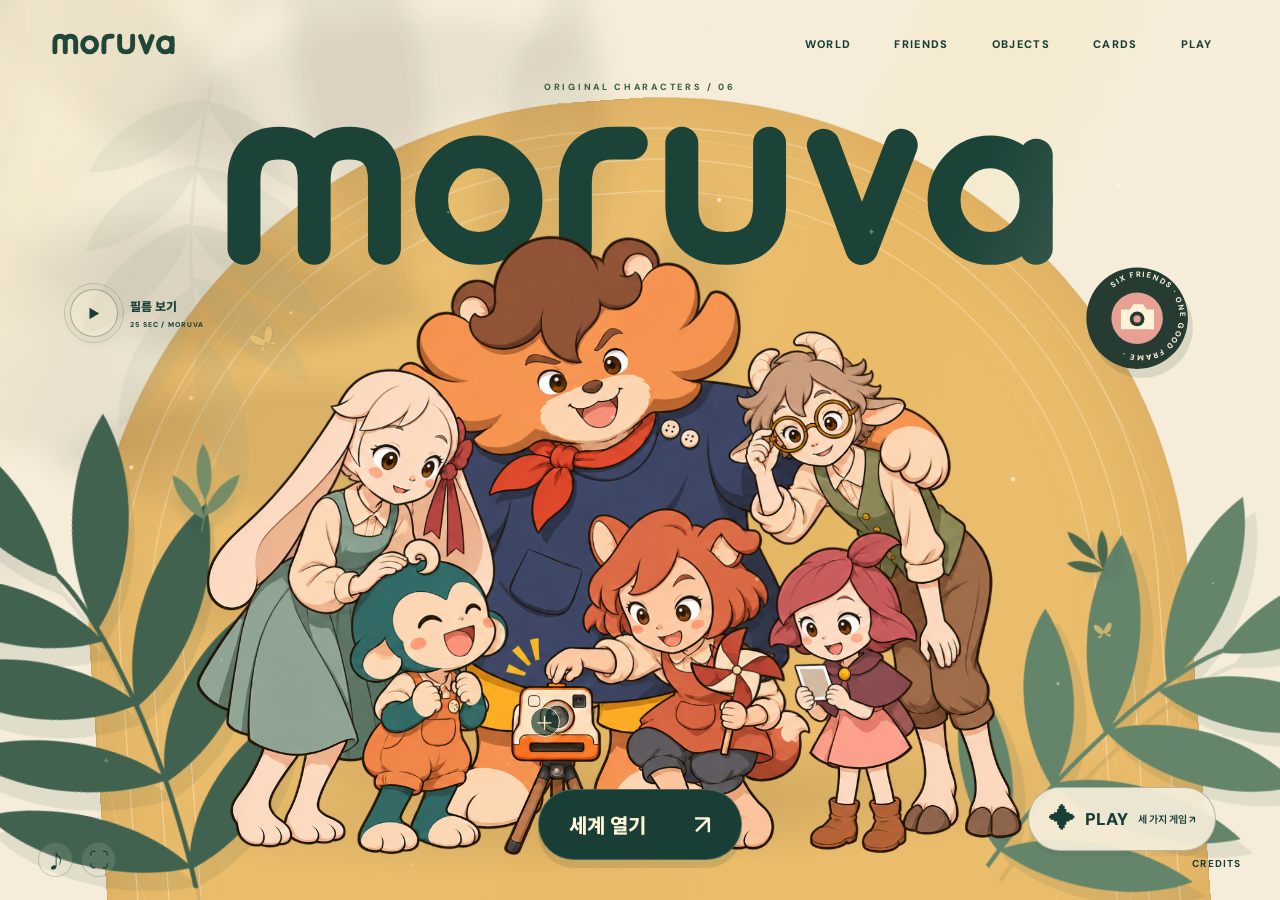
==== commit dbb070ac: "Preserve hero clarity across screen sizes and correct pinwheel tip" ====
--- a/index.html
+++ b/index.html
@@ -1,7 +1,7 @@
-<!doctype html><html lang="ko"><head><meta charset="utf-8"><meta name="viewport" content="width=device-width,initial-scale=1,viewport-fit=cover"><title>MORUVA — 여섯 친구의 작은 세계</title><meta name="description" content="모루와 친구들의 작은 세계. 장면을 고르고, 친구를 만나고, 카드와 오브젝트를 발견하세요."><meta name="theme-color" content="#183e35"><link rel="icon" href="assets/moruva-icon.svg"><link rel="preconnect" href="https://fonts.googleapis.com"><link rel="preconnect" href="https://fonts.gstatic.com" crossorigin><link href="https://fonts.googleapis.com/css2?family=DM+Sans:wght@400;500;600;700;800;900;1000&family=Noto+Sans+KR:wght@400;500;600;700;800;900&display=swap" rel="stylesheet"><link rel="stylesheet" href="base.css"><link rel="stylesheet" href="layout.css"><script src="gsap.min.js" defer></script><script src="data.js" defer></script><script src="loading.js?v=20261112-play" defer></script><script src="world-effects.js?v=20261112-play" defer></script><script src="films-data.js" defer></script><script src="app.js?v=20261112-play" defer></script><script src="home.js?v=20261112-play" defer></script><link rel="stylesheet" href="characters.css"><script src="characters.js?v=20261112-play" defer></script><script src="cards.js" defer></script><link rel="stylesheet" href="motion.css?v=20261112-play"><script src="materials.js?v=20261112-play" defer></script><script src="films.js?v=20261112-play" defer></script><link rel="stylesheet" href="films.css"><link rel="stylesheet" href="interactions.css"><script src="interactions.js?v=20261112-play" defer></script><link rel="stylesheet" href="loading.css?v=20261112-play"><link rel="stylesheet" href="games.css?v=20261112-play"><script src="games.js?v=20261112-play" defer></script></head>
+<!doctype html><html lang="ko"><head><meta charset="utf-8"><meta name="viewport" content="width=device-width,initial-scale=1,viewport-fit=cover"><title>MORUVA — 여섯 친구의 작은 세계</title><meta name="description" content="모루와 친구들의 작은 세계. 장면을 고르고, 친구를 만나고, 카드와 오브젝트를 발견하세요."><meta name="theme-color" content="#183e35"><link rel="icon" href="assets/moruva-icon.svg"><link rel="preconnect" href="https://fonts.googleapis.com"><link rel="preconnect" href="https://fonts.gstatic.com" crossorigin><link href="https://fonts.googleapis.com/css2?family=DM+Sans:wght@400;500;600;700;800;900;1000&family=Noto+Sans+KR:wght@400;500;600;700;800;900&display=swap" rel="stylesheet"><link rel="stylesheet" href="base.css"><link rel="stylesheet" href="layout.css"><script src="gsap.min.js" defer></script><script src="data.js" defer></script><script src="loading.js?v=20261112-sharp" defer></script><script src="world-effects.js?v=20261112-sharp" defer></script><script src="films-data.js" defer></script><script src="app.js?v=20261112-sharp" defer></script><script src="home.js?v=20261112-sharp" defer></script><link rel="stylesheet" href="characters.css"><script src="characters.js?v=20261112-sharp" defer></script><script src="cards.js" defer></script><link rel="stylesheet" href="motion.css?v=20261112-sharp"><script src="materials.js?v=20261112-sharp" defer></script><script src="films.js?v=20261112-sharp" defer></script><link rel="stylesheet" href="films.css"><link rel="stylesheet" href="interactions.css"><script src="interactions.js?v=20261112-sharp" defer></script><link rel="stylesheet" href="loading.css?v=20261112-sharp"><link rel="stylesheet" href="games.css?v=20261112-sharp"><script src="games.js?v=20261112-sharp" defer></script></head>
 <body data-page="home" data-loader-state="loading" data-route-state="booting"><div id="loader" role="status" aria-label="화면 준비 중"><div class="loader-mark"><svg viewBox="0 0 100 100" aria-hidden="true"><path d="M26 66V43q0-19 12-19t12 19v23M50 43q0-19 12-19t12 19v23"/></svg><span></span></div><img src="assets/moruva-logo.svg" alt="MORUVA" width="180" height="39"><div class="load-line"><i id="load-bar"></i></div><small id="load-status">그림을 준비하는 중</small><span id="load-count">00</span></div>
 <canvas id="world-fx" aria-hidden="true"></canvas><header class="nav"><a href="#home" class="brand" aria-label="MORUVA 첫 화면"><img src="assets/moruva-logo.svg" width="154" height="33" alt="moruva"></a><nav aria-label="주요 메뉴"><a href="#chapters">WORLD</a><a href="#friends">FRIENDS</a><a href="#objects">OBJECTS</a><a href="#cards">CARDS</a><a href="#games">PLAY</a></nav><button id="menu-toggle" class="menu-toggle" aria-label="메뉴 열기" aria-expanded="false">☰</button></header>
-<main id="stage"><section class="page home" data-route="home" aria-labelledby="home-title"><div class="botanical-stage" aria-hidden="true"><div class="studio-aperture"><i></i><i></i><i></i></div><div class="studio-light"></div><div class="botanical-branch branch-a"><img src="assets/branch-large-a.svg" alt=""></div><div class="botanical-branch branch-b"><img src="assets/branch-large-b.svg" alt=""></div><div class="botanical-branch branch-c"><img src="assets/branch-large-c.svg" alt=""></div><div class="botanical-floor"></div><div class="dust-field"></div><div class="ambient-bloom"></div><div class="air-sprig sprig-one"><img src="assets/sprig-a.svg" alt=""></div><div class="air-sprig sprig-two"><img src="assets/sprig-b.svg" alt=""></div><div class="light-ribbon ribbon-one"></div><div class="light-ribbon ribbon-two"></div></div><button class="home-film" id="home-film" aria-label="모루바 단편 영상 보기"><span class="film-play">▶</span><span>필름 보기<small>25 SEC / MORUVA</small></span></button><a href="#games" class="home-play"><span aria-hidden="true">✦</span> PLAY <small>세 가지 게임 ↗</small></a><span class="home-edition">ORIGINAL CHARACTERS / 06</span><button class="scene-seal" aria-label="단체사진 찍기"><svg viewBox="0 0 140 140"><defs><path id="seal-circle" d="M70 70m-53 0a53 53 0 1 1 106 0a53 53 0 1 1 -106 0"/></defs><circle cx="70" cy="70" r="69" fill="#263c33"/><g class="seal-type"><text><textPath href="#seal-circle">SIX FRIENDS · ONE GOOD FRAME · </textPath></text></g><circle cx="70" cy="70" r="35" fill="#e6a194"/><path d="M48 58h12l5-7h13l5 7h10v27H48Z" fill="#fff2d7"/><circle cx="70" cy="71" r="10" fill="#263c33"/><circle cx="70" cy="71" r="5" fill="#e6a194"/></svg></button><h1 id="home-title" class="home-title"><img src="assets/moruva-logo-cream.svg" alt="MORUVA" width="770" height="165"><span>SIX FRIENDS, IN GOOD COMPANY.</span></h1><div class="group-scene"><img id="hero-art" src="assets/hero-camera.png" width="1536" height="1024" alt="카메라 앞에 자연스럽게 모인 모루, 나리, 토리, 루안, 도담, 느루" fetchpriority="high" draggable="false"><button class="camera-hit" id="camera-hit" aria-label="친구들 사진 찍기"><span>찰칵!</span><i>＋</i></button></div><a href="#chapters" class="enter-button magnetic">세계 열기 <span>↗</span></a><div class="photo-flash" aria-hidden="true"></div></section>
+<main id="stage"><section class="page home" data-route="home" aria-labelledby="home-title"><div class="botanical-stage" aria-hidden="true"><div class="studio-aperture"><i></i><i></i><i></i></div><div class="studio-light"></div><div class="botanical-branch branch-a"><img src="assets/branch-large-a.svg" alt=""></div><div class="botanical-branch branch-b"><img src="assets/branch-large-b.svg" alt=""></div><div class="botanical-branch branch-c"><img src="assets/branch-large-c.svg" alt=""></div><div class="botanical-floor"></div><div class="dust-field"></div><div class="ambient-bloom"></div><div class="air-sprig sprig-one"><img src="assets/sprig-a.svg" alt=""></div><div class="air-sprig sprig-two"><img src="assets/sprig-b.svg" alt=""></div><div class="light-ribbon ribbon-one"></div><div class="light-ribbon ribbon-two"></div></div><button class="home-film" id="home-film" aria-label="모루바 단편 영상 보기"><span class="film-play">▶</span><span>필름 보기<small>25 SEC / MORUVA</small></span></button><a href="#games" class="home-play"><span aria-hidden="true">✦</span> PLAY <small>세 가지 게임 ↗</small></a><span class="home-edition">ORIGINAL CHARACTERS / 06</span><button class="scene-seal" aria-label="단체사진 찍기"><svg viewBox="0 0 140 140"><defs><path id="seal-circle" d="M70 70m-53 0a53 53 0 1 1 106 0a53 53 0 1 1 -106 0"/></defs><circle cx="70" cy="70" r="69" fill="#263c33"/><g class="seal-type"><text><textPath href="#seal-circle">SIX FRIENDS · ONE GOOD FRAME · </textPath></text></g><circle cx="70" cy="70" r="35" fill="#e6a194"/><path d="M48 58h12l5-7h13l5 7h10v27H48Z" fill="#fff2d7"/><circle cx="70" cy="71" r="10" fill="#263c33"/><circle cx="70" cy="71" r="5" fill="#e6a194"/></svg></button><h1 id="home-title" class="home-title"><img src="assets/moruva-logo-cream.svg" alt="MORUVA" width="770" height="165"><span>SIX FRIENDS, IN GOOD COMPANY.</span></h1><div class="group-scene"><img id="hero-art" src="assets/hero-camera-sharp.png" width="1536" height="1024" alt="카메라 앞에 자연스럽게 모인 모루, 나리, 토리, 루안, 도담, 느루" fetchpriority="high" draggable="false"><button class="camera-hit" id="camera-hit" aria-label="친구들 사진 찍기"><span>찰칵!</span><i>＋</i></button></div><a href="#chapters" class="enter-button magnetic">세계 열기 <span>↗</span></a><div class="photo-flash" aria-hidden="true"></div></section>
 <section class="page chapters" data-route="chapters" hidden inert aria-labelledby="chapter-heading"><div class="page-label"><span>01 / THE LITTLE WORLD</span><h2 id="chapter-heading">어디부터?</h2></div><div class="record-orbit" aria-hidden="true"></div><div class="chapter-lines" aria-hidden="true"></div><div id="chapter-deck" class="cover-deck" aria-label="장면 선택"></div><div class="deck-controls"><button id="chapter-prev" aria-label="이전 표지">←</button><span id="chapter-count">01 / 08</span><button id="chapter-next" aria-label="다음 표지">→</button></div><button id="chapter-enter" class="player-pill"><span class="play-triangle">▶</span><span><small id="chapter-subtitle">A LITTLE DETOUR</small><b id="chapter-name">일단, 나가볼까.</b></span><span class="player-arrow">↗</span></button><button id="chapters-play-all" class="play-all-button">전체 이어 보기 <span>01—08 ▷</span></button><span class="scene-hint">DRAG · WHEEL · CLICK</span></section>
 <section class="page story" data-route="story" hidden inert aria-labelledby="story-title"><div id="story-atmosphere" aria-hidden="true"></div><div class="story-frame" id="story-frame"><img id="story-image" alt="" draggable="false"><video id="story-video" muted playsinline preload="none" hidden></video><div class="shot-progress" aria-hidden="true"><i></i></div><span class="shot-badge">MORUVA / MOTION PICTURE</span><div class="story-vignette" aria-hidden="true"></div></div><div class="story-copy"><span id="story-index">01 / 08</span><h2 id="story-title"></h2></div><div class="story-controller"><button id="story-back" aria-label="장면 선택으로">▦</button><button id="story-prev" aria-label="이전 장면">←</button><button id="story-play" aria-label="장면 일시정지">Ⅱ</button><button id="story-replay" aria-label="장면 연출 다시 보기">↻</button><button id="story-next" aria-label="다음 장면">→</button><span id="story-counter">01 / 08</span></div><div id="shot-strip" class="shot-strip" role="group" aria-label="전체 컷씬 선택"></div><button id="story-sequence" class="story-sequence" aria-pressed="false">이어 보기</button><button id="story-related" class="story-related"></button><span class="scene-hint story-hint">한 번 밀면 다음 장면으로</span></section>
 <section class="page friends" data-route="friends" hidden inert aria-labelledby="friend-title"><div class="page-label"><span>02 / MEET THE FRIENDS</span><h2>우리 친구할래?</h2></div><span id="friend-ghost" class="friend-ghost" aria-hidden="true">MORU</span><div class="friend-disc" aria-hidden="true"><i></i><i></i></div><div class="friend-floor" aria-hidden="true"></div><div id="friend-art" class="friend-art" role="tabpanel"></div><div class="friend-copy"><small id="friend-number"></small><h3 id="friend-title"></h3><p id="friend-line"></p><div id="friend-tags" class="friend-tags"></div><div class="friend-actions"><button id="friend-goods" class="outline-button">관련 굿즈 보기 ↗</button><button id="friend-film" class="outline-button">영상 보기 ▷</button><a id="friend-game" class="outline-button friend-game" href="play/#/jump">게임 하기 ↗</a><button id="friend-card" class="outline-button">아트 카드 ↗</button></div></div><div id="friend-tabs" class="friend-tabs" role="tablist" aria-label="친구 선택"></div></section>
--- a/loading.css
+++ b/loading.css
@@ -27,3 +27,7 @@
 .film-wait[hidden]{display:none}.film-wait .loading-orbit{width:64px;height:64px}.film-wait .loading-orbit>b{font-size:35px}.film-wait small{font-size:11px}.film-wait button{font-size:12px;border:1px solid #fff2d777;border-radius:99px;padding:9px 16px}
 body[data-page=home][data-loader-state=ready] .botanical-stage{--stable-background:1}
 @media(prefers-reduced-motion:reduce){.loading-orbit>i{animation-duration:3s}}
+
+/* Preserve the original illustration on touch and small screens. */
+.hero-live[hidden]{display:none}.group-scene>img{image-rendering:auto}.group-scene{backface-visibility:hidden}
+@media(max-width:900px),(pointer:coarse){.hero-live{display:none!important}#hero-art{opacity:1!important;image-rendering:auto}}
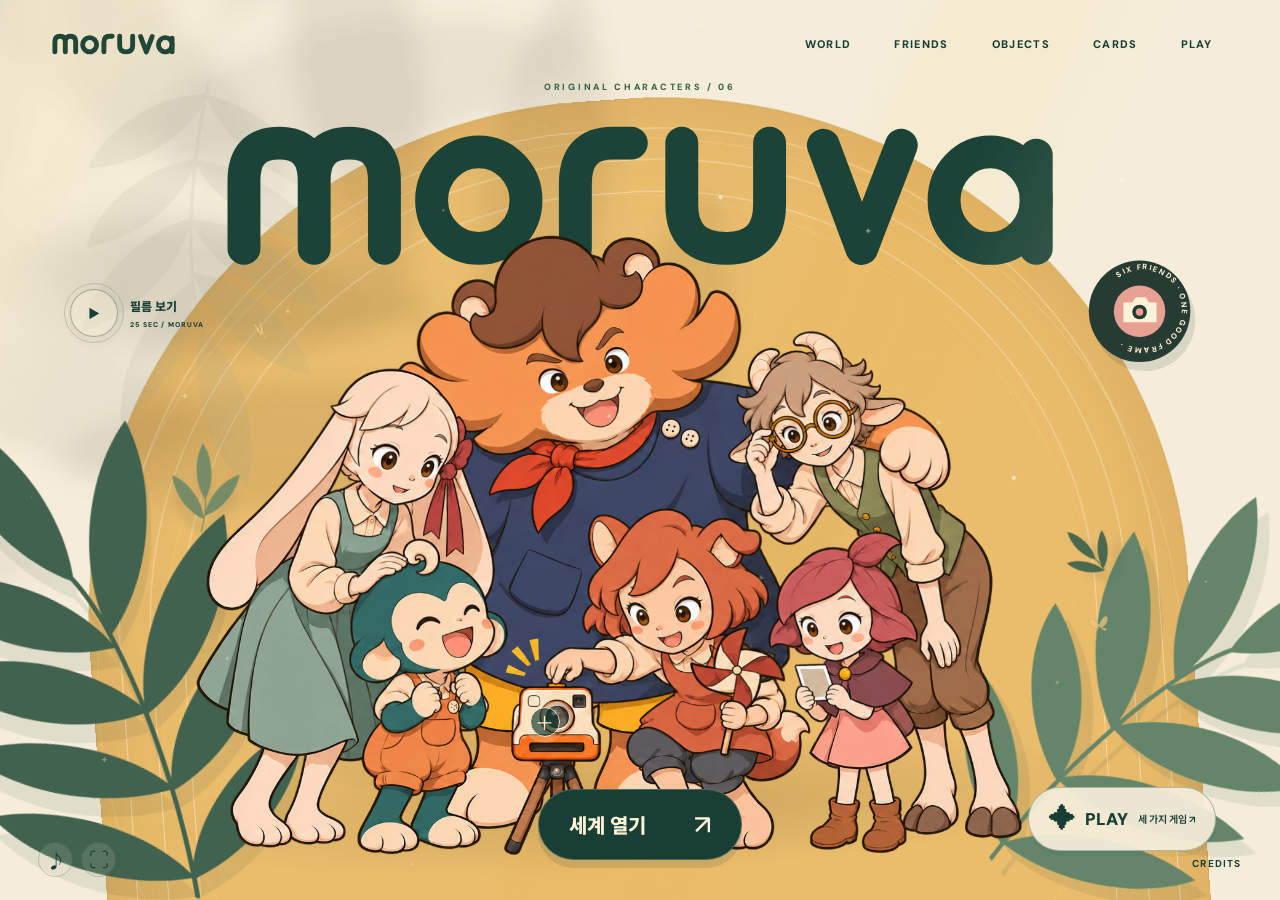
==== commit 052a61e6: "Update MORUVA PLAY to v4 with new character sprites and cache-safe modules" ====
--- a/index.html
+++ b/index.html
@@ -1,4 +1,4 @@
-<!doctype html><html lang="ko"><head><meta charset="utf-8"><meta name="viewport" content="width=device-width,initial-scale=1,viewport-fit=cover"><title>MORUVA — 여섯 친구의 작은 세계</title><meta name="description" content="모루와 친구들의 작은 세계. 장면을 고르고, 친구를 만나고, 카드와 오브젝트를 발견하세요."><meta name="theme-color" content="#183e35"><link rel="icon" href="assets/moruva-icon.svg"><link rel="preconnect" href="https://fonts.googleapis.com"><link rel="preconnect" href="https://fonts.gstatic.com" crossorigin><link href="https://fonts.googleapis.com/css2?family=DM+Sans:wght@400;500;600;700;800;900;1000&family=Noto+Sans+KR:wght@400;500;600;700;800;900&display=swap" rel="stylesheet"><link rel="stylesheet" href="base.css"><link rel="stylesheet" href="layout.css"><script src="gsap.min.js" defer></script><script src="data.js" defer></script><script src="loading.js?v=20261112-sharp" defer></script><script src="world-effects.js?v=20261112-sharp" defer></script><script src="films-data.js" defer></script><script src="app.js?v=20261112-sharp" defer></script><script src="home.js?v=20261112-sharp" defer></script><link rel="stylesheet" href="characters.css"><script src="characters.js?v=20261112-sharp" defer></script><script src="cards.js" defer></script><link rel="stylesheet" href="motion.css?v=20261112-sharp"><script src="materials.js?v=20261112-sharp" defer></script><script src="films.js?v=20261112-sharp" defer></script><link rel="stylesheet" href="films.css"><link rel="stylesheet" href="interactions.css"><script src="interactions.js?v=20261112-sharp" defer></script><link rel="stylesheet" href="loading.css?v=20261112-sharp"><link rel="stylesheet" href="games.css?v=20261112-sharp"><script src="games.js?v=20261112-sharp" defer></script></head>
+<!doctype html><html lang="ko"><head><meta charset="utf-8"><meta name="viewport" content="width=device-width,initial-scale=1,viewport-fit=cover"><title>MORUVA — 여섯 친구의 작은 세계</title><meta name="description" content="모루와 친구들의 작은 세계. 장면을 고르고, 친구를 만나고, 카드와 오브젝트를 발견하세요."><meta name="theme-color" content="#183e35"><link rel="icon" href="assets/moruva-icon.svg"><link rel="preconnect" href="https://fonts.googleapis.com"><link rel="preconnect" href="https://fonts.gstatic.com" crossorigin><link href="https://fonts.googleapis.com/css2?family=DM+Sans:wght@400;500;600;700;800;900;1000&family=Noto+Sans+KR:wght@400;500;600;700;800;900&display=swap" rel="stylesheet"><link rel="stylesheet" href="base.css"><link rel="stylesheet" href="layout.css"><script src="gsap.min.js" defer></script><script src="data.js" defer></script><script src="loading.js?v=20261112-game4" defer></script><script src="world-effects.js?v=20261112-sharp" defer></script><script src="films-data.js" defer></script><script src="app.js?v=20261112-sharp" defer></script><script src="home.js?v=20261112-sharp" defer></script><link rel="stylesheet" href="characters.css"><script src="characters.js?v=20261112-sharp" defer></script><script src="cards.js" defer></script><link rel="stylesheet" href="motion.css?v=20261112-sharp"><script src="materials.js?v=20261112-sharp" defer></script><script src="films.js?v=20261112-sharp" defer></script><link rel="stylesheet" href="films.css"><link rel="stylesheet" href="interactions.css"><script src="interactions.js?v=20261112-sharp" defer></script><link rel="stylesheet" href="loading.css?v=20261112-sharp"><link rel="stylesheet" href="games.css?v=20261112-sharp"><script src="games.js?v=20261112-sharp" defer></script></head>
 <body data-page="home" data-loader-state="loading" data-route-state="booting"><div id="loader" role="status" aria-label="화면 준비 중"><div class="loader-mark"><svg viewBox="0 0 100 100" aria-hidden="true"><path d="M26 66V43q0-19 12-19t12 19v23M50 43q0-19 12-19t12 19v23"/></svg><span></span></div><img src="assets/moruva-logo.svg" alt="MORUVA" width="180" height="39"><div class="load-line"><i id="load-bar"></i></div><small id="load-status">그림을 준비하는 중</small><span id="load-count">00</span></div>
 <canvas id="world-fx" aria-hidden="true"></canvas><header class="nav"><a href="#home" class="brand" aria-label="MORUVA 첫 화면"><img src="assets/moruva-logo.svg" width="154" height="33" alt="moruva"></a><nav aria-label="주요 메뉴"><a href="#chapters">WORLD</a><a href="#friends">FRIENDS</a><a href="#objects">OBJECTS</a><a href="#cards">CARDS</a><a href="#games">PLAY</a></nav><button id="menu-toggle" class="menu-toggle" aria-label="메뉴 열기" aria-expanded="false">☰</button></header>
 <main id="stage"><section class="page home" data-route="home" aria-labelledby="home-title"><div class="botanical-stage" aria-hidden="true"><div class="studio-aperture"><i></i><i></i><i></i></div><div class="studio-light"></div><div class="botanical-branch branch-a"><img src="assets/branch-large-a.svg" alt=""></div><div class="botanical-branch branch-b"><img src="assets/branch-large-b.svg" alt=""></div><div class="botanical-branch branch-c"><img src="assets/branch-large-c.svg" alt=""></div><div class="botanical-floor"></div><div class="dust-field"></div><div class="ambient-bloom"></div><div class="air-sprig sprig-one"><img src="assets/sprig-a.svg" alt=""></div><div class="air-sprig sprig-two"><img src="assets/sprig-b.svg" alt=""></div><div class="light-ribbon ribbon-one"></div><div class="light-ribbon ribbon-two"></div></div><button class="home-film" id="home-film" aria-label="모루바 단편 영상 보기"><span class="film-play">▶</span><span>필름 보기<small>25 SEC / MORUVA</small></span></button><a href="#games" class="home-play"><span aria-hidden="true">✦</span> PLAY <small>세 가지 게임 ↗</small></a><span class="home-edition">ORIGINAL CHARACTERS / 06</span><button class="scene-seal" aria-label="단체사진 찍기"><svg viewBox="0 0 140 140"><defs><path id="seal-circle" d="M70 70m-53 0a53 53 0 1 1 106 0a53 53 0 1 1 -106 0"/></defs><circle cx="70" cy="70" r="69" fill="#263c33"/><g class="seal-type"><text><textPath href="#seal-circle">SIX FRIENDS · ONE GOOD FRAME · </textPath></text></g><circle cx="70" cy="70" r="35" fill="#e6a194"/><path d="M48 58h12l5-7h13l5 7h10v27H48Z" fill="#fff2d7"/><circle cx="70" cy="71" r="10" fill="#263c33"/><circle cx="70" cy="71" r="5" fill="#e6a194"/></svg></button><h1 id="home-title" class="home-title"><img src="assets/moruva-logo-cream.svg" alt="MORUVA" width="770" height="165"><span>SIX FRIENDS, IN GOOD COMPANY.</span></h1><div class="group-scene"><img id="hero-art" src="assets/hero-camera-sharp.png" width="1536" height="1024" alt="카메라 앞에 자연스럽게 모인 모루, 나리, 토리, 루안, 도담, 느루" fetchpriority="high" draggable="false"><button class="camera-hit" id="camera-hit" aria-label="친구들 사진 찍기"><span>찰칵!</span><i>＋</i></button></div><a href="#chapters" class="enter-button magnetic">세계 열기 <span>↗</span></a><div class="photo-flash" aria-hidden="true"></div></section>
@@ -10,8 +10,8 @@
 <section class="page games" data-route="games" hidden inert aria-labelledby="games-heading">
 <div class="page-label"><span>05 / MORUVA PLAY</span><h2 id="games-heading">같이 놀자.</h2></div><a class="game-records" href="play/#/records">나의 기록장 ↗</a>
 <div class="game-shelf">
-<a class="play-tile tile-jump" href="play/#/jump"><div class="play-art"><img src="assets/game-jump.jpg" alt="모루의 구름 점프 실제 게임 화면" loading="lazy" width="660" height="410"><span class="play-number">01 / JUMP</span><span class="play-arrow" aria-hidden="true">↗</span></div><div class="play-caption"><small>MORU</small><h3>구름 점프</h3><span>← → 이동 <b>플레이 ↗</b></span></div></a>
-<a class="play-tile tile-dress" href="play/#/dress"><div class="play-art"><img src="assets/game-dress.jpg" alt="나리의 작은 옷장 실제 코디 화면" loading="lazy" width="660" height="410"><span class="play-number">02 / DRESS UP</span><span class="play-arrow" aria-hidden="true">↗</span></div><div class="play-caption"><small>NARI</small><h3>작은 옷장</h3><span>코디 & 스타일 미션 <b>플레이 ↗</b></span></div></a>
-<a class="play-tile tile-run" href="play/#/run"><div class="play-art"><img src="assets/game-run.jpg" alt="토리의 바람 달리기 실제 도트 게임 화면" loading="lazy" width="660" height="410"><span class="play-number">03 / RUN</span><span class="play-arrow" aria-hidden="true">↗</span></div><div class="play-caption"><small>TORI</small><h3>바람 달리기</h3><span>↑ 점프 · ↓ 슬라이딩 <b>플레이 ↗</b></span></div></a>
+<a class="play-tile tile-jump" href="play/#/jump"><div class="play-art"><img src="assets/game-jump-v4.jpg" alt="모루의 구름 점프 실제 게임 화면" loading="lazy" width="660" height="410"><span class="play-number">01 / JUMP</span><span class="play-arrow" aria-hidden="true">↗</span></div><div class="play-caption"><small>MORU</small><h3>구름 점프</h3><span>← → 이동 <b>플레이 ↗</b></span></div></a>
+<a class="play-tile tile-dress" href="play/#/dress"><div class="play-art"><img src="assets/game-dress-v4.jpg" alt="나리의 작은 옷장 실제 코디 화면" loading="lazy" width="660" height="410"><span class="play-number">02 / DRESS UP</span><span class="play-arrow" aria-hidden="true">↗</span></div><div class="play-caption"><small>NARI</small><h3>작은 옷장</h3><span>코디 & 스타일 미션 <b>플레이 ↗</b></span></div></a>
+<a class="play-tile tile-run" href="play/#/run"><div class="play-art"><img src="assets/game-run-v4.jpg" alt="토리의 바람 달리기 실제 도트 게임 화면" loading="lazy" width="660" height="410"><span class="play-number">03 / RUN</span><span class="play-arrow" aria-hidden="true">↗</span></div><div class="play-caption"><small>TORI</small><h3>바람 달리기</h3><span>↑ 점프 · ↓ 슬라이딩 <b>플레이 ↗</b></span></div></a>
 </div><p class="play-footnote">기록과 코디는 이 브라우저에 저장돼요.</p></section></main>
 <div class="site-tools"><button id="sound-toggle" aria-label="효과음 켜기" aria-pressed="false">♪</button><button id="fullscreen-toggle" aria-label="전체 화면">⛶</button></div><a class="credits-link" href="credits.html">CREDITS</a><div id="scene-announcement" class="sr-only" aria-live="polite"></div><div id="transition" aria-hidden="true"><i></i><i></i><i></i><span>moruva</span></div><div id="toast" role="status"></div><dialog id="detail-dialog" aria-label="상세 보기"><button class="dialog-close" aria-label="상세 닫기">×</button><div id="detail-content"></div></dialog><dialog id="collection-dialog" aria-labelledby="collection-title"><button class="dialog-close" aria-label="컬렉션 닫기">×</button><small>YOUR MORUVA COLLECTION</small><h2 id="collection-title">오늘 만난 친구들.</h2><div id="collection-grid"></div></dialog><dialog id="film-dialog" aria-labelledby="film-title"><button class="dialog-close" aria-label="영상 닫기">×</button><small>MORUVA / SHORT FILM</small><h2 id="film-title">모루바</h2><div class="film-stage"><video id="film-player" controls playsinline preload="none"></video></div></dialog><noscript><div class="noscript">MORUVA의 장면 이동에는 JavaScript가 필요합니다.</div></noscript></body></html>
